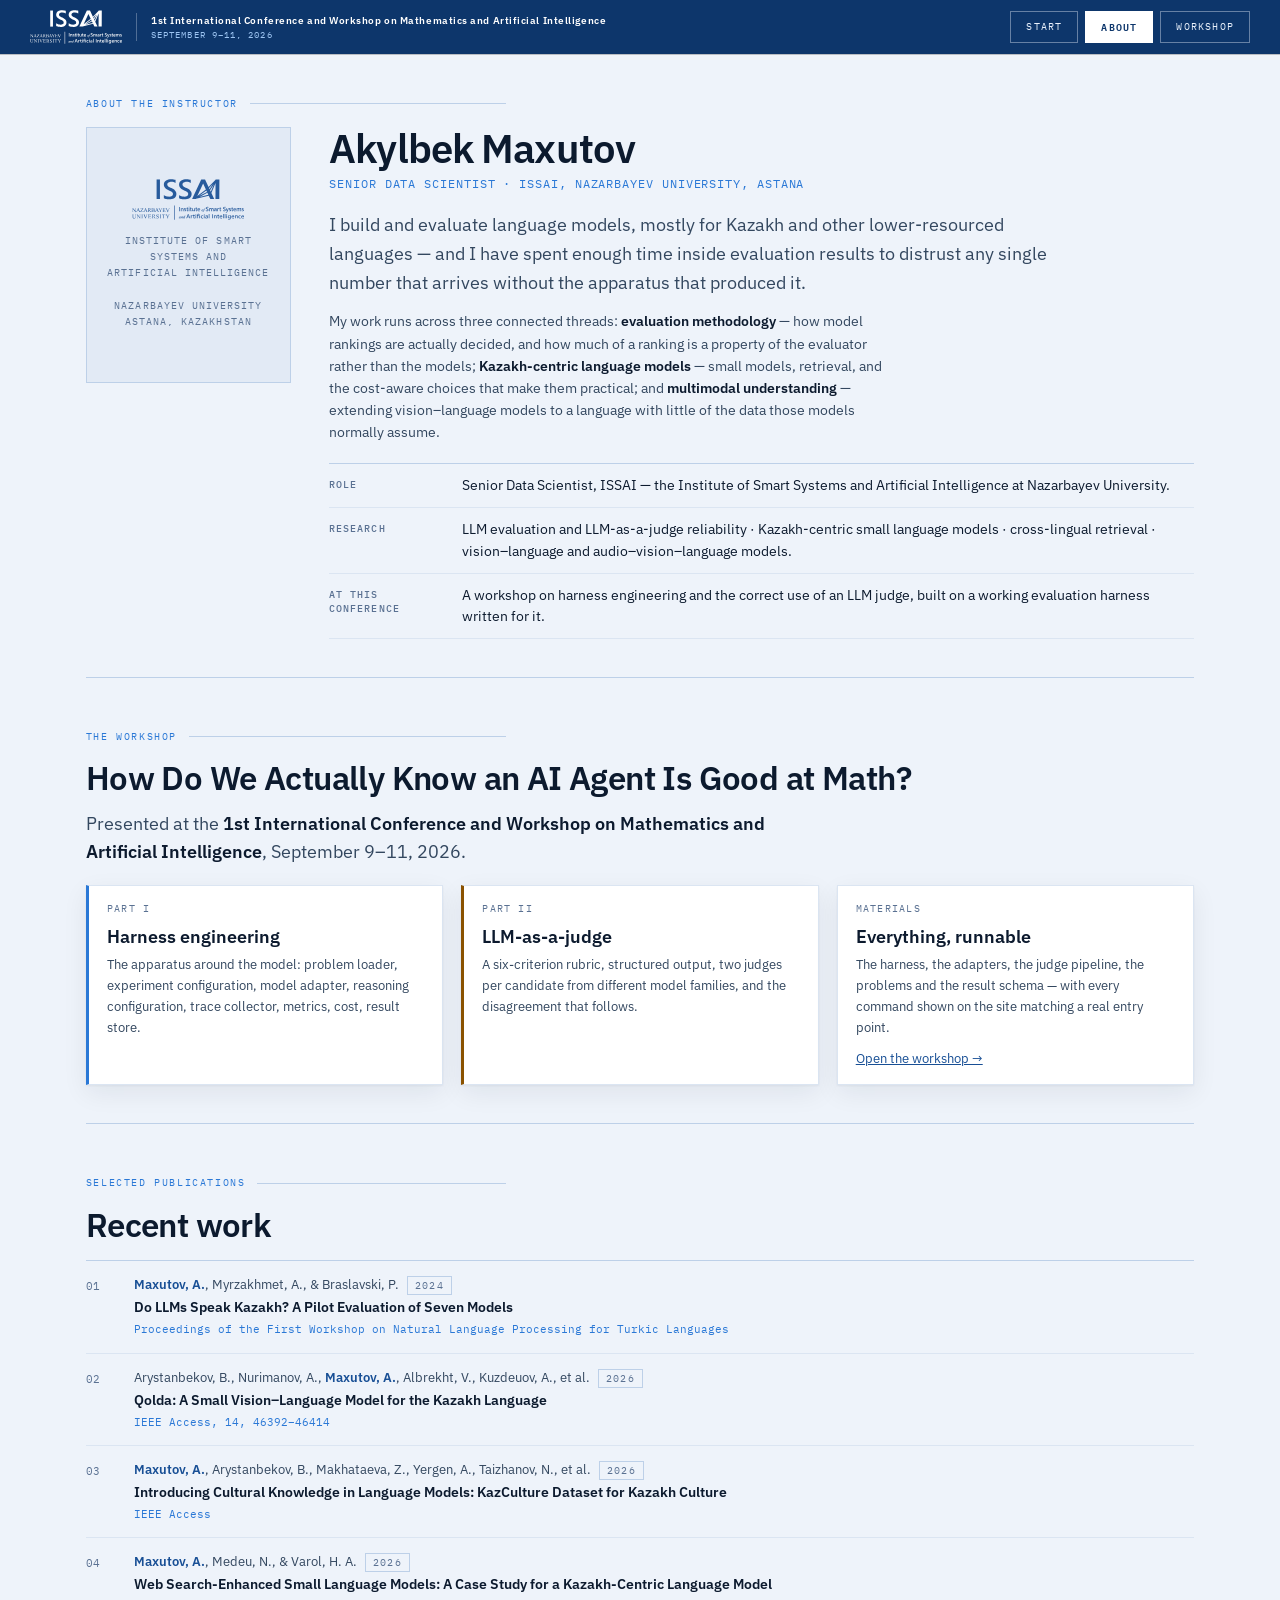
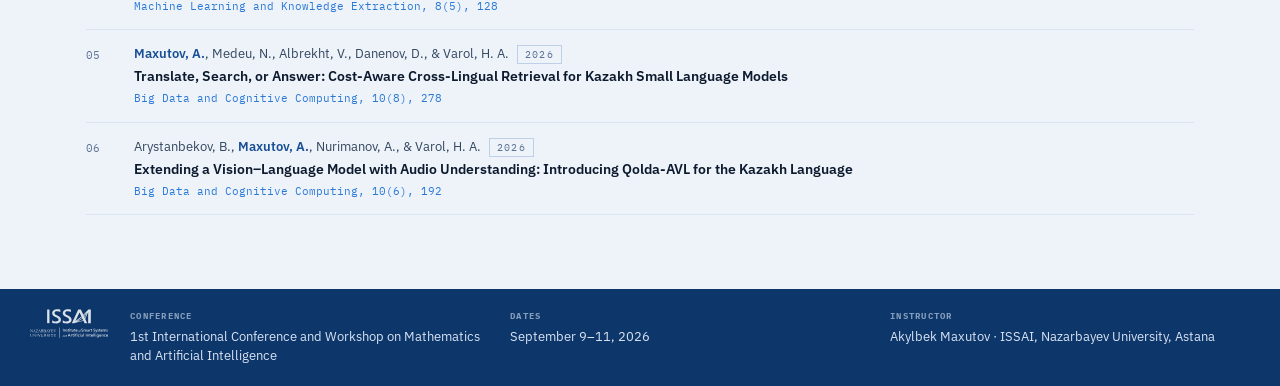
==== about.html @ dc195249 "fix: results and text" ====
<!doctype html>
<html lang="en">
<head>
<meta charset="utf-8">
<meta name="viewport" content="width=device-width, initial-scale=1">
<title>Akylbek Maxutov</title>
<meta name="description" content="Akylbek Maxutov — Senior Data Scientist, ISSAI, Nazarbayev University.">
<link rel="preconnect" href="https://fonts.googleapis.com">
<link rel="preconnect" href="https://fonts.gstatic.com" crossorigin>
<link rel="stylesheet" href="https://fonts.googleapis.com/css2?family=IBM+Plex+Sans:wght@400;500;600;700&family=IBM+Plex+Mono:wght@400;500;600&display=swap">
<style>/* ==========================================================================
   1st International Conference and Workshop on Mathematics and AI
   How Do We Actually Know an AI Agent Is Good at Math?

   Colour carries meaning, never decoration:
     blue        the apparatus — deterministic, measured, reproducible
     amber       judged — an opinion, not a measurement
     green/red   pass / fail against the answer key
     series 1-3  the three models, in fixed order, never cycled

   The three series hues and the reasoning-mode ramp were validated with the
   data-viz checks (lightness band, chroma floor, protan/deutan separation,
   normal-vision floor, contrast) against THESE surfaces in both modes.
   Light-mode series-3 sits at 2.82:1, so every chart that uses it also ships
   direct value labels and a table view. Do not re-step these without re-running
   the validator.
   ========================================================================== */

:root{
  color-scheme:light;

  /* --- blue-dominant surfaces --- */
  --paper:#EEF3FA;          /* page plane */
  --surface:#FFFFFF;        /* card + chart surface (validated against) */
  --sunk:#E2EAF5;
  --raised:#F7FAFD;

  /* --- ink --- */
  --ink:#0C1A2E; --ink-2:#33475F; --meta:#5A7192;

  /* --- the apparatus blue --- */
  --blue:#184F95; --blue-2:#2A78D6; --blue-soft:#D8E6F9; --blue-deep:#0D366B;

  /* --- judged / uncertain --- */
  --amber:#8A5200; --amber-soft:#FBEEDC;

  /* --- outcome --- */
  --pass:#1F6B3D; --pass-soft:#DDEEE4;
  --fail:#96262C; --fail-soft:#F8E3E3;

  /* --- status (fixed, never themed; always with an icon + label) --- */
  --st-good:#0CA30C; --st-warn:#FAB219; --st-serious:#EC835A; --st-crit:#D03B3B;

  /* --- series: the three models, fixed order --- */
  --series-1:#2A78D6;   /* GPT-5.6-Terra   */
  --series-2:#EB6834;   /* Gemini-3.8-Flash */
  --series-3:#1BAF7A;   /* Grok 4.6        */

  /* --- ordinal: reasoning effort, one hue, light -> dark --- */
  --eff-low:#86B6EF; --eff-med:#3987E5; --eff-high:#184F95;

  /* --- chrome --- */
  --rule:#BDD0E8; --rule-soft:#DBE5F2; --grid:#E3EBF6;
  --code-bg:#0B1729; --code-fg:#D6E3F3; --code-dim:#6D8CB0;
  --code-kw:#93BCF5; --code-str:#E5AC7E; --code-com:#65809F;
  --code-def:#7ED6B8; --code-num:#D9AEEA;
  --shadow:0 1px 2px rgba(12,26,46,.05), 0 8px 24px rgba(12,26,46,.07);
  --sans:"IBM Plex Sans",system-ui,-apple-system,"Segoe UI",Roboto,Helvetica,Arial,sans-serif;
  --mono:"IBM Plex Mono",ui-monospace,SFMono-Regular,Menlo,Consolas,monospace;
  --rail:264px;
}

@media (prefers-color-scheme:dark){
  :root:not([data-theme="light"]){
    color-scheme:dark;
    --paper:#0A1220; --surface:#131E30; --sunk:#0E1827; --raised:#182741;
    --ink:#E7EEF8; --ink-2:#B6C6DA; --meta:#8DA2BE;
    --blue:#8FB8EC; --blue-2:#3987E5; --blue-soft:#16294A; --blue-deep:#AFCCF3;
    --amber:#E8A24A; --amber-soft:#3A2A14;
    --pass:#6CBF90; --pass-soft:#14301F; --fail:#E08A8F; --fail-soft:#341C1E;
    --series-1:#3987E5; --series-2:#D95926; --series-3:#199E70;
    /* On a dark surface a sequential ramp runs dark -> light, so higher effort stays
     the more prominent mark. Same three steps, re-stepped for the dark band and
     validated against #131E30 (monotone L, gaps >= 0.06, light end 2.06:1). */
  --eff-low:#184F95; --eff-med:#2A78D6; --eff-high:#86B6EF;
    --rule:#2A3E5C; --rule-soft:#1E2E47; --grid:#1C2B42;
    --code-bg:#08111F; --code-fg:#D6E3F3;
    --shadow:0 1px 2px rgba(0,0,0,.45), 0 8px 24px rgba(0,0,0,.35);
  }
}
:root[data-theme="dark"]{
  color-scheme:dark;
  --paper:#0A1220; --surface:#131E30; --sunk:#0E1827; --raised:#182741;
  --ink:#E7EEF8; --ink-2:#B6C6DA; --meta:#8DA2BE;
  --blue:#8FB8EC; --blue-2:#3987E5; --blue-soft:#16294A; --blue-deep:#AFCCF3;
  --amber:#E8A24A; --amber-soft:#3A2A14;
  --pass:#6CBF90; --pass-soft:#14301F; --fail:#E08A8F; --fail-soft:#341C1E;
  --series-1:#3987E5; --series-2:#D95926; --series-3:#199E70;
  /* On a dark surface a sequential ramp runs dark -> light, so higher effort stays
     the more prominent mark. Same three steps, re-stepped for the dark band and
     validated against #131E30 (monotone L, gaps >= 0.06, light end 2.06:1). */
  --eff-low:#184F95; --eff-med:#2A78D6; --eff-high:#86B6EF;
  --rule:#2A3E5C; --rule-soft:#1E2E47; --grid:#1C2B42;
  --code-bg:#08111F; --code-fg:#D6E3F3;
  --shadow:0 1px 2px rgba(0,0,0,.45), 0 8px 24px rgba(0,0,0,.35);
}

*{box-sizing:border-box}
html{scroll-behavior:smooth}
@media (prefers-reduced-motion:reduce){html{scroll-behavior:auto}}
html,body{margin:0;padding:0}
body{
  background:var(--paper);color:var(--ink);
  font-family:var(--sans);font-size:16px;line-height:1.55;
  -webkit-font-smoothing:antialiased;
}
img,svg{max-width:100%}
[hidden]{display:none !important}
:focus-visible{outline:2px solid var(--blue-2);outline-offset:3px}
::selection{background:var(--blue-soft);color:var(--ink)}

/* ==========================================================================
   CONFERENCE CHROME — the identity band, top and bottom
   ========================================================================== */
.band{background:var(--blue-deep);color:#EAF2FD;width:100%}
:root[data-theme="dark"] .band,
:root:not([data-theme="light"]) .band{background:#0B1A31}
@media (prefers-color-scheme:light){:root:not([data-theme="dark"]) .band{background:#0D366B}}
.band--top{position:sticky;top:0;z-index:60;box-shadow:0 1px 0 rgba(0,0,0,.22)}
.band__in{
  max-width:1560px;margin:0 auto;padding:10px clamp(14px,2.6vw,30px);
  display:flex;align-items:center;gap:clamp(10px,1.8vw,22px);flex-wrap:wrap;
}
.band .logo{color:#FFFFFF}
.conf{display:flex;align-items:center;gap:14px;text-decoration:none;color:inherit;min-width:0}
.conf__txt{
  border-left:1px solid rgba(234,242,253,.3);padding-left:14px;min-width:0;
  font-family:var(--mono);font-size:9px;letter-spacing:.1em;text-transform:uppercase;
  color:rgba(234,242,253,.72);line-height:1.5;
}
.conf__txt b{
  display:block;color:#FFFFFF;font-weight:600;font-size:10px;letter-spacing:.055em;
  text-transform:none;font-family:var(--sans);
}
.conf__txt i{display:block;font-style:normal;color:#9CC4F2;letter-spacing:.12em}
.conf:hover .conf__txt b{color:#9CC4F2}

.navbtns{display:flex;gap:7px;margin-left:auto}
.navbtn{
  font-family:var(--mono);font-size:10px;letter-spacing:.12em;text-transform:uppercase;
  padding:7px 15px;border:1px solid rgba(234,242,253,.4);color:#EAF2FD;text-decoration:none;
  background:transparent;transition:background .15s,border-color .15s,color .15s;white-space:nowrap;
}
.navbtn:hover{background:rgba(234,242,253,.14);border-color:#FFF;color:#FFF}
.navbtn[aria-current="page"]{background:#FFF;border-color:#FFF;color:#0D366B;font-weight:600}

.band--bot{margin-top:clamp(34px,5vw,64px)}
.band--bot .band__in{padding-top:20px;padding-bottom:22px;align-items:flex-start}
.foot__cols{display:grid;grid-template-columns:repeat(auto-fit,minmax(180px,1fr));gap:20px;flex:1}
.fcol b{
  display:block;font-family:var(--mono);font-size:8.5px;letter-spacing:.15em;
  text-transform:uppercase;color:rgba(234,242,253,.55);margin-bottom:5px;
}
.fcol span{font-size:12.5px;line-height:1.5;color:rgba(234,242,253,.92);display:block}
.fcol a{color:#9CC4F2}

/* ==========================================================================
   SIDEBAR — collapsible, nested, one active section
   ========================================================================== */
.shell{display:flex;align-items:flex-start;max-width:1560px;margin:0 auto;position:relative}

.rail{
  flex:0 0 var(--rail);width:var(--rail);
  position:sticky;top:52px;align-self:flex-start;
  height:calc(100vh - 52px);overflow-y:auto;overscroll-behavior:contain;
  background:var(--surface);border-right:1px solid var(--rule);
  transition:margin-left .22s ease, opacity .18s ease;
  z-index:50;
}
@media (prefers-reduced-motion:reduce){.rail{transition:none}}
body[data-rail="closed"] .rail{margin-left:calc(-1 * var(--rail));opacity:0;pointer-events:none}
.rail__head{
  position:sticky;top:0;background:var(--surface);z-index:2;
  padding:13px 16px 10px;border-bottom:1px solid var(--rule-soft);
  display:flex;align-items:baseline;gap:9px;
}
.rail__title{font-family:var(--mono);font-size:9.5px;letter-spacing:.15em;text-transform:uppercase;color:var(--meta)}
.rail__count{margin-left:auto;font-family:var(--mono);font-size:9.5px;color:var(--meta);font-variant-numeric:tabular-nums}
.rail__foot{padding:14px 16px 26px;border-top:1px solid var(--rule-soft);margin-top:10px}
.rail__foot p{font-size:11px;color:var(--meta);line-height:1.5;margin:0}

.nav__list{list-style:none;margin:0;padding:8px 0 4px}
.nav__sub{list-style:none;margin:0;padding:0 0 5px}
.nav__item--group.is-collapsed .nav__sub{display:none}
.nav__row{display:flex;align-items:stretch}
.nav__row .nav__link--top{flex:1;min-width:0}
.nav__link{
  display:flex;align-items:baseline;gap:10px;text-decoration:none;color:var(--ink-2);
  padding:7px 16px;font-size:13.2px;line-height:1.35;border-left:3px solid transparent;
}
.nav__link:hover{background:var(--sunk);color:var(--ink)}
.nav__link--top{font-weight:500}
.nav__num{
  font-family:var(--mono);font-size:9.5px;color:var(--meta);
  font-variant-numeric:tabular-nums;flex:0 0 auto;padding-top:2px;
}
.nav__label{min-width:0}
.nav__link--sub{
  padding:5px 16px 5px 42px;font-size:12.4px;color:var(--meta);
}
.nav__link--sub:hover{color:var(--ink)}
.nav__link.is-active{
  background:var(--blue-soft);color:var(--blue);border-left-color:var(--blue-2);font-weight:600;
}
.nav__link.is-active .nav__num{color:var(--blue-2)}
.nav__link--sub.is-active{background:var(--blue-soft);color:var(--blue);border-left-color:var(--blue-2)}
.nav__toggle{
  flex:0 0 34px;border:0;background:transparent;cursor:pointer;color:var(--meta);
  display:flex;align-items:center;justify-content:center;
}
.nav__toggle::before{
  content:"";width:0;height:0;border-left:4px solid currentColor;
  border-top:4px solid transparent;border-bottom:4px solid transparent;
  transform:rotate(90deg);transition:transform .16s ease;
}
.nav__toggle[aria-expanded="false"]::before{transform:rotate(0deg)}
.nav__toggle:hover{color:var(--blue-2);background:var(--sunk)}

.railbtn{
  display:inline-flex;align-items:center;gap:8px;
  font-family:var(--mono);font-size:10px;letter-spacing:.12em;text-transform:uppercase;
  padding:7px 13px;border:1px solid rgba(234,242,253,.4);color:#EAF2FD;background:transparent;
  cursor:pointer;transition:background .15s,border-color .15s;
}
.railbtn:hover{background:rgba(234,242,253,.14);border-color:#FFF}
.railbtn__i{display:flex;flex-direction:column;gap:2.5px}
.railbtn__i i{display:block;width:13px;height:1.5px;background:currentColor}

.railveil{display:none}
@media(max-width:1080px){
  .rail{
    position:fixed;top:52px;left:0;box-shadow:var(--shadow);
    height:calc(100vh - 52px);
  }
  body[data-rail="open"] .railveil{
    display:block;position:fixed;inset:52px 0 0 0;background:rgba(8,17,31,.45);z-index:45;
  }
}

/* ==========================================================================
   DOCUMENT
   ========================================================================== */
.doc{flex:1;min-width:0;padding:0 clamp(14px,2.8vw,38px) 10px;max-width:1180px;margin:0 auto}
.doc--wide{max-width:none}
.part{padding:clamp(30px,4vw,54px) 0 0;scroll-margin-top:74px}
.part--rule{border-top:1px solid var(--rule);margin-top:clamp(22px,3vw,38px)}
.sub{padding-top:clamp(22px,3vw,36px);scroll-margin-top:74px}

.partno{
  display:flex;align-items:center;gap:13px;margin:0 0 13px;
  font-family:var(--mono);font-size:10px;letter-spacing:.16em;text-transform:uppercase;color:var(--blue-2);
}
.partno b{
  font-size:10.5px;color:#FFF;background:var(--blue);padding:3px 9px;font-weight:600;letter-spacing:.1em;
}
:root[data-theme="dark"] .partno b,:root:not([data-theme="light"]) .partno b{color:#0A1220}
.partno::after{content:"";flex:1;height:1px;background:var(--rule)}
.partno--judge{color:var(--amber)}
.partno--judge b{background:var(--amber)}

h1,h2,h3,h4{font-family:var(--sans);margin:0;color:var(--ink);text-wrap:balance;font-weight:600}
h1{font-size:clamp(29px,4vw,50px);line-height:1.08;letter-spacing:-.022em}
h2{font-size:clamp(22px,2.6vw,33px);line-height:1.16;letter-spacing:-.018em;margin-bottom:12px}
h3{font-size:clamp(15px,1.5vw,18px);line-height:1.32}
h4{font-size:13.5px}
p{margin:0 0 13px;max-width:70ch}
.lede{font-size:clamp(15px,1.4vw,18px);color:var(--ink-2);line-height:1.6;max-width:66ch}
strong{font-weight:600;color:var(--ink)}
a{color:var(--blue)}
em{font-style:italic}
.eyebrow{
  font-family:var(--mono);font-size:10px;letter-spacing:.16em;text-transform:uppercase;
  color:var(--blue-2);display:flex;align-items:center;gap:12px;margin:0 0 15px;
}
.eyebrow::after{content:"";flex:1;height:1px;background:var(--rule)}
.eyebrow--judge{color:var(--amber)}
.quote{
  border-left:3px solid var(--blue-2);padding:2px 0 2px 18px;margin:0 0 20px;
  font-size:clamp(16px,1.8vw,21px);line-height:1.42;max-width:58ch;color:var(--ink);
}
.note{
  font-size:12.5px;line-height:1.65;color:var(--meta);
  border-top:1px dashed var(--rule);padding-top:10px;margin-top:16px;max-width:84ch;
}
.mono{font-family:var(--mono);font-size:.94em}
.scroll{overflow-x:auto}
/* A long table that must stay clickable: capped in height and scrolled in place,
   so a detail panel rendered below it is still on screen after the click that
   asked for it. A 96-row table pushes its own detail off the bottom otherwise. */
.tallscroll{overflow:auto;max-height:min(58vh,520px);border:1px solid var(--rule-soft);background:var(--surface)}
.tallscroll table{margin:0}
.tallscroll thead th{position:sticky;top:0;background:var(--sunk);z-index:1;padding:9px 12px 9px 0}
.tallscroll thead th:first-child{padding-left:12px}
.tallscroll td:first-child{padding-left:12px}
.tallscroll tbody tr:hover{background:var(--blue-soft)}
.kbd{font-family:var(--mono);font-size:10.5px;border:1px solid var(--rule);
  border-bottom-width:2px;padding:1px 5px;color:var(--ink-2);background:var(--surface)}

/* ---------- layout helpers ---------- */
.grid{display:grid;gap:clamp(12px,1.5vw,18px)}
.g2{grid-template-columns:repeat(auto-fit,minmax(290px,1fr))}
.g3{grid-template-columns:repeat(auto-fit,minmax(215px,1fr))}
.g4{grid-template-columns:repeat(auto-fit,minmax(168px,1fr))}
/* an explicit two-up, for pairs nested inside an already-narrow column where
   auto-fit's minimum would force the row wider than its parent */
.gpair{grid-template-columns:repeat(2,minmax(0,1fr))}
@media(max-width:520px){.gpair{grid-template-columns:1fr}}
.pair{display:grid;grid-template-columns:minmax(0,.86fr) minmax(0,1.14fr);gap:clamp(16px,2.2vw,28px);align-items:start}
.pair--even{grid-template-columns:minmax(0,1fr) minmax(0,1fr)}
@media(max-width:900px){.pair,.pair--even{grid-template-columns:1fr}}

.card{background:var(--surface);border:1px solid var(--rule-soft);padding:16px 18px;box-shadow:var(--shadow)}
.card h3{margin-bottom:6px}
.card p{font-size:13.4px;color:var(--ink-2);margin:0;max-width:none}
.card p+p{margin-top:8px}
.card__k{font-family:var(--mono);font-size:9.5px;letter-spacing:.13em;text-transform:uppercase;color:var(--meta);display:block;margin-bottom:8px}
.card--blue{border-left:3px solid var(--blue-2)}
.card--judge{border-left:3px solid var(--amber)}

.tile{background:var(--surface);border:1px solid var(--rule-soft);padding:15px 17px;box-shadow:var(--shadow)}
.tile__n{font-size:clamp(24px,2.9vw,35px);font-weight:600;line-height:1;color:var(--blue);letter-spacing:-.02em}
.tile__l{font-family:var(--mono);font-size:9.5px;letter-spacing:.1em;text-transform:uppercase;color:var(--meta);margin-top:7px;line-height:1.55}
.tile--judge .tile__n{color:var(--amber)}

.why{border-left:3px solid var(--blue-2);padding:1px 0 1px 15px;margin:0 0 15px}
.why h3{font-size:14.5px;margin-bottom:5px}
.why p{font-size:13.4px;color:var(--ink-2);margin:0}
.bad{border-left:3px solid var(--fail);padding:1px 0 1px 15px;margin:0 0 14px}
.good{border-left:3px solid var(--pass);padding:1px 0 1px 15px;margin:0 0 14px}
.bad .lbl,.good .lbl{font-family:var(--mono);font-size:9.5px;letter-spacing:.13em;text-transform:uppercase;display:block;margin-bottom:4px}
.bad .lbl{color:var(--fail)} .good .lbl{color:var(--pass)}
.bad p,.good p{font-size:13.4px;margin:0;line-height:1.5;color:var(--ink-2)}

.tag{display:inline-block;font-family:var(--mono);font-size:9.5px;letter-spacing:.1em;text-transform:uppercase;padding:3px 8px;border:1px solid var(--rule);color:var(--meta)}
.tag--blue{color:var(--blue);border-color:var(--blue)}
.tag--judge{color:var(--amber);border-color:var(--amber)}
.tag--fail{color:var(--fail);border-color:var(--fail)}
.tag--pass{color:var(--pass);border-color:var(--pass)}

table{border-collapse:collapse;width:100%;font-size:13.2px}
th,td{text-align:left;padding:8px 12px 8px 0;border-bottom:1px solid var(--rule-soft);vertical-align:top}
th{font-family:var(--mono);font-size:9.5px;letter-spacing:.11em;text-transform:uppercase;color:var(--meta);font-weight:500;border-bottom-color:var(--rule)}
td.num,th.num{font-family:var(--mono);font-variant-numeric:tabular-nums;text-align:right;padding-right:14px}

/* ==========================================================================
   CODE, EXPLANATION, TERMINAL, COMMANDS
   ========================================================================== */
.code{background:var(--code-bg);border:1px solid var(--rule);box-shadow:var(--shadow);margin:0}
.code__bar{display:flex;align-items:center;gap:12px;padding:7px 13px;border-bottom:1px solid rgba(255,255,255,.09);background:rgba(255,255,255,.03)}
.code__file{font-family:var(--mono);font-size:11px;color:#A6C6EC;font-weight:500}
.code__what{font-family:var(--mono);font-size:9.5px;letter-spacing:.1em;text-transform:uppercase;color:var(--code-dim);margin-left:auto;text-align:right}
.code pre{margin:0;padding:12px 15px;overflow-x:auto;font-family:var(--mono);font-size:11.5px;line-height:1.62;color:var(--code-fg);tab-size:4}
.code pre code{font:inherit;color:inherit;white-space:pre-wrap;overflow-wrap:break-word}
.code .k{color:var(--code-kw)} .code .s{color:var(--code-str)}
.code .c{color:var(--code-com);font-style:italic}
.code .d{color:var(--code-def);font-weight:600}
.code .n{color:var(--code-num)}

.explain{border:1px solid var(--rule);border-top:0;background:var(--surface);padding:13px 15px 14px;margin:0 0 20px}
.explain__lead{font-size:13.4px;line-height:1.55;color:var(--ink);margin:0 0 11px;max-width:none}
.explain__lead b{color:var(--blue);font-weight:600}
.explain__pts{list-style:none;margin:0;padding:0;display:grid;gap:8px}
.explain__pts li{display:grid;grid-template-columns:minmax(88px,24%) 1fr;gap:12px;align-items:start;font-size:12.7px;line-height:1.5}
@media(max-width:560px){.explain__pts li{grid-template-columns:1fr;gap:2px}}
/* Column 1 is CAPPED. Left to size on its content, a long token like
   `{"effort": ..., "summary": "auto"}` takes most of the row and squeezes the
   explanation into a column so narrow it wraps one word per line. */
.explain__pts code{
  font-family:var(--mono);font-size:11px;color:var(--blue);background:var(--sunk);
  border:1px solid var(--rule-soft);padding:2px 6px;justify-self:start;
  white-space:normal;overflow-wrap:anywhere;min-width:0;
}
.explain__pts span{color:var(--ink-2)}
.explain__pts b{color:var(--ink);font-weight:600}
.explain--judge{border-color:var(--amber)}
.explain--judge .explain__lead b{color:var(--amber)}
.explain--judge .explain__pts code{color:var(--amber)}

.term{background:#08111F;border:1px solid var(--rule);box-shadow:var(--shadow);margin:0}
.term__bar{display:flex;gap:6px;align-items:center;padding:7px 13px;border-bottom:1px solid rgba(255,255,255,.09);flex-wrap:wrap}
.term__dot{width:8px;height:8px;border-radius:50%;background:#2C4160}
.term__cmd{font-family:var(--mono);font-size:11px;color:#A6C6EC;margin-left:8px;overflow-wrap:anywhere;min-width:0}
.term pre{margin:0;padding:12px 15px;overflow-x:auto;font-family:var(--mono);font-size:11.4px;line-height:1.6;color:#C2D3E8;white-space:pre;tab-size:4}
.term .g{color:#6CC79C} .term .y{color:#E5BC70} .term .dimtxt{color:#5A7391}

.copy{
  margin-left:auto;font-family:var(--mono);font-size:9px;letter-spacing:.13em;text-transform:uppercase;
  padding:4px 9px;border:1px solid rgba(166,198,236,.4);background:transparent;color:#A6C6EC;
  cursor:pointer;transition:background .14s,color .14s,border-color .14s;flex:0 0 auto;
}
.copy:hover{background:rgba(166,198,236,.16);color:#FFF;border-color:#A6C6EC}
.copy.is-done{color:#6CC79C;border-color:#6CC79C}

.cmd{margin:0 0 9px}
.cmd__bar{
  display:grid;grid-template-columns:auto minmax(0,1fr) auto;gap:6px 11px;align-items:baseline;
  background:var(--code-bg);border:1px solid var(--rule);padding:9px 13px;
}
.cmd__p{font-family:var(--mono);font-size:11.5px;color:#6CC79C}
.cmd__t{
  font-family:var(--mono);font-size:12px;color:#DCE8F7;
  white-space:pre-wrap;overflow-wrap:anywhere;   /* wrap, never scroll out of reach */
}
.cmd__what{
  grid-column:2;font-family:var(--mono);font-size:9.5px;letter-spacing:.1em;
  text-transform:uppercase;color:var(--code-dim);
}
.cmd__bar .copy{grid-column:3;grid-row:1;align-self:start;margin-left:0}
.cmdgroup{margin:0 0 20px}
.cmdgroup h4{font-family:var(--mono);font-size:9.5px;letter-spacing:.13em;text-transform:uppercase;color:var(--meta);margin:0 0 8px}

details.more{border:1px solid var(--rule);background:var(--surface);margin:0 0 18px}
details.more>summary{
  cursor:pointer;padding:10px 14px;font-family:var(--mono);font-size:11px;letter-spacing:.1em;
  text-transform:uppercase;color:var(--blue);display:flex;gap:11px;align-items:center;list-style:none;
}
details.more>summary::-webkit-details-marker{display:none}
details.more>summary::before{content:"▸";color:var(--meta);font-size:10px}
details.more[open]>summary::before{content:"▾"}
details.more>summary:hover{background:var(--sunk)}
details.more .inner{padding:0 14px 14px}
details.more .inner>.explain:last-child{margin-bottom:0}

/* ==========================================================================
   DIAGRAMS — HTML/CSS/SVG, responsive, one visual language
   ========================================================================== */
.fig{background:var(--surface);border:1px solid var(--rule);box-shadow:var(--shadow);padding:clamp(14px,2vw,22px);margin:0 0 18px}
.fig__cap{font-family:var(--mono);font-size:9.5px;letter-spacing:.13em;text-transform:uppercase;color:var(--meta);
  margin:0 0 14px;display:flex;gap:10px;align-items:baseline;flex-wrap:wrap}
.fig__cap b{color:var(--blue);font-weight:600}
.fig__cap--judge b{color:var(--amber)}
.fig__note{font-size:11.8px;color:var(--meta);line-height:1.5;margin:13px 0 0;padding-top:10px;border-top:1px dashed var(--rule)}

/* a node in any pipeline */
.nd{
  border:1px solid var(--rule);background:var(--raised);padding:9px 12px;text-align:center;
  display:flex;flex-direction:column;gap:3px;min-width:0;
}
.nd b{font-family:var(--mono);font-size:11px;color:var(--ink);font-weight:600;line-height:1.3}
.nd span{font-size:10.5px;color:var(--meta);line-height:1.35}
.nd--in{border-color:var(--rule);background:var(--sunk)}
.nd--core{border-color:var(--blue-2);background:var(--blue-soft)}
.nd--core b{color:var(--blue)}
.nd--model{border-color:var(--blue);background:var(--blue);color:#FFF}
.nd--model b,.nd--model span{color:#FFF}
:root[data-theme="dark"] .nd--model,:root:not([data-theme="light"]) .nd--model{background:var(--blue-2)}
.nd--judge{border-color:var(--amber);background:var(--amber-soft)}
.nd--judge b{color:var(--amber)}
.nd--out{border-color:var(--pass);background:var(--pass-soft)}
.nd--out b{color:var(--pass)}
.nd--off{border-style:dashed;opacity:.6}
.nd--s1{border-color:var(--series-1);border-left-width:3px}
.nd--s2{border-color:var(--series-2);border-left-width:3px}
.nd--s3{border-color:var(--series-3);border-left-width:3px}

/* vertical stack with arrows */
.stackfig{display:grid;justify-items:center;gap:0}
.stackfig .nd{width:min(100%,330px)}
.dn{width:1px;height:16px;background:var(--rule);position:relative}
.dn::after{content:"";position:absolute;bottom:0;left:50%;transform:translateX(-50%);
  border-left:4px solid transparent;border-right:4px solid transparent;border-top:5px solid var(--rule)}

/* horizontal row with arrows */
.rowfig{display:flex;align-items:stretch;gap:0;min-width:0;overflow-x:auto;padding-bottom:4px}
.rowfig .nd{flex:1 1 0;min-width:118px}
.rt{flex:0 0 22px;display:flex;align-items:center;justify-content:center;color:var(--rule);font-size:14px}

/* fan-out: one parent, N children */
.fan{display:grid;gap:0;justify-items:center}
.fan__top{width:min(100%,340px)}
.fan__bar{width:100%;height:22px;position:relative}
.fan__bar::before{content:"";position:absolute;top:0;left:50%;width:1px;height:11px;background:var(--rule)}
.fan__bar::after{content:"";position:absolute;top:11px;left:12.5%;right:12.5%;height:1px;background:var(--rule)}
.fan__legs{display:grid;grid-template-columns:repeat(3,1fr);gap:clamp(8px,1.4vw,16px);width:100%}
.fan__legs--2{grid-template-columns:repeat(2,1fr);max-width:640px}
.fan__leg{display:grid;justify-items:stretch;gap:0}
.fan__leg .dn{justify-self:center}
@media(max-width:640px){.fan__legs{grid-template-columns:1fr}.fan__bar{display:none}}

/* the big harness architecture diagram */
.arch{display:grid;gap:0;justify-items:center}
.arch__row{display:grid;gap:clamp(8px,1.2vw,14px);width:100%;justify-items:stretch}
.arch__row--3{grid-template-columns:repeat(3,1fr)}
.arch__row--1{max-width:380px}
.arch__split{width:100%;height:26px;position:relative}
.arch__split::before{content:"";position:absolute;top:0;left:50%;width:1px;height:12px;background:var(--rule)}
.arch__split::after{content:"";position:absolute;top:12px;left:16.6%;right:16.6%;height:1px;background:var(--rule)}
.arch__legs{display:grid;grid-template-columns:repeat(3,1fr);gap:clamp(8px,1.2vw,14px);width:100%}
.arch__legs .dn{justify-self:center}
.arch__merge{width:100%;height:26px;position:relative}
.arch__merge::before{content:"";position:absolute;top:0;left:16.6%;right:16.6%;height:1px;background:var(--rule)}
.arch__merge::after{content:"";position:absolute;top:0;left:50%;width:1px;height:26px;background:var(--rule)}
@media(max-width:700px){
  .arch__row--3,.arch__legs{grid-template-columns:1fr}
  .arch__split,.arch__merge{height:14px}
  .arch__split::after,.arch__merge::before{display:none}
}

/* the experiment matrix grid */
.mx{width:100%;border-collapse:separate;border-spacing:2px;min-width:520px}
.mx th{font-family:var(--mono);font-size:9.5px;letter-spacing:.1em;text-transform:uppercase;color:var(--meta);padding:6px 8px;border:0;text-align:center}
.mx th.rowh{text-align:right;padding-right:12px;white-space:nowrap;color:var(--ink);font-size:10.5px;letter-spacing:.04em;text-transform:none;font-weight:600}
.mx td{padding:0;border:0}
.cell{
  display:flex;flex-direction:column;align-items:center;justify-content:center;gap:2px;
  padding:11px 8px;min-height:60px;border:1px solid var(--rule-soft);background:var(--surface);
}
.cell b{font-family:var(--mono);font-size:10px;font-weight:600}
.cell span{font-family:var(--mono);font-size:9px;color:var(--meta)}
.cell--low{background:color-mix(in srgb,var(--eff-low) 22%,var(--surface));border-color:var(--eff-low)}
.cell--medium{background:color-mix(in srgb,var(--eff-med) 22%,var(--surface));border-color:var(--eff-med)}
.cell--high{background:color-mix(in srgb,var(--eff-high) 22%,var(--surface));border-color:var(--eff-high)}
.cell--low b,.cell--medium b,.cell--high b{color:var(--ink)}
.cell--none{
  background:repeating-linear-gradient(135deg,transparent,transparent 5px,var(--rule-soft) 5px,var(--rule-soft) 6px);
  border-style:dashed;border-color:var(--rule);
}
.cell--none b{color:var(--meta);font-weight:500}
.cell--none span{color:var(--meta)}

/* legend, shared by diagrams and charts */
.legend{display:flex;gap:16px;flex-wrap:wrap;padding:10px 2px 0;font-family:var(--mono);font-size:10.5px;color:var(--ink-2);align-items:center}
.legend i{display:inline-block;width:11px;height:11px;vertical-align:-1px;margin-right:6px;border-radius:2px}
.legend .l1{background:var(--series-1)} .legend .l2{background:var(--series-2)} .legend .l3{background:var(--series-3)}
.legend .e1{background:var(--eff-low)} .legend .e2{background:var(--eff-med)} .legend .e3{background:var(--eff-high)}
.legend .lx{background:repeating-linear-gradient(135deg,transparent,transparent 3px,var(--rule) 3px,var(--rule) 4px);border:1px dashed var(--rule)}

/* ==========================================================================
   CHARTS — one measure per chart, direct labels, table view alongside
   ========================================================================== */
.chart{background:var(--surface);border:1px solid var(--rule-soft);padding:15px 16px 10px;box-shadow:var(--shadow)}
.chart__h{display:flex;align-items:baseline;gap:11px;margin:0 0 4px;flex-wrap:wrap}
.chart__h h4{font-size:13.5px;font-weight:600}
.chart__h span{font-family:var(--mono);font-size:9.5px;letter-spacing:.1em;text-transform:uppercase;color:var(--meta);margin-left:auto}
.chart svg{display:block;width:100%;height:auto;overflow:visible}
.chart .ax{stroke:var(--rule);stroke-width:1}
.chart .gr{stroke:var(--grid);stroke-width:1}
.chart .tk{fill:var(--meta);font-family:var(--mono);font-size:9px}
.chart .vl{fill:var(--ink);font-family:var(--mono);font-size:9.5px;font-weight:600}
.chart .cat{fill:var(--ink-2);font-family:var(--mono);font-size:9.5px}
.chart__tbl{margin-top:10px;border-top:1px dashed var(--rule);padding-top:8px}
.chart__tbl summary{
  cursor:pointer;font-family:var(--mono);font-size:9.5px;letter-spacing:.12em;
  text-transform:uppercase;color:var(--meta);list-style:none;
}
.chart__tbl summary::-webkit-details-marker{display:none}
.chart__tbl summary::before{content:"▸ ";color:var(--meta)}
.chart__tbl[open] summary::before{content:"▾ "}
.chart__tbl table{margin-top:9px;font-size:12px}

/* ==========================================================================
   RESULTS INTERFACE
   ========================================================================== */
.simbanner{
  display:flex;gap:13px;align-items:flex-start;border:1px solid var(--st-warn);
  background:var(--amber-soft);padding:13px 16px;margin:0 0 20px;
}
.simbanner__i{
  flex:0 0 auto;width:19px;height:19px;border-radius:50%;background:var(--st-warn);color:#1A1300;
  display:flex;align-items:center;justify-content:center;font-weight:700;font-size:13px;
}
.simbanner b{display:block;font-size:12.5px;color:var(--ink);margin-bottom:3px}
.simbanner p{margin:0;font-size:12.4px;color:var(--ink-2);line-height:1.5;max-width:none}

.picker{
  display:grid;grid-template-columns:repeat(auto-fit,minmax(190px,1fr));gap:12px;
  background:var(--surface);border:1px solid var(--rule);padding:14px 16px;margin:0 0 16px;
}
.picker label{display:block;font-family:var(--mono);font-size:9px;letter-spacing:.13em;text-transform:uppercase;color:var(--meta);margin-bottom:6px}
.picker select{
  width:100%;font-family:var(--mono);font-size:12.5px;padding:8px 10px;
  border:1px solid var(--rule);background:var(--raised);color:var(--ink);
}
.picker select:disabled{opacity:.45;cursor:not-allowed}
.picker__hint{grid-column:1/-1;font-size:11.5px;color:var(--meta);margin:0}

.panel{background:var(--surface);border:1px solid var(--rule);box-shadow:var(--shadow);margin:0 0 16px}
.panel__h{
  display:flex;align-items:center;gap:12px;flex-wrap:wrap;padding:11px 16px;
  background:var(--sunk);border-bottom:1px solid var(--rule);
}
.panel__h h3{font-size:14px}
.panel__h .tag{margin-left:auto}
.panel__b{padding:15px 16px}
.panel__b>:last-child{margin-bottom:0}

.kv{display:grid;grid-template-columns:repeat(auto-fit,minmax(128px,1fr));gap:0;border:1px solid var(--rule-soft)}
.kv>div{padding:10px 12px;border-right:1px solid var(--rule-soft);border-bottom:1px solid var(--rule-soft)}
.kv b{display:block;font-family:var(--mono);font-size:8.5px;letter-spacing:.13em;text-transform:uppercase;color:var(--meta);margin-bottom:4px}
.kv span{font-family:var(--mono);font-size:13.5px;color:var(--ink);font-variant-numeric:tabular-nums;
  display:block;overflow-wrap:anywhere;line-height:1.4}
.kv span.na{color:var(--meta);font-size:11.5px}
.kv .ok{color:var(--pass);font-weight:600}
.kv .no{color:var(--fail);font-weight:600}

.sol{
  background:var(--code-bg);color:var(--code-fg);font-family:var(--mono);font-size:11.5px;
  line-height:1.6;padding:13px 15px;white-space:pre-wrap;overflow-wrap:break-word;
  max-height:340px;overflow-y:auto;border:1px solid var(--rule);
}
.sol--sum{background:var(--amber-soft);color:var(--ink);border-color:var(--amber)}
.exposure{display:flex;gap:9px;align-items:center;font-size:12px;color:var(--ink-2);margin:0 0 9px}
.exposure b{font-family:var(--mono);font-size:9px;letter-spacing:.12em;text-transform:uppercase;padding:3px 8px;border:1px solid currentColor}
.exposure b.summary{color:var(--amber)} .exposure b.token_count_only{color:var(--blue)} .exposure b.none{color:var(--meta)}

/* rubric bars */
.rub{display:grid;gap:7px}
.rubrow{display:grid;grid-template-columns:minmax(88px,auto) 1fr auto;gap:11px;align-items:center;font-size:12px}
.rubrow__l{font-family:var(--mono);font-size:10.5px;color:var(--meta);white-space:nowrap}
.rubrow__t{height:15px;background:var(--sunk);border:1px solid var(--rule-soft);position:relative;display:flex}
.rubrow__f{background:var(--blue-2);height:100%}
.rubrow__f--b{background:var(--amber)}
.rubrow__v{font-family:var(--mono);font-size:11px;font-variant-numeric:tabular-nums;color:var(--ink);white-space:nowrap}
.rubrow__v i{font-style:normal;color:var(--meta)}

/* judge side-by-side */
.judges2{display:grid;grid-template-columns:1fr 1fr;gap:0;border:1px solid var(--rule)}
@media(max-width:820px){.judges2{grid-template-columns:1fr}}
.jcol{background:var(--surface);padding:14px 16px}
.jcol+.jcol{border-left:1px solid var(--rule)}
@media(max-width:820px){.jcol+.jcol{border-left:0;border-top:1px solid var(--rule)}}
.jcol__h{display:flex;align-items:baseline;gap:9px;margin:0 0 11px;flex-wrap:wrap}
.jcol__h b{font-size:13.5px;color:var(--ink)}
.jcol__h span{font-family:var(--mono);font-size:9.5px;letter-spacing:.1em;text-transform:uppercase;color:var(--meta)}
.jcol__x{font-size:12.3px;color:var(--ink-2);line-height:1.55;margin:11px 0 0;border-top:1px dashed var(--rule);padding-top:9px}

/* agreement indicators — status colour ALWAYS with an icon and a word */
.agree{display:grid;gap:0;border:1px solid var(--rule)}
.agrow{display:grid;grid-template-columns:minmax(90px,1fr) minmax(64px,.85fr) minmax(64px,.85fr) minmax(112px,.95fr);
  gap:0;align-items:center;border-bottom:1px solid var(--rule-soft);background:var(--surface)}
.agrow:last-child{border-bottom:0}
.agrow--h{background:var(--sunk)}
.agrow>div{padding:9px 12px;font-size:12.3px}
.agrow--h>div{font-family:var(--mono);font-size:8.5px;letter-spacing:.13em;text-transform:uppercase;color:var(--meta)}
.agrow .n{font-family:var(--mono);font-variant-numeric:tabular-nums;text-align:center;font-size:12.5px;
  overflow-wrap:anywhere;line-height:1.35}
.badge{display:inline-flex;align-items:center;gap:6px;font-family:var(--mono);font-size:10px;letter-spacing:.08em;text-transform:uppercase;font-weight:600}
.badge__i{width:14px;height:14px;flex:0 0 auto;display:flex;align-items:center;justify-content:center;border-radius:50%;font-size:9px;color:#0B0B0B;font-weight:700}
.badge--exact .badge__i{background:var(--st-good);color:#fff} .badge--exact{color:var(--pass)}
.badge--close .badge__i{background:var(--st-good);color:#fff} .badge--close{color:var(--pass)}
.badge--moderate .badge__i{background:var(--st-warn)} .badge--moderate{color:var(--amber)}
.badge--low .badge__i{background:var(--st-crit);color:#fff} .badge--low{color:var(--fail)}
.badge--na .badge__i{background:var(--meta);color:#fff} .badge--na{color:var(--meta)}

.verdictpill{font-family:var(--mono);font-size:10px;letter-spacing:.1em;text-transform:uppercase;padding:3px 9px;border:1px solid currentColor;font-weight:600}
.verdictpill--pass{color:var(--pass)} .verdictpill--fail{color:var(--fail)}

/* ==========================================================================
   ADVANTAGES / LIMITATIONS
   ========================================================================== */
.twocol{display:grid;grid-template-columns:1fr 1fr;gap:0;border:1px solid var(--rule)}
@media(max-width:760px){.twocol{grid-template-columns:1fr}}
.twocol__c{background:var(--surface);padding:16px 18px}
.twocol__c+.twocol__c{border-left:1px solid var(--rule)}
@media(max-width:760px){.twocol__c+.twocol__c{border-left:0;border-top:1px solid var(--rule)}}
.twocol__h{font-family:var(--mono);font-size:10px;letter-spacing:.13em;text-transform:uppercase;margin:0 0 13px;color:var(--pass)}
.twocol__c--bad .twocol__h{color:var(--fail)}
.twocol ul{list-style:none;margin:0;padding:0;display:grid;gap:9px}
.twocol li{font-size:12.8px;line-height:1.5;padding-left:19px;position:relative;color:var(--ink-2)}
.twocol li b{color:var(--ink);font-weight:600;display:block}
.twocol li::before{position:absolute;left:0;content:"+";color:var(--pass);font-weight:700;font-family:var(--mono)}
.twocol__c--bad li::before{content:"−";color:var(--fail)}

.cl{display:grid;counter-reset:cl;margin:0;padding:0}
/* The number is positioned, NOT a grid column. A grid row here splits an item
   like `<b>Lead.</b> body text` into separate grid items — the bold becomes one,
   the text becomes another, and the text lands back in the 26px counter column
   and wraps one word per line. Absolute positioning keeps the item's content a
   single normal flow, so any mix of inline markup wraps correctly. */
.cl li{
  list-style:none;counter-increment:cl;position:relative;
  padding:9px 0 9px 38px;border-bottom:1px solid var(--rule-soft);
  font-size:13.2px;line-height:1.62;max-width:74ch;
}
.cl li::before{
  content:counter(cl,decimal-leading-zero);position:absolute;left:0;top:11px;
  font-family:var(--mono);font-size:10px;color:var(--meta);font-variant-numeric:tabular-nums;
}
.cl li b{color:var(--ink)}
.cl--judge li::before{color:var(--amber)}
.cl b{color:var(--ink)}

/* the quality-dimension tree */
.dims{display:grid;justify-items:center;gap:0}
.dims__legs{display:grid;grid-template-columns:repeat(3,1fr);gap:clamp(8px,1.4vw,16px);width:100%}
@media(max-width:640px){.dims__legs{grid-template-columns:1fr}}
.dims__sub{display:grid;grid-template-columns:repeat(3,1fr);gap:6px;width:100%;margin-top:0}
.dims__sub .nd{padding:7px 8px}
.dims__sub .nd b{font-size:10px}

/* ==========================================================================
   APPENDIX — every component, every line, each one explained
   ========================================================================== */
.filehead{display:flex;align-items:baseline;gap:14px;flex-wrap:wrap;border-bottom:2px solid var(--blue);padding-bottom:9px;margin-bottom:18px}
.filehead__p{font-family:var(--mono);font-size:clamp(15px,1.8vw,20px);font-weight:600;color:var(--blue)}
.filehead__m{font-family:var(--mono);font-size:10px;letter-spacing:.1em;text-transform:uppercase;color:var(--meta);margin-left:auto}
.fullfile{display:grid;gap:18px}
.comp{display:grid;grid-template-columns:minmax(0,1.25fr) minmax(0,1fr);gap:0;border:1px solid var(--rule);background:var(--surface)}
@media(max-width:900px){.comp{grid-template-columns:1fr}}
.comp__h{grid-column:1/-1;display:flex;align-items:center;gap:11px;flex-wrap:wrap;padding:7px 13px;background:var(--sunk);border-bottom:1px solid var(--rule)}
.comp__kind{font-family:var(--mono);font-size:9px;letter-spacing:.13em;text-transform:uppercase;color:#FFF;background:var(--blue);padding:2px 7px}
:root[data-theme="dark"] .comp__kind,:root:not([data-theme="light"]) .comp__kind{color:#0A1220}
.comp--class .comp__kind{background:var(--amber)}
.comp--const .comp__kind,.comp--imports .comp__kind,.comp--docstring .comp__kind,
.comp--bootstrap .comp__kind,.comp--main .comp__kind,.comp--file .comp__kind{background:var(--meta)}
.comp__name{font-family:var(--mono);font-size:12.5px;font-weight:600;color:var(--ink)}
.comp__lines{font-family:var(--mono);font-size:10px;color:var(--meta);margin-left:auto;font-variant-numeric:tabular-nums}
.code--comp{border:0;box-shadow:none;border-right:1px solid var(--rule)}
@media(max-width:900px){.code--comp{border-right:0;border-bottom:1px solid var(--rule)}}
.code--comp pre{padding:12px 14px;font-size:11px;line-height:1.6}
.comp__x{padding:13px 16px;background:var(--surface)}
.comp__x p{font-size:12.9px;line-height:1.6;color:var(--ink-2);margin:0;max-width:none}
.comp__x code{font-family:var(--mono);font-size:11px;color:var(--blue);background:var(--sunk);border:1px solid var(--rule-soft);padding:1px 4px}
.cite{margin-top:11px !important;padding-top:9px;border-top:1px dashed var(--rule);font-family:var(--mono);font-size:10.5px;line-height:1.55;color:var(--amber) !important;display:flex;gap:9px;align-items:baseline}
.cite span{font-size:8.5px;letter-spacing:.14em;text-transform:uppercase;color:var(--meta);flex:0 0 auto;border:1px solid var(--rule);padding:1px 5px}
details.file{border:1px solid var(--rule);background:var(--surface);margin-bottom:8px}
details.file>summary{cursor:pointer;padding:10px 14px;font-family:var(--mono);font-size:12px;color:var(--blue);display:flex;gap:12px;align-items:center;list-style:none}
details.file>summary::-webkit-details-marker{display:none}
details.file>summary::before{content:"▸";color:var(--meta);font-size:10px}
details.file[open]>summary::before{content:"▾"}
details.file>summary b{margin-left:auto;font-family:var(--mono);font-size:9.5px;color:var(--meta);font-weight:400;letter-spacing:.08em}
details.file>summary:hover{background:var(--sunk)}
details.file .fullfile{padding:0 14px 16px}
details.file .filehead{display:none}
.pkgh{display:flex;align-items:baseline;gap:12px;margin:22px 0 10px}
.pkgh h3{font-family:var(--mono);font-size:13px;color:var(--blue)}
.pkgh span{font-size:11.5px;color:var(--meta)}

/* ==========================================================================
   INDEX + ABOUT
   ========================================================================== */
.hero{padding:clamp(26px,4vw,54px) 0 0}
.hero h1{font-size:clamp(32px,5vw,62px);max-width:18ch;margin-bottom:20px}
.confmark{
  display:grid;gap:5px;border-left:3px solid var(--blue-2);padding:3px 0 3px 16px;margin:0 0 26px;
}
.confmark b{font-size:clamp(14px,1.5vw,17px);color:var(--ink);font-weight:600;line-height:1.35;max-width:44ch}
.confmark span{font-family:var(--mono);font-size:11px;letter-spacing:.14em;text-transform:uppercase;color:var(--blue-2)}
.parts2{display:grid;grid-template-columns:repeat(auto-fit,minmax(310px,1fr));gap:0;border:1px solid var(--rule);margin-top:clamp(22px,3vw,34px)}
.p2{background:var(--surface);padding:clamp(17px,2.2vw,25px);border-right:1px solid var(--rule)}
.p2:last-child{border-right:0}
@media(max-width:680px){.p2{border-right:0;border-bottom:1px solid var(--rule)}.p2:last-child{border-bottom:0}}
.p2__n{font-family:var(--mono);font-size:9.5px;letter-spacing:.15em;text-transform:uppercase;color:var(--blue-2)}
.p2--judge .p2__n{color:var(--amber)}
.p2 h2{font-size:clamp(19px,2.1vw,25px);margin:8px 0}
.p2>p{font-size:13.6px;color:var(--ink-2);line-height:1.55;margin:0 0 13px;max-width:46ch}
.p2 ul{list-style:none;margin:0;padding:12px 0 0;display:grid;gap:6px;border-top:1px solid var(--rule-soft)}
.p2 li{font-size:12.6px;color:var(--ink-2);line-height:1.5;padding-left:15px;position:relative}
.p2 li::before{content:"";position:absolute;left:0;top:8px;width:6px;height:1px;background:var(--blue-2)}
.p2--judge li::before{background:var(--amber)}
.facts{display:grid;grid-template-columns:repeat(auto-fit,minmax(200px,1fr));gap:0;border:1px solid var(--rule);margin-top:clamp(20px,2.6vw,30px)}
.fact{background:var(--surface);padding:14px 16px;border-right:1px solid var(--rule-soft)}
.fact:last-child{border-right:0}
.fact b{font-family:var(--mono);font-size:9px;letter-spacing:.13em;text-transform:uppercase;color:var(--meta);display:block;margin-bottom:6px}
.fact span{font-size:13.2px;color:var(--ink);line-height:1.5;display:block}

.bio{display:grid;grid-template-columns:minmax(0,205px) minmax(0,1fr);gap:clamp(18px,3vw,40px);align-items:start}
@media(max-width:760px){.bio{grid-template-columns:1fr}}
.portrait{border:1px solid var(--rule);background:var(--sunk);aspect-ratio:4/5;display:flex;flex-direction:column;align-items:center;justify-content:center;gap:13px;padding:18px;text-align:center}
.portrait .logo{width:112px;height:41px;opacity:.92;color:var(--blue)}
.portrait span{font-family:var(--mono);font-size:9.5px;letter-spacing:.11em;text-transform:uppercase;color:var(--meta);line-height:1.7}
.bio__name{font-size:clamp(26px,3.6vw,40px);font-weight:600;line-height:1.06;letter-spacing:-.022em;margin:0 0 5px}
.bio__role{font-family:var(--mono);font-size:11.5px;letter-spacing:.08em;text-transform:uppercase;color:var(--blue-2);margin:0 0 18px;line-height:1.7}
.creds{list-style:none;margin:20px 0 0;padding:0;display:grid;border-top:1px solid var(--rule)}
.creds li{display:grid;grid-template-columns:118px 1fr;gap:15px;padding:11px 0;border-bottom:1px solid var(--rule-soft);font-size:13.6px;line-height:1.55}
@media(max-width:560px){.creds li{grid-template-columns:1fr;gap:3px}}
.creds b{font-family:var(--mono);font-size:9.5px;letter-spacing:.11em;text-transform:uppercase;color:var(--meta);font-weight:500;padding-top:3px}
.pubs{display:grid;margin:0;padding:0;list-style:none;counter-reset:pb;border-top:1px solid var(--rule)}
.pubs li{counter-increment:pb;display:grid;grid-template-columns:34px 1fr;gap:14px;padding:14px 0;border-bottom:1px solid var(--rule-soft)}
.pubs li::before{content:counter(pb,decimal-leading-zero);font-family:var(--mono);font-size:11px;color:var(--meta);padding-top:3px;font-variant-numeric:tabular-nums}
.pubs .au{font-size:12.8px;color:var(--ink-2);line-height:1.5;display:block}
.pubs .ti{font-size:14.3px;font-weight:600;color:var(--ink);line-height:1.4;display:block;margin:3px 0 4px}
.pubs .vn{font-family:var(--mono);font-size:11px;color:var(--blue-2);display:block}
.pubs .me{color:var(--blue);font-weight:600}
.yr{font-family:var(--mono);font-size:9.5px;letter-spacing:.13em;text-transform:uppercase;color:var(--meta);border:1px solid var(--rule);padding:2px 7px;margin-left:8px}

/* ==========================================================================
   PRINT
   ========================================================================== */
@media print{
  .band--top,.rail,.railveil,.copy{display:none !important}
  .shell{display:block}
  .doc{max-width:none}
  details{open:true}
  .part{break-inside:avoid-page}
}
</style>
</head>
<body>

<svg width="0" height="0" style="position:absolute" aria-hidden="true" focusable="false"><defs>
<symbol id="issai" viewBox="0 0 187 68">
<path d="M46.6591 0.548096H41.0737V33.2159H46.6591V0.548096Z" fill="currentColor"/>
<path d="M71.6496 18.841C70.8464 18.0187 69.9523 17.2905 68.9844 16.6703C67.9676 16.0192 66.8928 15.3969 65.7602 14.8036C64.6493 14.3152 63.6722 13.863 62.8291 13.447C62.0678 13.0851 61.341 12.6546 60.6579 12.1609C60.1203 11.7693 59.6679 11.2727 59.328 10.7011C59.0125 10.1227 58.8552 9.47133 58.8721 8.81271C58.8508 8.10433 59.0583 7.40793 59.4637 6.8266C59.8706 6.27199 60.3952 5.81426 60.9998 5.48624C61.6775 5.11786 62.4109 4.86306 63.171 4.73195C63.9636 4.58059 64.7687 4.50428 65.5756 4.50404C68.4887 4.50404 70.8734 5.17331 72.7297 6.51186V1.16129C71.1484 0.387099 68.6479 5.55437e-06 65.2283 5.55437e-06C63.7334 -0.0011599 62.244 0.181087 60.7936 0.54266C59.4224 0.862668 58.1156 1.41315 56.9288 2.17062C55.8275 2.89097 54.9003 3.84749 54.2148 4.97072C53.5084 6.18464 53.155 7.57163 53.1944 8.97551C53.1681 10.0913 53.3751 11.2003 53.8023 12.2314C54.2024 13.156 54.7649 14.0014 55.4633 14.7276C56.2101 15.4998 57.0486 16.1777 57.9602 16.7463C58.9155 17.3541 59.9486 17.9528 61.0595 18.5425C62.0909 19.0128 63.0589 19.465 63.9635 19.8991C64.7859 20.287 65.5755 20.7406 66.3247 21.2558C66.9225 21.6705 67.4394 22.1909 67.85 22.7915C68.2271 23.3957 68.416 24.0984 68.3928 24.8102C68.4326 25.4581 68.3035 26.1053 68.018 26.6884C67.7326 27.2715 67.3006 27.7705 66.7644 28.1366C65.6498 28.8963 63.9527 29.2762 61.6729 29.2762C60.9446 29.2706 60.2181 29.2016 59.5017 29.07C58.715 28.9297 57.9388 28.7357 57.1785 28.4894C56.4296 28.2449 55.7031 27.9363 55.0073 27.5668C54.3527 27.2356 53.7434 26.8216 53.1944 26.335V31.9189C53.7568 32.2537 54.3609 32.5127 54.991 32.6895C55.7703 32.9268 56.5622 33.1207 57.3631 33.2701C58.199 33.4329 58.9915 33.5523 59.8111 33.6391C60.6307 33.726 61.2821 33.764 61.8303 33.764C63.3988 33.7697 64.9636 33.6096 66.4984 33.2864C67.8827 33.0043 69.2059 32.4788 70.4066 31.7344C71.5251 31.0444 72.457 30.0903 73.1206 28.956C73.8246 27.673 74.1696 26.2239 74.1193 24.7613C74.1388 23.6296 73.911 22.5074 73.4517 21.4728C73.003 20.5007 72.3937 19.6109 71.6496 18.841Z" fill="currentColor"/>
<path d="M97.0308 18.841C96.2276 18.0187 95.3335 17.2905 94.3656 16.6703C93.3488 16.0192 92.2722 15.3969 91.1359 14.8036C90.0286 14.3152 89.0534 13.863 88.2103 13.447C87.4583 13.0836 86.7407 12.6532 86.0662 12.1609C85.5286 11.7693 85.0762 11.2727 84.7363 10.7011C84.4208 10.1227 84.2635 9.47132 84.2804 8.81271C84.2591 8.10432 84.4666 7.40792 84.872 6.82659C85.2789 6.27198 85.8035 5.81425 86.4082 5.48623C87.0774 5.12063 87.8015 4.86589 88.5522 4.73195C89.3448 4.58059 90.1499 4.50428 90.9568 4.50403C93.8735 4.50403 96.2582 5.1733 98.1109 6.51185V1.16128C96.5477 0.387093 94.0598 0 90.6474 0C89.158 0.000164121 87.6742 0.182401 86.229 0.542654C84.8579 0.862662 83.5511 1.41314 82.3643 2.17062C81.2629 2.89097 80.3358 3.84749 79.6503 4.97071C78.9391 6.18139 78.5801 7.56647 78.6136 8.97008C78.5872 10.0859 78.7943 11.1948 79.2215 12.226C79.6216 13.1506 80.1841 13.996 80.8825 14.7222C81.6293 15.4944 82.4678 16.1723 83.3793 16.7409C84.3347 17.3487 85.3678 17.9474 86.4787 18.5371C87.5101 19.0074 88.478 19.4596 89.3827 19.8937C90.204 20.2803 90.9919 20.734 91.7385 21.2503C92.3395 21.6652 92.8584 22.1877 93.2692 22.7915C93.6462 23.3957 93.8352 24.0983 93.812 24.8102C93.8427 25.4591 93.7043 26.1048 93.4102 26.6842C93.1162 27.2635 92.6767 27.7565 92.1347 28.1149C91.0346 28.9072 89.3429 29.3033 87.0595 29.3033C86.3402 29.2961 85.6229 29.2271 84.9155 29.0971C84.1287 28.9568 83.3525 28.7628 82.5923 28.5165C81.8433 28.272 81.1169 27.9634 80.4211 27.594C79.7751 27.2595 79.1733 26.8456 78.6298 26.3621V31.9189C79.1947 32.2525 79.8005 32.5115 80.4319 32.6895C81.2112 32.9268 82.0031 33.1207 82.804 33.2701C83.6399 33.4329 84.4324 33.5523 85.252 33.6391C86.0716 33.726 86.723 33.764 87.2712 33.764C88.8397 33.7697 90.4045 33.6096 91.9393 33.2864C93.3236 33.0043 94.6468 32.4788 95.8475 31.7344C96.966 31.0444 97.8979 30.0903 98.5615 28.956C99.2655 27.673 99.6105 26.2239 99.5602 24.7613C99.5797 23.6296 99.3518 22.5074 98.8926 21.4728C98.4258 20.4963 97.7962 19.6063 97.0308 18.841Z" fill="currentColor"/>
<path d="M139.532 0.580627V1.12328L127.84 13.2028L121.967 0.662026L122 0.580627H115.529L115.567 0.662026L100.336 33.1779H106.731L106.91 32.798L128.198 27.6265L130.815 33.1779H137.214L132.546 23.2202L139.499 6.43587L139.369 33.1779H145.763L145.926 0.580627H139.532ZM134.978 8.23748L129.501 16.7572L128.6 14.8307L134.978 8.23748ZM118.764 7.48862L123.367 17.3161L109.043 28.2451L118.764 7.48862ZM124.095 18.8844L125.224 21.2937L111.724 28.3482L124.095 18.8844ZM112.826 29.6343L125.929 22.7915L127.46 26.0474L112.826 29.6343ZM131.569 21.1635L130.342 18.5533L136.856 8.41656L131.569 21.1635Z" fill="currentColor"/>
<path d="M80.1771 53.446H78.9775V46.4295H80.1771V53.446Z" fill="currentColor"/>
<path d="M86.0336 53.446H84.8991V50.6242C84.8991 49.6854 84.568 49.2187 83.9058 49.2187C83.7436 49.2161 83.5828 49.2498 83.4354 49.3174C83.2879 49.385 83.1574 49.4848 83.0536 49.6094C82.8209 49.8805 82.6989 50.2292 82.7117 50.5862V53.446H81.5718V48.4373H82.7117V49.2676C82.868 48.9736 83.1031 48.729 83.3908 48.5613C83.6784 48.3935 84.0072 48.3092 84.3401 48.3179C84.5761 48.3047 84.8119 48.3469 85.0287 48.4411C85.2455 48.5353 85.4372 48.679 85.5885 48.8606C85.904 49.3079 86.0555 49.8503 86.0173 50.3963L86.0336 53.446Z" fill="currentColor"/>
<path d="M86.9077 53.2886V52.2359C87.3061 52.5513 87.8 52.7216 88.3081 52.7189C88.9975 52.7189 89.3395 52.5181 89.3395 52.1165C89.3414 52.0114 89.309 51.9085 89.2472 51.8235C89.1855 51.737 89.1059 51.6648 89.0138 51.6118C88.9027 51.543 88.7844 51.4865 88.661 51.4436L88.2104 51.2808C88.0253 51.2031 87.8441 51.1161 87.6676 51.0203C87.5153 50.9364 87.3763 50.8303 87.2551 50.7056C87.1477 50.5935 87.0645 50.4605 87.0108 50.3149C86.9504 50.1406 86.9228 49.9566 86.9294 49.7722C86.9244 49.549 86.9828 49.3289 87.0977 49.1373C87.2139 48.9487 87.3717 48.789 87.5591 48.6707C87.7615 48.5422 87.9833 48.4469 88.2159 48.3885C88.462 48.323 88.7157 48.2901 88.9704 48.2908C89.3943 48.2834 89.8158 48.3552 90.2134 48.5024V49.4955C89.8577 49.251 89.4345 49.1239 89.0029 49.1319C88.8714 49.1311 88.7402 49.1457 88.6121 49.1753C88.5086 49.2016 88.4097 49.2437 88.319 49.3001C88.2412 49.349 88.1746 49.4137 88.1236 49.4901C88.08 49.562 88.0574 49.6447 88.0584 49.7288C88.0552 49.8252 88.0777 49.9208 88.1236 50.0056C88.1756 50.0863 88.2464 50.1534 88.3298 50.2009C88.4305 50.265 88.5379 50.3177 88.6501 50.3583L89.0843 50.5103C89.3015 50.6025 89.4914 50.6893 89.6651 50.7816C89.8235 50.8668 89.9711 50.9707 90.1048 51.0909C90.2223 51.2055 90.3163 51.3419 90.3816 51.4925C90.4507 51.6648 90.484 51.8495 90.4793 52.0351C90.484 52.2676 90.4238 52.4969 90.3056 52.6971C90.1855 52.8878 90.0241 53.0491 89.8334 53.1693C89.6246 53.2993 89.3951 53.3929 89.1549 53.446C88.8895 53.5058 88.6182 53.535 88.3461 53.5328C87.8546 53.5572 87.3637 53.4739 86.9077 53.2886Z" fill="currentColor"/>
<path d="M93.9805 53.3918C93.705 53.5106 93.4064 53.5662 93.1066 53.5545C92.135 53.5545 91.6465 53.0933 91.6465 52.1599V49.3273H90.8105V48.4373H91.6465V47.276L92.7809 46.9559V48.4373H93.9805V49.3273H92.7809V51.8289C92.76 52.053 92.8175 52.2774 92.9437 52.4638C93.0136 52.5352 93.0987 52.5899 93.1928 52.6237C93.2868 52.6575 93.3872 52.6697 93.4865 52.6592C93.6673 52.6617 93.8435 52.6023 93.9859 52.4909L93.9805 53.3918Z" fill="currentColor"/>
<path d="M95.3319 47.3846C95.1556 47.3882 94.9847 47.3241 94.8542 47.2055C94.79 47.1472 94.7389 47.0759 94.7043 46.9964C94.6697 46.9169 94.6523 46.831 94.6534 46.7443C94.6526 46.6568 94.67 46.5701 94.7046 46.4898C94.7392 46.4094 94.7901 46.3371 94.8542 46.2776C94.9838 46.157 95.1549 46.091 95.3319 46.0931C95.5121 46.0909 95.6866 46.1568 95.8204 46.2776C95.8856 46.3363 95.9373 46.4084 95.9719 46.4889C96.0066 46.5695 96.0234 46.6566 96.0212 46.7443C96.0221 46.8294 96.0046 46.9136 95.97 46.9914C95.9353 47.0691 95.8843 47.1384 95.8204 47.1947C95.7558 47.2574 95.6793 47.3065 95.5954 47.3391C95.5115 47.3717 95.4219 47.3872 95.3319 47.3846ZM95.8747 53.446H94.7348V48.4373H95.8747V53.446Z" fill="currentColor"/>
<path d="M99.8155 53.3918C99.5403 53.5117 99.2414 53.5674 98.9415 53.5545C97.9699 53.5545 97.4814 53.0933 97.4814 52.1599V49.3273H96.6455V48.4373H97.4814V47.276L98.6213 46.9559V48.4373H99.8155V49.3273H98.6213V51.8289C98.5988 52.0524 98.6544 52.2767 98.7787 52.4638C98.8486 52.5352 98.9337 52.5899 99.0277 52.6237C99.1217 52.6575 99.2222 52.6697 99.3215 52.6592C99.5024 52.6626 99.6789 52.6031 99.8209 52.4909L99.8155 53.3918Z" fill="currentColor"/>
<path d="M104.967 53.446H103.827V52.6375C103.687 52.9215 103.467 53.1586 103.194 53.3195C102.921 53.4805 102.607 53.5584 102.291 53.5437C101.107 53.5437 100.516 52.8328 100.516 51.4111V48.4373H101.65V51.3134C101.65 52.2142 101.997 52.6646 102.692 52.6646C102.85 52.6683 103.006 52.6366 103.15 52.5718C103.294 52.507 103.421 52.4108 103.523 52.2902C103.747 52.0176 103.861 51.6712 103.843 51.3188V48.4373H104.983L104.967 53.446Z" fill="currentColor"/>
<path d="M108.886 53.3918C108.609 53.511 108.308 53.5667 108.006 53.5545C107.035 53.5545 106.552 53.0933 106.552 52.1599V49.3273H105.71V48.4373H106.552V47.276L107.686 46.9559V48.4373H108.886V49.3273H107.686V51.8289C107.666 52.0522 107.722 52.2757 107.844 52.4638C107.914 52.5349 107.999 52.5893 108.093 52.6231C108.187 52.6569 108.287 52.6693 108.386 52.6592C108.567 52.6608 108.743 52.6016 108.886 52.4909V53.3918Z" fill="currentColor"/>
<path d="M113.842 51.2483H110.427C110.421 51.4488 110.456 51.6485 110.53 51.8351C110.604 52.0217 110.715 52.1913 110.856 52.3336C111.169 52.5979 111.571 52.7319 111.98 52.708C112.508 52.7089 113.023 52.5416 113.451 52.2305V53.1421C112.901 53.4526 112.274 53.6012 111.643 53.5708C111.322 53.5887 111.001 53.5373 110.701 53.4203C110.401 53.3033 110.13 53.1233 109.906 52.8925C109.459 52.3564 109.235 51.6683 109.282 50.9715C109.251 50.2706 109.499 49.5859 109.971 49.0668C110.186 48.822 110.45 48.6264 110.747 48.4934C111.044 48.3604 111.367 48.2931 111.692 48.2962C111.99 48.2798 112.288 48.3308 112.563 48.4454C112.838 48.56 113.084 48.7353 113.282 48.9583C113.677 49.4849 113.87 50.1358 113.825 50.7924L113.842 51.2483ZM112.756 50.4451C112.771 50.1042 112.668 49.7685 112.463 49.4955C112.368 49.3815 112.248 49.2913 112.113 49.2319C111.977 49.1725 111.829 49.1457 111.681 49.1536C111.525 49.1501 111.37 49.1803 111.227 49.2421C111.084 49.3039 110.955 49.3959 110.851 49.5118C110.617 49.7716 110.471 50.098 110.433 50.4451H112.756Z" fill="currentColor"/>
<path d="M118.103 50.4235C118.273 50.4217 118.441 50.4627 118.591 50.5428C118.737 50.6147 118.857 50.7304 118.933 50.8739C119.01 51.0174 119.049 51.1779 119.047 51.3405C119.046 51.7218 118.945 52.0961 118.754 52.4259C118.569 52.7649 118.3 53.0508 117.972 53.2561C117.686 53.4517 117.348 53.5592 117.001 53.5654C116.874 53.5719 116.748 53.5515 116.63 53.5057C116.512 53.4599 116.406 53.3896 116.317 53.2995C116.155 53.124 116.067 52.8925 116.072 52.6538C116.071 52.3602 116.132 52.0697 116.252 51.8018C116.369 51.5498 116.525 51.3174 116.713 51.1126C116.897 50.9173 117.114 50.7556 117.353 50.6351C117.582 50.505 117.839 50.4324 118.103 50.4235ZM117.972 50.5971C117.868 50.5935 117.765 50.6282 117.685 50.6948C117.449 50.9768 117.274 51.3035 117.169 51.6553C116.993 52.0886 116.895 52.5498 116.881 53.0173C116.878 53.1094 116.911 53.199 116.974 53.267C117 53.2981 117.034 53.3229 117.071 53.3398C117.109 53.3567 117.15 53.3652 117.191 53.3646C117.272 53.3649 117.351 53.336 117.413 53.2832C117.565 53.1267 117.684 52.9425 117.766 52.7406C117.913 52.4539 118.028 52.1518 118.108 51.8398C118.192 51.5447 118.237 51.2402 118.244 50.9336C118.25 50.8396 118.221 50.7466 118.162 50.6731C118.138 50.6471 118.109 50.6269 118.076 50.6137C118.043 50.6006 118.008 50.5949 117.972 50.5971Z" fill="currentColor"/>
<path d="M120.865 50.8956L120.501 52.3987C120.382 52.9339 120.2 53.453 119.959 53.9453C119.822 54.2268 119.619 54.4707 119.367 54.6562C119.135 54.8091 118.863 54.8885 118.585 54.8841C118.442 54.8964 118.298 54.8601 118.178 54.781C118.139 54.752 118.107 54.7145 118.084 54.6712C118.062 54.628 118.049 54.5801 118.048 54.5313C118.047 54.4873 118.056 54.4436 118.074 54.4033C118.092 54.363 118.118 54.3271 118.151 54.298C118.231 54.2305 118.334 54.1957 118.439 54.2003C118.479 54.1976 118.519 54.2029 118.558 54.2159C118.596 54.229 118.631 54.2495 118.661 54.2763C118.688 54.3001 118.709 54.3294 118.723 54.3622C118.737 54.395 118.744 54.4305 118.743 54.4662C118.745 54.4935 118.742 54.521 118.734 54.5471C118.725 54.5732 118.712 54.5974 118.694 54.6182C118.661 54.6562 118.645 54.6779 118.645 54.6887C118.659 54.6942 118.674 54.6942 118.688 54.6887C118.751 54.6893 118.811 54.666 118.857 54.6236C118.972 54.5246 119.06 54.3975 119.112 54.2546C119.15 54.1569 119.226 53.891 119.34 53.4623L120.002 50.8576H119.551L119.655 50.4777C119.778 50.4858 119.901 50.4634 120.013 50.4126C120.115 50.337 120.195 50.2359 120.246 50.1196C120.426 49.7509 120.686 49.4266 121.006 49.1699C121.262 48.9812 121.573 48.8804 121.891 48.8823C122.053 48.8703 122.214 48.9144 122.347 49.0071C122.428 49.0792 122.478 49.1797 122.487 49.2877C122.496 49.3957 122.464 49.5031 122.396 49.5878C122.365 49.6197 122.328 49.6449 122.287 49.6617C122.245 49.6785 122.201 49.6866 122.157 49.6854C122.118 49.6869 122.079 49.6805 122.043 49.6665C122.006 49.6525 121.973 49.6313 121.945 49.6041C121.917 49.5799 121.895 49.5499 121.88 49.5161C121.865 49.4823 121.857 49.4457 121.858 49.4087C121.86 49.3469 121.879 49.2868 121.913 49.235C121.94 49.1983 121.959 49.1555 121.967 49.1102C121.971 49.1017 121.973 49.0925 121.973 49.0831C121.973 49.0737 121.971 49.0645 121.967 49.056C121.948 49.0489 121.926 49.0489 121.907 49.056C121.828 49.0641 121.751 49.0898 121.682 49.131C121.614 49.1723 121.555 49.2282 121.511 49.2947C121.239 49.6508 121.053 50.065 120.968 50.5049H121.446L121.326 50.8847L120.865 50.8956Z" fill="currentColor"/>
<path d="M123.286 53.1801V51.9863C123.402 52.0903 123.532 52.1779 123.672 52.2468C123.822 52.3289 123.98 52.3962 124.144 52.4475C124.308 52.5 124.474 52.5416 124.643 52.5723C124.794 52.599 124.946 52.6135 125.099 52.6158C125.477 52.64 125.854 52.5553 126.185 52.3716C126.301 52.294 126.395 52.1878 126.458 52.0633C126.52 51.9387 126.55 51.8 126.543 51.6607C126.548 51.5073 126.506 51.356 126.424 51.2266C126.334 51.0954 126.22 50.983 126.087 50.8956C125.928 50.7822 125.759 50.6841 125.582 50.6025L124.958 50.3095C124.719 50.1847 124.497 50.0544 124.29 49.9242C124.092 49.8025 123.91 49.6567 123.748 49.4901C123.597 49.332 123.476 49.1482 123.389 48.9474C123.299 48.7254 123.254 48.4872 123.259 48.2474C123.253 47.9465 123.33 47.6497 123.482 47.39C123.628 47.1464 123.828 46.9402 124.068 46.7877C124.323 46.6246 124.604 46.5054 124.898 46.4349C125.209 46.3587 125.528 46.3204 125.848 46.321C126.403 46.2831 126.959 46.3683 127.477 46.5706V47.7156C127.023 47.4143 126.485 47.2643 125.941 47.2869C125.768 47.2873 125.595 47.3036 125.425 47.3357C125.265 47.3652 125.111 47.4202 124.969 47.4985C124.838 47.5673 124.724 47.6658 124.638 47.7861C124.549 47.9111 124.503 48.0616 124.508 48.2148C124.504 48.3549 124.538 48.4935 124.605 48.6164C124.678 48.74 124.776 48.8472 124.893 48.9311C125.039 49.0353 125.194 49.1278 125.354 49.2079L125.984 49.5009C126.228 49.6257 126.456 49.7614 126.673 49.8971C126.881 50.0321 127.074 50.1885 127.249 50.3637C127.407 50.5227 127.539 50.7059 127.64 50.9064C127.736 51.129 127.784 51.3694 127.781 51.6119C127.791 51.9321 127.714 52.249 127.558 52.5289C127.415 52.7718 127.216 52.9766 126.977 53.1259C126.719 53.2859 126.434 53.3981 126.136 53.4569C125.808 53.5277 125.473 53.5623 125.137 53.56C124.993 53.5693 124.848 53.5693 124.703 53.56C124.529 53.56 124.356 53.5166 124.16 53.484C123.988 53.452 123.818 53.4103 123.65 53.3592C123.521 53.3161 123.399 53.2558 123.286 53.1801Z" fill="currentColor"/>
<path d="M136.243 53.446H135.108V50.7328C135.136 50.3399 135.06 49.9467 134.886 49.5932C134.802 49.4732 134.689 49.3774 134.556 49.3154C134.424 49.2535 134.277 49.2276 134.131 49.2405C133.978 49.2444 133.828 49.2873 133.696 49.3651C133.564 49.443 133.454 49.5532 133.377 49.6854C133.161 50.0052 133.053 50.3853 133.067 50.7707V53.484H131.9V50.6622C131.9 49.7289 131.569 49.2622 130.913 49.2622C130.762 49.2622 130.613 49.3006 130.481 49.3736C130.349 49.4467 130.238 49.5522 130.158 49.68C129.948 50.0017 129.843 50.3813 129.86 50.7653V53.4786H128.725V48.4373H129.86V49.2296C130.011 48.9362 130.243 48.6923 130.529 48.5268C130.815 48.3614 131.142 48.2814 131.472 48.2962C131.797 48.2907 132.115 48.3917 132.378 48.5839C132.637 48.7666 132.828 49.03 132.921 49.3327C133.066 49.0187 133.299 48.7536 133.592 48.5696C133.885 48.3856 134.225 48.2907 134.571 48.2962C135.657 48.2962 136.209 48.9764 136.227 50.3366L136.243 53.446Z" fill="currentColor"/>
<path d="M141.253 53.446H140.167V52.6646C140.024 52.9415 139.805 53.1723 139.536 53.3307C139.267 53.489 138.959 53.5685 138.648 53.56C138.225 53.583 137.811 53.4409 137.491 53.1638C137.348 53.0234 137.236 52.8539 137.164 52.6666C137.092 52.4794 137.061 52.2788 137.073 52.0785C137.073 51.1343 137.616 50.5826 138.702 50.4234L140.189 50.2118C140.189 49.5009 139.847 49.1265 139.169 49.1265C138.568 49.122 137.987 49.3427 137.54 49.7451V48.79C138.095 48.4676 138.728 48.3042 139.369 48.3179C140.636 48.3179 141.267 48.942 141.264 50.1901L141.253 53.446ZM140.167 50.9824L139.114 51.1289C138.853 51.1516 138.601 51.2333 138.376 51.3677C138.289 51.4411 138.22 51.5349 138.178 51.641C138.135 51.747 138.119 51.8619 138.132 51.9754C138.126 52.0773 138.143 52.1792 138.183 52.2732C138.222 52.3673 138.283 52.4511 138.36 52.5181C138.529 52.661 138.746 52.7346 138.968 52.7243C139.128 52.7271 139.287 52.6962 139.435 52.6336C139.583 52.571 139.716 52.478 139.825 52.3607C140.055 52.1117 140.178 51.7823 140.167 51.4436V50.9824Z" fill="currentColor"/>
<path d="M145.345 49.5172C145.172 49.3982 144.964 49.3409 144.754 49.3544C144.587 49.3549 144.422 49.3968 144.276 49.4763C144.129 49.5559 144.004 49.6706 143.912 49.8102C143.669 50.1751 143.551 50.6094 143.576 51.0475V53.446H142.441V48.4373H143.576V49.4683C143.666 49.1514 143.843 48.8657 144.086 48.6435C144.299 48.4557 144.573 48.3516 144.857 48.3505C145.02 48.3394 145.182 48.3712 145.329 48.4427L145.345 49.5172Z" fill="currentColor"/>
<path d="M148.879 53.3918C148.602 53.511 148.301 53.5667 148 53.5545C147.028 53.5545 146.545 53.0933 146.545 52.1599V49.3273H145.709V48.4373H146.556V47.276L147.69 46.9559V48.4373H148.89V49.3273H147.69V51.8289C147.669 52.053 147.727 52.2774 147.853 52.4638C147.923 52.5355 148.008 52.5904 148.102 52.6243C148.196 52.6581 148.296 52.6701 148.396 52.6592C148.576 52.6608 148.752 52.6016 148.895 52.4909L148.879 53.3918Z" fill="currentColor"/>
<path d="M152.017 53.1801V51.9863C152.131 52.0902 152.259 52.1779 152.397 52.2468C152.548 52.327 152.706 52.3942 152.869 52.4476C153.033 52.4987 153.2 52.5404 153.368 52.5724C153.521 52.599 153.675 52.6135 153.83 52.6158C154.208 52.6413 154.585 52.5564 154.915 52.3716C155.032 52.2943 155.127 52.1883 155.19 52.0638C155.254 51.9393 155.284 51.8004 155.279 51.6607C155.282 51.5068 155.238 51.3556 155.154 51.2266C155.067 51.0956 154.954 50.9831 154.823 50.8956C154.662 50.7834 154.491 50.6854 154.313 50.6025L153.694 50.3095C153.455 50.1847 153.233 50.0544 153.026 49.9242C152.827 49.8034 152.645 49.6575 152.483 49.4901C152.332 49.3332 152.213 49.1491 152.131 48.9474C152.04 48.7255 151.995 48.4872 152 48.2474C151.99 47.9461 152.068 47.6484 152.223 47.39C152.369 47.1465 152.57 46.9402 152.809 46.7877C153.064 46.6238 153.345 46.5045 153.64 46.4349C153.949 46.359 154.266 46.3208 154.584 46.321C155.139 46.2841 155.695 46.3693 156.213 46.5706V47.7156C155.758 47.415 155.221 47.265 154.676 47.2869C154.503 47.2867 154.331 47.3031 154.161 47.3358C153.999 47.3644 153.843 47.4194 153.699 47.4985C153.569 47.5687 153.456 47.6669 153.368 47.7862C153.283 47.9127 153.24 48.0625 153.243 48.2148C153.24 48.355 153.274 48.4935 153.341 48.6164C153.414 48.74 153.512 48.8472 153.629 48.9312C153.773 49.0353 153.926 49.1279 154.085 49.2079L154.714 49.5009C154.959 49.6258 155.192 49.7614 155.409 49.8971C155.607 50.0322 155.789 50.1887 155.952 50.3638C156.114 50.5199 156.246 50.7037 156.343 50.9064C156.444 51.1277 156.494 51.3687 156.489 51.6119C156.501 51.9263 156.426 52.2379 156.272 52.5127C156.131 52.7567 155.932 52.9619 155.691 53.1096C155.435 53.2696 155.152 53.3817 154.856 53.4406C154.526 53.5117 154.189 53.5463 153.851 53.5437C153.707 53.5529 153.562 53.5529 153.417 53.5437C153.249 53.5437 153.075 53.5003 152.874 53.4677C152.704 53.4364 152.535 53.3947 152.369 53.3429C152.245 53.3049 152.126 53.2502 152.017 53.1801Z" fill="currentColor"/>
<path d="M161.565 48.4373L159.307 54.2654C158.834 55.3019 158.178 55.8174 157.325 55.8174C157.124 55.8212 156.924 55.7993 156.728 55.7523V54.8081C156.887 54.8642 157.054 54.8953 157.222 54.9003C157.425 54.9029 157.623 54.8441 157.792 54.7318C157.961 54.6195 158.091 54.4588 158.167 54.2708L158.509 53.4514L156.517 48.4536H157.77L158.965 52.0894C158.965 52.1382 159.008 52.2576 159.057 52.453C159.057 52.377 159.1 52.263 159.144 52.1002L160.398 48.4536L161.565 48.4373Z" fill="currentColor"/>
<path d="M161.803 53.2886V52.2359C162.203 52.552 162.699 52.7224 163.209 52.7189C163.893 52.7189 164.235 52.5181 164.235 52.1165C164.239 52.012 164.208 51.9092 164.148 51.8235C164.083 51.7381 164.002 51.6662 163.909 51.6118C163.799 51.5418 163.68 51.4853 163.556 51.4436L163.106 51.2808C162.92 51.2043 162.739 51.1173 162.563 51.0203C162.409 50.9391 162.27 50.8328 162.151 50.7056C162.043 50.5923 161.959 50.4598 161.901 50.3149C161.84 50.1406 161.813 49.9566 161.82 49.7722C161.816 49.5484 161.876 49.3283 161.993 49.1373C162.109 48.9501 162.265 48.7907 162.449 48.6707C162.652 48.5431 162.874 48.4479 163.106 48.3885C163.354 48.323 163.609 48.2902 163.866 48.2908C164.29 48.2844 164.711 48.3562 165.109 48.5024V49.4955C164.751 49.2509 164.326 49.1238 163.893 49.1319C163.763 49.1314 163.634 49.146 163.508 49.1753C163.402 49.2006 163.301 49.2427 163.209 49.3001C163.132 49.3476 163.067 49.4126 163.019 49.4901C162.972 49.5605 162.947 49.6439 162.949 49.7288C162.945 49.826 162.969 49.9222 163.019 50.0056C163.069 50.0861 163.138 50.1532 163.22 50.2009C163.323 50.2641 163.432 50.3168 163.546 50.3583L163.974 50.5102C164.192 50.6025 164.387 50.6893 164.555 50.7816C164.715 50.8641 164.863 50.9682 164.995 51.0909C165.112 51.2055 165.206 51.3419 165.272 51.4925C165.341 51.6648 165.374 51.8495 165.369 52.0351C165.377 52.2679 165.316 52.4979 165.196 52.6971C165.076 52.8878 164.914 53.0491 164.723 53.1693C164.516 53.2987 164.289 53.3923 164.05 53.446C163.783 53.5058 163.51 53.535 163.236 53.5328C162.746 53.5564 162.257 53.4731 161.803 53.2886Z" fill="currentColor"/>
<path d="M168.876 53.3918C168.601 53.5117 168.302 53.5674 168.002 53.5545C167.03 53.5545 166.542 53.0933 166.542 52.1599V49.3273H165.706V48.4373H166.542V47.276L167.682 46.9559V48.4373H168.876V49.3273H167.682V51.8289C167.659 52.0524 167.715 52.2767 167.839 52.4638C167.909 52.5352 167.994 52.5899 168.088 52.6237C168.182 52.6575 168.283 52.6697 168.382 52.6592C168.563 52.6626 168.739 52.6031 168.881 52.4909L168.876 53.3918Z" fill="currentColor"/>
<path d="M173.837 51.2483H170.439C170.433 51.4488 170.468 51.6485 170.542 51.8351C170.615 52.0217 170.727 52.1913 170.868 52.3336C171.181 52.5979 171.583 52.7319 171.992 52.708C172.52 52.7089 173.035 52.5416 173.463 52.2305V53.1421C172.913 53.4526 172.286 53.6012 171.655 53.5708C171.334 53.5894 171.012 53.5384 170.713 53.4213C170.413 53.3042 170.142 53.1239 169.918 52.8925C169.469 52.3572 169.243 51.669 169.288 50.9715C169.26 50.2699 169.51 49.5854 169.983 49.0668C170.196 48.8241 170.458 48.6297 170.752 48.4968C171.046 48.3639 171.365 48.2955 171.688 48.2962C171.985 48.2798 172.283 48.3308 172.559 48.4454C172.834 48.56 173.08 48.7353 173.278 48.9583C173.673 49.4849 173.866 50.1358 173.821 50.7924L173.837 51.2483ZM172.752 50.4451C172.771 50.1045 172.669 49.7679 172.464 49.4955C172.369 49.3822 172.249 49.2924 172.113 49.2331C171.977 49.1738 171.83 49.1466 171.682 49.1536C171.526 49.1501 171.371 49.1803 171.228 49.2421C171.085 49.3039 170.956 49.3959 170.852 49.5118C170.616 49.7782 170.472 50.1127 170.439 50.4669L172.752 50.4451Z" fill="currentColor"/>
<path d="M182.207 53.446H181.072V50.7327C181.103 50.3397 181.026 49.9458 180.85 49.5932C180.768 49.4728 180.655 49.3765 180.524 49.3145C180.392 49.2525 180.246 49.2269 180.101 49.2404C179.947 49.2438 179.798 49.2865 179.665 49.3644C179.533 49.4423 179.423 49.5529 179.346 49.6854C179.131 50.0052 179.022 50.3853 179.037 50.7707V53.484H177.897V50.6622C177.897 49.7288 177.566 49.2622 176.904 49.2622C176.753 49.2632 176.605 49.302 176.473 49.375C176.341 49.448 176.23 49.5528 176.149 49.68C175.943 50.0033 175.841 50.3821 175.856 50.7653V53.4786H174.722V48.4373H175.867V49.2296C176.017 48.9413 176.246 48.7009 176.526 48.5359C176.806 48.3709 177.127 48.2879 177.452 48.2962C177.779 48.2907 178.099 48.3917 178.364 48.5838C178.623 48.766 178.814 49.0296 178.907 49.3327C179.053 49.0196 179.286 48.7552 179.579 48.5714C179.872 48.3875 180.211 48.292 180.557 48.2962C181.642 48.2962 182.185 48.9764 182.185 50.3366L182.207 53.446Z" fill="currentColor"/>
<path d="M183.081 53.2886V52.2359C183.481 52.552 183.977 52.7224 184.487 52.7189C185.171 52.7189 185.513 52.5181 185.513 52.1165C185.513 52.0125 185.482 51.9108 185.426 51.8235C185.361 51.7381 185.28 51.6662 185.187 51.6118C185.077 51.5418 184.958 51.4853 184.834 51.4436L184.384 51.2808C184.199 51.2031 184.017 51.1161 183.841 51.0203C183.689 50.9377 183.552 50.8314 183.434 50.7056C183.325 50.5938 183.24 50.4608 183.184 50.3149C183.124 50.1406 183.096 49.9566 183.103 49.7722C183.098 49.549 183.156 49.3288 183.271 49.1373C183.389 48.9499 183.546 48.7906 183.732 48.6707C183.935 48.5431 184.157 48.4479 184.389 48.3885C184.637 48.323 184.893 48.2902 185.149 48.2908C185.573 48.2844 185.994 48.3562 186.392 48.5024V49.4955C186.035 49.2509 185.609 49.1238 185.176 49.1319C185.045 49.1317 184.914 49.1463 184.785 49.1753C184.682 49.2016 184.583 49.2437 184.492 49.3001C184.415 49.3476 184.35 49.4126 184.302 49.4901C184.255 49.5605 184.23 49.6439 184.232 49.7288C184.228 49.826 184.252 49.9222 184.302 50.0056C184.352 50.0861 184.421 50.1532 184.503 50.2009C184.606 50.2651 184.715 50.3179 184.829 50.3583L185.258 50.5103C185.475 50.6025 185.67 50.6893 185.838 50.7816C185.998 50.8641 186.146 50.9682 186.278 51.0909C186.396 51.2055 186.49 51.3419 186.555 51.4925C186.624 51.6648 186.657 51.8495 186.653 52.0351C186.657 52.2676 186.597 52.4968 186.479 52.6971C186.359 52.8878 186.197 53.0491 186.007 53.1693C185.798 53.3001 185.569 53.3938 185.328 53.446C185.063 53.5061 184.792 53.5353 184.519 53.5328C184.028 53.5572 183.537 53.4739 183.081 53.2886Z" fill="currentColor"/>
<path d="M81.3167 62.4867L80.6816 64.6573L80.6165 64.9178C80.6149 64.9431 80.6149 64.9684 80.6165 64.9937C80.6171 65.0181 80.6268 65.0413 80.6436 65.0588C80.6506 65.0683 80.6596 65.076 80.6699 65.0817C80.6802 65.0873 80.6916 65.0906 80.7033 65.0914C80.7752 65.0759 80.8411 65.0401 80.8933 64.9883C80.9767 64.8914 81.0546 64.79 81.1267 64.6844L81.2407 64.7441C81.1202 64.982 80.9521 65.1926 80.7467 65.3627C80.5911 65.4838 80.401 65.5523 80.2039 65.5581C80.1519 65.5618 80.0996 65.5551 80.0502 65.5383C80.0008 65.5216 79.9552 65.4951 79.9162 65.4604C79.8841 65.4285 79.8589 65.3904 79.8421 65.3484C79.8253 65.3064 79.8173 65.2614 79.8185 65.2162C79.8354 65.055 79.8719 64.8965 79.9271 64.7441L80.0031 64.4782C79.8193 64.8277 79.5728 65.1404 79.2757 65.4007C79.1544 65.4996 79.0034 65.555 78.8469 65.5581C78.758 65.5641 78.6692 65.5436 78.5919 65.4992C78.5146 65.4547 78.4522 65.3884 78.4127 65.3085C78.3208 65.1425 78.274 64.9554 78.277 64.7658C78.2881 64.3874 78.3846 64.0164 78.5592 63.6805C78.7278 63.3092 78.9806 62.9822 79.2974 62.7254C79.49 62.549 79.737 62.4437 79.9977 62.427C80.0509 62.4235 80.1044 62.4309 80.1547 62.4486C80.2051 62.4663 80.2514 62.494 80.2908 62.5301C80.3833 62.6393 80.4418 62.7733 80.459 62.9154L80.573 62.5192L81.3167 62.4867ZM80.2691 63.1053C80.2795 62.9734 80.2512 62.8414 80.1876 62.7254C80.1703 62.6997 80.1469 62.6788 80.1193 62.6646C80.0918 62.6504 80.0612 62.6433 80.0302 62.644C79.95 62.6494 79.8746 62.6842 79.8185 62.7417C79.6127 62.984 79.4527 63.2616 79.3463 63.5611C79.1939 63.9034 79.1091 64.272 79.0966 64.6464C79.0886 64.7332 79.1075 64.8204 79.1509 64.896C79.1652 64.918 79.1844 64.9363 79.207 64.9494C79.2297 64.9626 79.255 64.9704 79.2812 64.972C79.3394 64.9673 79.3959 64.9498 79.4466 64.9207C79.4972 64.8916 79.5409 64.8517 79.5743 64.8038C79.9767 64.3298 80.2197 63.7413 80.2691 63.1216V63.1053Z" fill="currentColor"/>
<path d="M83.3305 62.4432L82.9289 63.8433C83.1132 63.5501 83.3163 63.2692 83.5368 63.0022C83.6848 62.8303 83.8566 62.6805 84.047 62.5572C84.1716 62.4871 84.3112 62.448 84.4541 62.4432C84.5082 62.4424 84.5618 62.453 84.6115 62.4746C84.6611 62.4961 84.7055 62.528 84.7418 62.568C84.7832 62.6113 84.8156 62.6624 84.837 62.7183C84.8585 62.7742 84.8685 62.8338 84.8667 62.8936C84.8618 63.0452 84.8344 63.1952 84.7852 63.3386L84.3673 64.7332C84.3435 64.8093 84.3272 64.8874 84.3184 64.9666C84.3109 64.9857 84.3109 65.0071 84.3184 65.0263C84.3268 65.0305 84.3361 65.0328 84.3456 65.0328C84.355 65.0328 84.3643 65.0305 84.3727 65.0263C84.3936 65.0347 84.417 65.0347 84.4378 65.0263C84.5273 64.9486 84.6059 64.8591 84.6713 64.7604C84.6989 64.7131 84.7298 64.6678 84.7635 64.6247L84.8884 64.7007C84.5681 65.2433 84.2316 65.5038 83.8788 65.5038C83.7645 65.5106 83.652 65.4738 83.5639 65.4007C83.5274 65.368 83.4982 65.3278 83.4786 65.2829C83.4589 65.2379 83.4491 65.1893 83.45 65.1402C83.4587 65.0015 83.4861 64.8646 83.5314 64.7332L83.9385 63.3386C83.9601 63.2737 83.9728 63.2061 83.9765 63.1378C83.9781 63.1255 83.9764 63.1131 83.9716 63.1016C83.9669 63.0902 83.9592 63.0802 83.9493 63.0727C83.9264 63.0652 83.9017 63.0652 83.8788 63.0727C83.762 63.0904 83.6558 63.1503 83.5802 63.2409C83.2203 63.6156 82.9266 64.0486 82.7117 64.5216L82.4403 65.4929H81.6099L82.2232 63.3983C82.2676 63.2552 82.2967 63.1079 82.3101 62.9587C82.3112 62.9242 82.3005 62.8904 82.2797 62.8628C82.259 62.8352 82.2295 62.8154 82.1961 62.8068C82.1242 62.7947 82.0508 62.7947 81.979 62.8068L82.0115 62.682L83.0971 62.4921L83.3305 62.4432Z" fill="currentColor"/>
<path d="M89.019 60.9401L87.9334 64.5759C87.8883 64.7104 87.8538 64.8483 87.8303 64.9883C87.8301 64.9996 87.8324 65.0109 87.8371 65.0212C87.8418 65.0316 87.8487 65.0407 87.8574 65.048C87.8659 65.0519 87.8752 65.0539 87.8846 65.0539C87.8939 65.0539 87.9032 65.0519 87.9117 65.048C87.96 65.0449 88.0058 65.0258 88.042 64.9937C88.1582 64.895 88.2573 64.7776 88.3351 64.6464L88.4545 64.7115C88.1451 65.2542 87.8086 65.5147 87.4395 65.5147C87.3304 65.5201 87.2234 65.4832 87.1409 65.4116C87.1055 65.3771 87.0775 65.3357 87.0588 65.29C87.0401 65.2442 87.0311 65.1951 87.0324 65.1457C87.0403 64.9975 87.0695 64.8513 87.1192 64.7115L87.2169 64.3751C87.0385 64.7334 86.7999 65.0583 86.5113 65.3356C86.3866 65.4425 86.2302 65.5054 86.0662 65.5147C85.9869 65.5134 85.9089 65.4947 85.8377 65.46C85.7664 65.4253 85.7036 65.3754 85.6537 65.3139C85.5294 65.147 85.4696 64.9408 85.4854 64.7333C85.4867 64.4017 85.5589 64.0742 85.6971 63.7728C85.8237 63.4872 85.992 63.2221 86.1965 62.9859C86.3492 62.8048 86.533 62.6523 86.7393 62.5355C86.894 62.4499 87.0673 62.4033 87.2441 62.3998C87.3228 62.3981 87.4009 62.4148 87.472 62.4487C87.5567 62.5029 87.6334 62.5687 87.7 62.644L87.9334 61.8626C87.9813 61.7223 88.0105 61.5764 88.0203 61.4285C88.0205 61.4042 88.0158 61.3802 88.0065 61.3578C87.9972 61.3354 87.9834 61.3152 87.966 61.2983C87.9225 61.2605 87.8661 61.241 87.8086 61.244H87.6946L87.7272 61.1192L88.8128 60.9184L89.019 60.9401ZM87.586 63.0076C87.5936 62.9059 87.5668 62.8047 87.51 62.72C87.4879 62.6921 87.4599 62.6694 87.428 62.6534C87.3961 62.6375 87.3611 62.6287 87.3255 62.6278C87.239 62.6356 87.1581 62.6741 87.0975 62.7363C86.8811 62.981 86.7168 63.2672 86.6144 63.5774C86.4626 63.9199 86.3778 64.2883 86.3647 64.6627C86.3579 64.7443 86.3769 64.8259 86.419 64.896C86.4321 64.9179 86.4503 64.9362 86.4721 64.9494C86.4938 64.9626 86.5185 64.9704 86.5439 64.972C86.6309 64.9662 86.7125 64.9274 86.7718 64.8635C87.0094 64.6198 87.1942 64.3298 87.3146 64.0115C87.465 63.6972 87.55 63.3557 87.5643 63.0076H87.586Z" fill="currentColor"/>
<path d="M97.1611 65.4658H95.8855L95.2504 63.6805H92.493L91.885 65.4658H90.6475L93.2746 58.4493H94.5828L97.1611 65.4658ZM94.9464 62.7525L93.9694 59.9524C93.9289 59.8081 93.8981 59.6613 93.8771 59.5129C93.8593 59.6623 93.8266 59.8095 93.7794 59.9524L92.8187 62.7308L94.9464 62.7525Z" fill="currentColor"/>
<path d="M101.064 61.537C100.891 61.4172 100.682 61.3598 100.472 61.3742C100.306 61.3751 100.141 61.4172 99.9947 61.4967C99.848 61.5763 99.7231 61.6907 99.6311 61.83C99.3896 62.1959 99.2717 62.6295 99.2946 63.0673V65.4658H98.1602V60.4571H99.2946V61.4881C99.3844 61.1697 99.5633 60.8835 99.8103 60.6633C100.022 60.4738 100.297 60.3694 100.581 60.3703C100.742 60.3592 100.903 60.391 101.048 60.4625L101.064 61.537Z" fill="currentColor"/>
<path d="M104.939 65.4115C104.662 65.5308 104.362 65.5864 104.06 65.5743C103.089 65.5743 102.605 65.1131 102.605 64.1797V61.347H101.77V60.4571H102.589V59.2958L103.724 58.9756V60.4571H104.923V61.347H103.724V63.8487C103.704 64.0744 103.761 64.3002 103.886 64.489C103.957 64.5594 104.042 64.6131 104.136 64.646C104.23 64.6788 104.33 64.6901 104.429 64.6789C104.61 64.6806 104.786 64.6213 104.929 64.5107L104.939 65.4115Z" fill="currentColor"/>
<path d="M106.627 59.4044C106.451 59.4074 106.28 59.3434 106.15 59.2253C106.086 59.1669 106.036 59.0955 106.002 59.0159C105.968 58.9363 105.952 58.8504 105.954 58.764C105.953 58.6769 105.969 58.5904 106.003 58.51C106.036 58.4296 106.086 58.3572 106.15 58.2973C106.282 58.178 106.454 58.1119 106.633 58.1119C106.811 58.1119 106.983 58.178 107.116 58.2973C107.181 58.356 107.233 58.4281 107.267 58.5087C107.302 58.5893 107.319 58.6764 107.317 58.764C107.318 58.8491 107.3 58.9334 107.266 59.0112C107.231 59.0889 107.18 59.1582 107.116 59.2144C107.052 59.2779 106.975 59.3276 106.891 59.3602C106.807 59.3929 106.718 59.4079 106.627 59.4044ZM107.17 65.4658H106.036V60.4571H107.17V65.4658Z" fill="currentColor"/>
<path d="M111.648 58.9756C111.482 58.8838 111.295 58.837 111.106 58.84C110.563 58.84 110.281 59.1547 110.281 59.7788V60.4571H111.442V61.347H110.286V65.4658H109.152V61.347H108.294V60.4571H109.152V59.6431C109.141 59.41 109.181 59.1773 109.27 58.9616C109.359 58.7459 109.495 58.5525 109.667 58.395C110.028 58.0864 110.49 57.9238 110.965 57.9392C111.191 57.9291 111.417 57.9603 111.632 58.0314L111.648 58.9756Z" fill="currentColor"/>
<path d="M112.978 59.4043C112.804 59.4082 112.634 59.344 112.506 59.2253C112.441 59.1679 112.389 59.0968 112.354 59.0171C112.32 58.9373 112.303 58.8509 112.305 58.764C112.303 58.6763 112.32 58.5892 112.355 58.5087C112.389 58.4281 112.441 58.356 112.506 58.2973C112.634 58.1771 112.803 58.111 112.978 58.1128C113.161 58.1099 113.337 58.1758 113.472 58.2973C113.536 58.3572 113.586 58.4296 113.62 58.51C113.653 58.5904 113.67 58.6769 113.668 58.764C113.669 58.8486 113.652 58.9324 113.618 59.01C113.584 59.0876 113.535 59.1573 113.472 59.2144C113.407 59.2775 113.33 59.3269 113.245 59.3595C113.16 59.3921 113.069 59.4074 112.978 59.4043ZM113.521 65.4658H112.387V60.4571H113.521V65.4658Z" fill="currentColor"/>
<path d="M118.754 65.2325C118.317 65.4734 117.825 65.5933 117.326 65.5798C116.995 65.5947 116.664 65.5407 116.355 65.4211C116.046 65.3016 115.765 65.119 115.53 64.8852C115.299 64.6455 115.12 64.362 115.001 64.0516C114.883 63.7412 114.828 63.4101 114.84 63.0781C114.824 62.7145 114.881 62.3513 115.007 62.0101C115.134 61.6688 115.328 61.3566 115.578 61.092C115.837 60.8367 116.145 60.6378 116.484 60.508C116.824 60.3781 117.186 60.3202 117.549 60.3377C117.965 60.3307 118.377 60.4121 118.759 60.5765V61.6618C118.44 61.4123 118.047 61.275 117.641 61.2711C117.421 61.2638 117.202 61.3036 116.999 61.3878C116.796 61.4721 116.613 61.5988 116.463 61.7595C116.306 61.9303 116.185 62.1304 116.106 62.3483C116.026 62.5662 115.991 62.7977 116.002 63.0293C115.978 63.4811 116.134 63.9239 116.436 64.2611C116.587 64.4131 116.769 64.5318 116.969 64.6093C117.169 64.6869 117.383 64.7217 117.598 64.7115C118.023 64.705 118.432 64.5495 118.754 64.272V65.2325Z" fill="currentColor"/>
<path d="M120.588 59.4044C120.412 59.4074 120.241 59.3434 120.111 59.2253C120.047 59.1669 119.996 59.0955 119.963 59.0159C119.929 58.9363 119.913 58.8504 119.915 58.764C119.913 58.6769 119.93 58.5904 119.964 58.51C119.997 58.4296 120.047 58.3572 120.111 58.2973C120.243 58.178 120.415 58.1119 120.594 58.1119C120.772 58.1119 120.944 58.178 121.077 58.2973C121.142 58.356 121.194 58.4281 121.228 58.5087C121.263 58.5893 121.28 58.6764 121.278 58.764C121.279 58.8491 121.261 58.9334 121.226 59.0112C121.192 59.0889 121.141 59.1582 121.077 59.2144C121.013 59.2779 120.936 59.3276 120.852 59.3602C120.768 59.3929 120.678 59.4079 120.588 59.4044ZM121.131 65.4658H119.997V60.4571H121.131V65.4658Z" fill="currentColor"/>
<path d="M126.619 65.4658H125.533V64.6844C125.389 64.9612 125.171 65.1921 124.902 65.3504C124.633 65.5088 124.325 65.5883 124.013 65.5797C123.589 65.6042 123.172 65.4621 122.852 65.1836C122.709 65.0424 122.599 64.8727 122.527 64.6856C122.455 64.4986 122.423 64.2984 122.434 64.0983C122.434 63.1541 122.977 62.6006 124.062 62.4703L125.549 62.2641C125.549 61.5478 125.213 61.1788 124.534 61.1788C123.934 61.1764 123.353 61.3968 122.906 61.7974V60.8044C123.463 60.4825 124.097 60.3192 124.741 60.3323C126.007 60.3323 126.639 60.9563 126.635 62.2044L126.619 65.4658ZM125.533 63.0021L124.485 63.1486C124.224 63.1697 123.971 63.2514 123.747 63.3874C123.659 63.4606 123.59 63.5542 123.547 63.6602C123.503 63.7662 123.486 63.8812 123.498 63.9952C123.492 64.097 123.509 64.1989 123.549 64.293C123.588 64.3871 123.649 64.4708 123.726 64.5378C123.897 64.6811 124.116 64.7547 124.339 64.744C124.499 64.7469 124.659 64.716 124.806 64.6534C124.954 64.5907 125.087 64.4978 125.197 64.3805C125.423 64.1297 125.544 63.8011 125.533 63.4634V63.0021Z" fill="currentColor"/>
<path d="M129.284 65.4658H128.144V58.064H129.284V65.4658Z" fill="currentColor"/>
<path d="M135.119 65.4658H133.919V58.4493H135.119V65.4658Z" fill="currentColor"/>
<path d="M141.318 65.4658H140.183V62.644C140.183 61.7052 139.852 61.2385 139.19 61.2385C139.027 61.2351 138.865 61.2684 138.717 61.336C138.568 61.4037 138.437 61.5039 138.332 61.6293C138.104 61.9027 137.985 62.2502 137.996 62.606V65.4658H136.856V60.4571H137.996V61.2874C138.152 60.9934 138.387 60.7488 138.675 60.5811C138.963 60.4133 139.291 60.3291 139.624 60.3377C139.86 60.3249 140.096 60.3673 140.313 60.4615C140.529 60.5557 140.721 60.6991 140.873 60.8804C141.188 61.3277 141.34 61.8701 141.301 62.4161L141.318 65.4658Z" fill="currentColor"/>
<path d="M145.47 65.4115C145.195 65.5304 144.896 65.586 144.596 65.5743C143.625 65.5743 143.136 65.1131 143.136 64.1797V61.347H142.3V60.4571H143.136V59.2958L144.271 58.9756V60.4571H145.47V61.347H144.271V63.8487C144.251 64.0744 144.308 64.3002 144.433 64.489C144.505 64.5585 144.59 64.6115 144.684 64.6443C144.778 64.6771 144.877 64.689 144.976 64.6789C145.157 64.6806 145.333 64.6213 145.476 64.5107L145.47 65.4115Z" fill="currentColor"/>
<path d="M150.79 63.2681H147.376C147.368 63.4684 147.401 63.6682 147.474 63.855C147.547 64.0417 147.658 64.2114 147.799 64.3534C148.113 64.6148 148.514 64.7484 148.923 64.7278C149.453 64.728 149.97 64.5608 150.399 64.2503V65.1619C149.847 65.4717 149.219 65.6203 148.586 65.5906C148.266 65.6091 147.945 65.5581 147.646 65.441C147.347 65.3239 147.077 65.1435 146.855 64.9123C146.405 64.377 146.18 63.6888 146.225 62.9913C146.194 62.2904 146.442 61.6057 146.914 61.0866C147.132 60.8477 147.398 60.6582 147.695 60.5309C147.991 60.4036 148.312 60.3414 148.635 60.3486C148.933 60.3321 149.231 60.3831 149.506 60.4978C149.781 60.6124 150.027 60.7877 150.225 61.0106C150.62 61.5372 150.813 62.1881 150.768 62.8448L150.79 63.2681ZM149.704 62.465C149.719 62.1249 149.618 61.79 149.417 61.5153C149.321 61.4016 149.2 61.3115 149.063 61.2522C148.927 61.1929 148.778 61.166 148.63 61.1734C148.474 61.1707 148.321 61.2013 148.178 61.2631C148.036 61.3249 147.908 61.4164 147.805 61.5316C147.569 61.7898 147.422 62.117 147.387 62.465H149.704Z" fill="currentColor"/>
<path d="M153.151 65.4658H152.011V58.064H153.151V65.4658Z" fill="currentColor"/>
<path d="M155.908 65.4658H154.769V58.064H155.908V65.4658Z" fill="currentColor"/>
<path d="M158.096 59.4044C157.92 59.4074 157.749 59.3434 157.618 59.2253C157.554 59.1669 157.504 59.0955 157.47 59.0159C157.436 58.9363 157.42 58.8504 157.423 58.764C157.421 58.6769 157.437 58.5904 157.471 58.51C157.505 58.4296 157.555 58.3572 157.618 58.2973C157.751 58.178 157.923 58.1119 158.101 58.1119C158.28 58.1119 158.452 58.178 158.584 58.2973C158.649 58.356 158.701 58.4281 158.736 58.5087C158.77 58.5893 158.787 58.6764 158.785 58.764C158.786 58.8491 158.768 58.9334 158.734 59.0112C158.699 59.0889 158.648 59.1582 158.584 59.2144C158.52 59.2779 158.444 59.3276 158.36 59.3602C158.276 59.3929 158.186 59.4079 158.096 59.4044ZM158.638 65.4658H157.504V60.4571H158.638V65.4658Z" fill="currentColor"/>
<path d="M164.843 65.0643C164.843 66.9039 163.915 67.8209 162.069 67.8209C161.483 67.8336 160.9 67.7226 160.359 67.4953V66.4589C160.831 66.747 161.37 66.9078 161.923 66.9256C163.113 66.9256 163.708 66.3413 163.708 65.1728V64.6301C163.548 64.8952 163.328 65.1188 163.065 65.283C162.802 65.4472 162.505 65.5474 162.196 65.5754C161.888 65.6034 161.577 65.5584 161.289 65.4442C161.001 65.3299 160.744 65.1496 160.539 64.9177C160.151 64.404 159.959 63.7694 159.996 63.127C159.957 62.4014 160.17 61.6847 160.598 61.0975C160.795 60.85 161.048 60.6526 161.335 60.5215C161.623 60.3904 161.938 60.3293 162.254 60.3432C162.551 60.3279 162.846 60.3961 163.106 60.5399C163.366 60.6838 163.58 60.8976 163.725 61.1571V60.4625H164.859L164.843 65.0643ZM163.714 63.1704V62.5192C163.722 62.1848 163.597 61.8609 163.367 61.6184C163.256 61.4973 163.121 61.4013 162.97 61.3367C162.819 61.2722 162.657 61.2405 162.493 61.244C162.298 61.2357 162.105 61.2749 161.929 61.3581C161.753 61.4413 161.6 61.566 161.483 61.7215C161.218 62.112 161.09 62.5798 161.119 63.051C161.096 63.4734 161.219 63.891 161.467 64.234C161.574 64.3771 161.715 64.4922 161.877 64.5696C162.038 64.6471 162.216 64.6846 162.395 64.679C162.576 64.6846 162.755 64.6495 162.921 64.5762C163.086 64.503 163.233 64.3934 163.35 64.2557C163.599 63.9499 163.728 63.5642 163.714 63.1704Z" fill="currentColor"/>
<path d="M170.7 63.2681H167.285C167.278 63.4688 167.312 63.6688 167.386 63.8556C167.46 64.0424 167.572 64.2119 167.714 64.3534C168.027 64.6177 168.429 64.7517 168.838 64.7278C169.366 64.7279 169.881 64.5607 170.309 64.2503V65.1619C169.759 65.4724 169.132 65.621 168.501 65.5906C168.18 65.6092 167.858 65.5582 167.559 65.4411C167.259 65.324 166.988 65.1437 166.764 64.9123C166.315 64.377 166.089 63.6888 166.135 62.9913C166.106 62.2897 166.356 61.6052 166.829 61.0866C167.047 60.8474 167.313 60.6577 167.609 60.5304C167.906 60.4031 168.227 60.3411 168.55 60.3486C168.848 60.3325 169.146 60.3837 169.421 60.4983C169.696 60.6129 169.942 60.788 170.141 61.0106C170.535 61.5372 170.728 62.1881 170.683 62.8448L170.7 63.2681ZM169.614 62.4649C169.634 62.1243 169.532 61.7877 169.326 61.5153C169.231 61.402 169.111 61.3122 168.976 61.2529C168.84 61.1936 168.693 61.1664 168.545 61.1734C168.389 61.1699 168.234 61.2001 168.09 61.2619C167.947 61.3237 167.819 61.4157 167.714 61.5316C167.478 61.7897 167.332 62.117 167.296 62.4649H169.614Z" fill="currentColor"/>
<path d="M176.41 65.4658H175.276V62.644C175.276 61.7052 174.944 61.2385 174.282 61.2385C174.119 61.2351 173.957 61.2684 173.809 61.336C173.66 61.4037 173.529 61.5039 173.425 61.6293C173.197 61.9027 173.077 62.2502 173.088 62.606V65.4658H171.948V60.4571H173.088V61.2874C173.244 60.9934 173.48 60.7488 173.767 60.5811C174.055 60.4133 174.384 60.3291 174.717 60.3377C174.952 60.3249 175.188 60.3673 175.405 60.4615C175.622 60.5557 175.813 60.6991 175.965 60.8804C176.284 61.3226 176.441 61.861 176.41 62.4053V65.4658Z" fill="currentColor"/>
<path d="M181.496 65.2325C181.06 65.4734 180.567 65.5933 180.069 65.5798C179.737 65.5947 179.407 65.5407 179.097 65.4211C178.788 65.3016 178.507 65.1191 178.272 64.8852C178.043 64.6451 177.864 64.3614 177.747 64.051C177.629 63.7406 177.575 63.4098 177.588 63.0781C177.571 62.7149 177.627 62.3519 177.753 62.0107C177.879 61.6695 178.072 61.3571 178.321 61.092C178.579 60.837 178.888 60.6383 179.227 60.5085C179.566 60.3786 179.928 60.3205 180.291 60.3377C180.707 60.3307 181.12 60.4121 181.502 60.5765V61.6618C181.182 61.4123 180.789 61.275 180.383 61.2711C180.164 61.2638 179.945 61.3036 179.742 61.3878C179.538 61.4721 179.356 61.5988 179.206 61.7595C179.049 61.9303 178.927 62.1304 178.848 62.3483C178.769 62.5663 178.734 62.7977 178.744 63.0293C178.721 63.4811 178.877 63.9239 179.178 64.2611C179.33 64.4132 179.511 64.5318 179.711 64.6094C179.912 64.6869 180.126 64.7217 180.34 64.7115C180.765 64.705 181.174 64.5495 181.496 64.272V65.2325Z" fill="currentColor"/>
<path d="M187 63.2681H183.586C183.58 63.4686 183.615 63.6683 183.688 63.8549C183.762 64.0415 183.873 64.2111 184.014 64.3534C184.327 64.6177 184.729 64.7517 185.138 64.7278C185.667 64.7279 186.181 64.5608 186.609 64.2503V65.1619C186.059 65.4724 185.432 65.621 184.802 65.5906C184.48 65.6092 184.159 65.5582 183.859 65.4411C183.559 65.324 183.288 65.1437 183.065 64.9123C182.615 64.377 182.389 63.6888 182.435 62.9913C182.406 62.2897 182.656 61.6052 183.13 61.0866C183.347 60.8477 183.613 60.6582 183.91 60.5309C184.207 60.4036 184.527 60.3414 184.85 60.3486C185.148 60.3321 185.446 60.3831 185.721 60.4978C185.997 60.6124 186.243 60.7877 186.441 61.0106C186.836 61.5372 187.028 62.1881 186.984 62.8448L187 63.2681ZM185.914 62.465C185.934 62.1243 185.832 61.7877 185.627 61.5153C185.531 61.402 185.411 61.3122 185.276 61.2529C185.14 61.1936 184.993 61.1664 184.845 61.1734C184.689 61.1699 184.534 61.2001 184.391 61.2619C184.247 61.3237 184.119 61.4157 184.014 61.5316C183.779 61.7898 183.632 62.117 183.597 62.465H185.914Z" fill="currentColor"/>
<path d="M71.4486 43.8193H70.3901V67.9946H71.4486V43.8193Z" fill="currentColor"/>
<path d="M0 48.5024H1.75867L5.72654 53.3863V49.6257C5.75924 49.3699 5.71183 49.1101 5.59084 48.8823C5.5197 48.8124 5.43454 48.7583 5.34098 48.7237C5.24741 48.6891 5.14757 48.6747 5.04804 48.6815H4.80921V48.5024H7.0564V48.6815H6.82299C6.71295 48.6704 6.60189 48.6875 6.50027 48.7312C6.39866 48.7748 6.30984 48.8437 6.2422 48.9311C6.14774 49.1497 6.11038 49.3887 6.13364 49.6257V55.0957H5.9708L1.69896 49.8699V53.8639C1.66836 54.1191 1.71367 54.3777 1.82924 54.6073C1.8999 54.6782 1.98485 54.7333 2.07844 54.7688C2.17202 54.8044 2.27211 54.8196 2.37204 54.8135H2.60001V54.9872H0.358248V54.8081H0.586224C0.697006 54.8186 0.808663 54.8013 0.911044 54.7577C1.01343 54.7141 1.10328 54.6456 1.17245 54.5585C1.26351 54.3371 1.29892 54.0967 1.27558 53.8584V49.3815C1.14985 49.2208 1.00596 49.0751 0.846768 48.9474C0.716283 48.8614 0.573545 48.7955 0.423384 48.7521C0.286659 48.7072 0.143893 48.6834 0 48.6815L0 48.5024Z" fill="currentColor"/>
<path d="M11.2957 52.8165H8.78256L8.34289 53.8421C8.2573 54.0121 8.20218 54.1958 8.18005 54.3848C8.18213 54.4361 8.19593 54.4862 8.22039 54.5314C8.24486 54.5765 8.27933 54.6155 8.32118 54.6453C8.50944 54.7413 8.71775 54.7915 8.92911 54.7918V54.9654H6.88818V54.808C7.08259 54.7931 7.26971 54.7277 7.43098 54.6181C7.66818 54.3433 7.85224 54.0268 7.97378 53.6848L10.2535 48.3505H10.4218L12.6799 53.7444C12.7846 54.0559 12.9528 54.3423 13.1738 54.5856C13.349 54.7274 13.5671 54.8058 13.7926 54.808V54.9817H11.2197V54.808C11.4093 54.8159 11.5972 54.7708 11.7625 54.6778C11.8048 54.6464 11.8391 54.6054 11.8627 54.5583C11.8863 54.5112 11.8984 54.4592 11.8982 54.4065C11.8724 54.1767 11.8082 53.953 11.7082 53.7444L11.2957 52.8165ZM11.16 52.4638L10.0744 49.8428L8.9454 52.4638H11.16Z" fill="currentColor"/>
<path d="M19.1281 48.5024L14.8671 54.5964H17.5268C17.8609 54.6168 18.192 54.523 18.4659 54.3305C18.7538 54.0277 18.9545 53.6527 19.0467 53.2452L19.2041 53.2778L18.9001 54.9926H13.6187V54.8081L17.7819 48.8931H15.703C15.4485 48.8772 15.1934 48.9142 14.9539 49.0017C14.8065 49.0726 14.6836 49.186 14.6011 49.3273C14.4856 49.5799 14.4105 49.8491 14.3786 50.125H14.1994L14.3297 48.497L19.1281 48.5024Z" fill="currentColor"/>
<path d="M23.5682 52.8165H21.055L20.6262 53.8421C20.5406 54.0121 20.4855 54.1958 20.4634 54.3848C20.4654 54.4361 20.4792 54.4862 20.5037 54.5314C20.5282 54.5765 20.5626 54.6155 20.6045 54.6453C20.7947 54.7412 21.0048 54.7914 21.2179 54.7918V54.9654H19.1606V54.808C19.3554 54.7947 19.5429 54.7291 19.7034 54.6181C19.9426 54.3447 20.1268 54.0278 20.2462 53.6848L22.526 48.3505H22.6943L24.9523 53.7444C25.0593 54.0549 25.2272 54.3409 25.4463 54.5856C25.6194 54.7237 25.8328 54.8018 26.0542 54.808V54.9817H23.4922V54.808C23.6817 54.8156 23.8696 54.7705 24.035 54.6778C24.0767 54.6458 24.1105 54.6047 24.134 54.5577C24.1575 54.5107 24.1701 54.459 24.1707 54.4065C24.1449 54.1761 24.0788 53.952 23.9753 53.7444L23.5682 52.8165ZM23.4325 52.4638L22.3469 49.8428L21.2179 52.4638H23.4325Z" fill="currentColor"/>
<path d="M32.3889 54.9872H30.6574L28.4862 51.9537C28.3234 51.9537 28.1877 51.9537 28.09 51.9537H27.9543H27.8023V53.8422C27.772 54.1032 27.8192 54.3674 27.938 54.6019C28.0071 54.6752 28.0916 54.7323 28.1855 54.7689C28.2794 54.8055 28.3803 54.8207 28.4808 54.8135H28.7305V54.9872H25.9351V54.8081H26.1793C26.293 54.8182 26.4074 54.7984 26.5111 54.7508C26.6149 54.7033 26.7044 54.6295 26.771 54.5368C26.8577 54.3142 26.8912 54.0745 26.8687 53.8367V49.6529C26.9006 49.3923 26.8553 49.1282 26.7384 48.8931C26.668 48.8216 26.5832 48.7657 26.4897 48.7292C26.3961 48.6927 26.2959 48.6765 26.1956 48.6815H25.9513V48.5024H28.3179C28.8292 48.4816 29.3408 48.5328 29.8378 48.6544C30.1644 48.7477 30.4556 48.9367 30.6737 49.197C30.9016 49.4666 31.0232 49.8101 31.0157 50.163C31.021 50.5454 30.8814 50.9157 30.6248 51.1994C30.298 51.5299 29.8737 51.7467 29.4144 51.8181L30.7551 53.6794C30.966 54.0086 31.2344 54.2972 31.5476 54.5313C31.8095 54.6849 32.1026 54.7776 32.4052 54.8027L32.3889 54.9872ZM27.7806 51.6553H28.052C28.5516 51.6908 29.0476 51.5485 29.4524 51.2537C29.603 51.1294 29.7233 50.9724 29.8041 50.7947C29.885 50.617 29.9244 50.4232 29.9192 50.2281C29.9288 50.0446 29.8994 49.8611 29.833 49.6898C29.7666 49.5185 29.6647 49.3631 29.534 49.234C29.4032 49.1048 29.2466 49.0048 29.0745 48.9404C28.9023 48.8761 28.7185 48.8489 28.5351 48.8606C28.2814 48.8696 28.029 48.9005 27.7806 48.9528V51.6553Z" fill="currentColor"/>
<path d="M36.4383 51.6769C36.8104 51.7366 37.1593 51.896 37.4479 52.1382C37.598 52.2756 37.7169 52.4435 37.7965 52.6308C37.8761 52.818 37.9146 53.0201 37.9093 53.2235C37.9054 53.5566 37.7993 53.8805 37.6053 54.1515C37.3994 54.4519 37.1055 54.6813 36.764 54.8081C36.2365 54.9669 35.6859 55.0348 35.1356 55.0088H32.0742V54.8081H32.3185C32.4303 54.8179 32.5427 54.7991 32.6452 54.7535C32.7478 54.708 32.8371 54.6371 32.9047 54.5476C32.9969 54.3226 33.0341 54.0789 33.0133 53.8367V49.6528C33.0442 49.3912 32.995 49.1263 32.8721 48.8931C32.8022 48.821 32.7175 48.7647 32.6238 48.7282C32.5301 48.6917 32.4297 48.6757 32.3293 48.6815H32.0851V48.5024H34.8859C35.3087 48.4924 35.7312 48.5306 36.1452 48.6164C36.563 48.7005 36.9432 48.9152 37.2308 49.2296C37.4776 49.5055 37.6131 49.8633 37.6108 50.2335C37.6125 50.55 37.5073 50.8579 37.3122 51.1072C37.0862 51.3821 36.7812 51.581 36.4383 51.6769ZM33.9306 51.4219C34.0635 51.4455 34.1976 51.4618 34.3323 51.4707C34.4843 51.4707 34.6525 51.4707 34.8371 51.4707C35.1929 51.4893 35.5488 51.4377 35.8847 51.3188C36.1111 51.2283 36.3017 51.0663 36.4275 50.8575C36.5524 50.6534 36.6182 50.4186 36.6175 50.1792C36.6172 49.9927 36.5751 49.8087 36.4943 49.6406C36.4135 49.4725 36.2961 49.3246 36.1506 49.2079C35.7572 48.9263 35.2756 48.7953 34.7936 48.8389C34.5024 48.8363 34.2121 48.8728 33.9306 48.9474V51.4219ZM33.9306 54.5205C34.2863 54.6054 34.6505 54.6491 35.0162 54.6507C35.4988 54.6927 35.9799 54.5556 36.3678 54.2654C36.512 54.1495 36.628 54.0023 36.707 53.8349C36.786 53.6676 36.8259 53.4845 36.8237 53.2995C36.821 53.043 36.7498 52.792 36.6175 52.5723C36.4568 52.3242 36.2209 52.1341 35.9444 52.0297C35.5805 51.8848 35.1906 51.8164 34.7991 51.8289C34.6037 51.8289 34.43 51.8289 34.2943 51.8289C34.1797 51.8317 34.0654 51.8426 33.9523 51.8614L33.9306 54.5205Z" fill="currentColor"/>
<path d="M42.5339 52.8165H40.0262L39.5865 53.8421C39.501 54.0121 39.4458 54.1958 39.4237 54.3848C39.4245 54.4364 39.4377 54.487 39.4623 54.5323C39.4869 54.5777 39.5221 54.6164 39.5648 54.6453C39.7497 54.7469 39.9564 54.8028 40.1673 54.808V54.9817H38.1318V54.808C38.3262 54.7931 38.5134 54.7277 38.6746 54.6181C38.9135 54.3445 39.0978 54.0277 39.2174 53.6848L41.5026 48.3505H41.6709L43.9235 53.7444C44.0295 54.0565 44.1996 54.343 44.4229 54.5856C44.5981 54.7274 44.8162 54.8058 45.0417 54.808V54.9817H42.458V54.808C42.6474 54.8156 42.8353 54.7705 43.0008 54.6778C43.043 54.6464 43.0774 54.6054 43.1009 54.5583C43.1245 54.5112 43.1367 54.4592 43.1365 54.4065C43.1106 54.1767 43.0464 53.953 42.9465 53.7444L42.5339 52.8165ZM42.4037 52.4638L41.3181 49.8428L40.1673 52.4638H42.4037Z" fill="currentColor"/>
<path d="M48.5045 48.5024H50.768V48.6815H50.6431C50.5163 48.6954 50.3931 48.7322 50.2795 48.7901C50.1159 48.8662 49.9685 48.9731 49.8452 49.1048C49.6626 49.3128 49.5008 49.5381 49.3621 49.7777L47.7989 52.2359V53.8639C47.7662 54.1197 47.8136 54.3795 47.9346 54.6073C48.0058 54.6774 48.0909 54.7319 48.1843 54.7674C48.2778 54.8029 48.3775 54.8186 48.4774 54.8135H48.6891V54.9872H45.9588V54.8081H46.1922C46.3021 54.8182 46.4129 54.8006 46.5143 54.757C46.6157 54.7134 46.7047 54.6452 46.773 54.5585C46.8668 54.3378 46.9041 54.0972 46.8815 53.8584V52.3282L45.1012 49.6149C44.9707 49.4055 44.8275 49.2044 44.6723 49.0125C44.5331 48.8938 44.3754 48.7985 44.2055 48.7304C44.1181 48.6934 44.0235 48.6767 43.9287 48.6815V48.5024H46.6807V48.6815H46.5396C46.3937 48.6796 46.2498 48.7151 46.1216 48.7846C46.0638 48.8138 46.0157 48.859 45.983 48.9148C45.9502 48.9706 45.9343 49.0347 45.9371 49.0994C45.9851 49.3263 46.0834 49.5395 46.2248 49.7234L47.5818 51.8126L48.8519 49.8157C49.001 49.618 49.0997 49.3871 49.1396 49.1428C49.1412 49.0578 49.1166 48.9744 49.069 48.904C49.0224 48.8308 48.9541 48.7739 48.8736 48.7412C48.7492 48.6932 48.6159 48.6728 48.4828 48.6815L48.5045 48.5024Z" fill="currentColor"/>
<path d="M52.5648 48.8389V51.4056H53.9923C54.252 51.4327 54.5133 51.3736 54.736 51.2374C54.9267 51.0252 55.0261 50.7464 55.0128 50.4614H55.1865V52.7189H55.0128C54.9931 52.5114 54.9475 52.3072 54.8771 52.1111C54.8156 51.9945 54.716 51.9026 54.5948 51.8506C54.4035 51.7745 54.1979 51.7412 53.9923 51.7529H52.5648V53.891C52.5514 54.073 52.566 54.2561 52.6082 54.4337C52.6307 54.499 52.6773 54.5534 52.7385 54.5856C52.8538 54.6317 52.9783 54.6503 53.1021 54.6399H54.1877C54.4559 54.6492 54.7241 54.6236 54.9856 54.5639C55.167 54.5025 55.3309 54.3983 55.4633 54.26C55.7103 53.9962 55.9153 53.696 56.0712 53.3701H56.2612L55.7184 54.998H50.7192V54.8081H50.9526C51.1048 54.8083 51.2544 54.769 51.3869 54.6941C51.4351 54.6723 51.4782 54.6408 51.5137 54.6016C51.5492 54.5624 51.5762 54.5163 51.5931 54.4662C51.6413 54.2619 51.6596 54.0517 51.6474 53.8422V49.6312C51.6801 49.3712 51.6367 49.1073 51.5226 48.8714C51.4492 48.8053 51.3635 48.7545 51.2703 48.7219C51.1771 48.6893 51.0783 48.6756 50.9798 48.6815H50.7464V48.5024H55.7456L55.8161 49.9242H55.6316C55.5972 49.6783 55.522 49.4399 55.409 49.2187C55.3219 49.0885 55.1968 48.9881 55.0508 48.9311C54.8302 48.8695 54.6011 48.8438 54.3723 48.8552L52.5648 48.8389Z" fill="currentColor"/>
<path d="M63.0679 48.5024V48.6815C62.8701 48.7012 62.6819 48.7764 62.5251 48.8986C62.3257 49.1026 62.1721 49.3468 62.0746 49.6149L59.8111 55.1337H59.6374L57.2056 49.5443C57.1365 49.3545 57.0474 49.1726 56.9397 49.0017C56.8622 48.9028 56.7615 48.8245 56.6466 48.7738C56.4977 48.7074 56.3373 48.6705 56.1743 48.6652V48.4861H58.8286V48.6652C58.6232 48.6634 58.421 48.7158 58.2424 48.8172C58.2002 48.8509 58.1665 48.8939 58.1439 48.9429C58.1213 48.9919 58.1104 49.0454 58.1121 49.0993C58.1385 49.3583 58.2121 49.6103 58.3292 49.8428L59.9576 53.6414L61.5318 49.9242C61.6484 49.6815 61.7236 49.4211 61.7543 49.1536C61.7518 49.1022 61.7384 49.0519 61.715 49.0061C61.6916 48.9603 61.6588 48.9199 61.6186 48.8877C61.4813 48.7883 61.3204 48.7266 61.1518 48.7086H61.0704V48.5296L63.0679 48.5024Z" fill="currentColor"/>
<path d="M4.73329 59.247V59.0734H6.99134V59.247H6.75251C6.63642 59.2429 6.52135 59.27 6.41923 59.3253C6.31711 59.3806 6.23165 59.4623 6.17171 59.5618C6.08596 59.777 6.05248 60.0094 6.07401 60.2401V62.8285C6.09201 63.333 6.02785 63.837 5.88403 64.3208C5.73715 64.6949 5.47474 65.0124 5.13496 65.2271C4.67798 65.5034 4.14839 65.6357 3.61512 65.6069C3.06335 65.6423 2.51307 65.5179 2.03015 65.2488C1.67495 65.0144 1.40469 64.6719 1.25937 64.272C1.13335 63.7575 1.08216 63.2274 1.10739 62.6983V60.2021C1.13851 59.9344 1.08133 59.6638 0.944547 59.4315C0.874382 59.3611 0.788895 59.3078 0.694744 59.2758C0.600594 59.2438 0.500324 59.2339 0.401747 59.247H0.179199V59.0734H2.94205V59.247H2.71408C2.60994 59.2399 2.50569 59.2591 2.41086 59.3027C2.31604 59.3463 2.23366 59.413 2.17128 59.4966C2.06904 59.7169 2.0278 59.9605 2.05186 60.2021V62.9859C2.0539 63.2713 2.07749 63.5561 2.12242 63.8379C2.13694 64.0959 2.20731 64.3477 2.32869 64.5759C2.46872 64.768 2.65557 64.9212 2.87149 65.0209C3.1289 65.1431 3.41166 65.2027 3.69654 65.1945C4.08871 65.2009 4.47583 65.1055 4.82014 64.9177C5.11844 64.7697 5.35765 64.5248 5.49864 64.2232C5.64376 63.7565 5.70441 63.2677 5.67776 62.7797V60.1912C5.70722 59.9343 5.66199 59.6743 5.54749 59.4424C5.47662 59.3718 5.39164 59.3169 5.2981 59.2813C5.20457 59.2458 5.10459 59.2304 5.00469 59.2362L4.73329 59.247Z" fill="currentColor"/>
<path d="M7.54492 59.0734H9.28188L13.1846 63.8596V60.1804C13.2148 59.9269 13.1695 59.6702 13.0543 59.4424C12.9827 59.3734 12.8974 59.3204 12.8038 59.2867C12.7103 59.253 12.6107 59.2395 12.5115 59.247H12.289V59.0734H14.5145V59.247H14.2756C14.1677 59.2361 14.0588 59.2529 13.9591 59.2956C13.8595 59.3383 13.7723 59.4056 13.7057 59.4912C13.6122 59.7082 13.5748 59.9452 13.5971 60.1804V65.5635H13.4289L9.2276 60.4191V64.3534C9.19722 64.6051 9.24257 64.8602 9.35787 65.086C9.42967 65.1546 9.51507 65.2075 9.60857 65.2412C9.70206 65.2748 9.80157 65.2885 9.90067 65.2813H10.1286V65.4604H7.90317V65.2813H8.142C8.25153 65.2926 8.36211 65.2761 8.4636 65.2334C8.56509 65.1907 8.65422 65.1232 8.7228 65.0371C8.8145 64.8216 8.84998 64.5864 8.82593 64.3534V59.9091C8.7005 59.7532 8.56056 59.6097 8.40797 59.4804C8.27589 59.3986 8.13351 59.3347 7.98459 59.2904C7.84789 59.257 7.70728 59.2424 7.56663 59.247L7.54492 59.0734Z" fill="currentColor"/>
<path d="M18.1945 65.2813V65.4604H15.4805V65.2813H15.7084C15.8155 65.2908 15.9233 65.2751 16.0231 65.2355C16.123 65.196 16.2123 65.1336 16.2838 65.0534C16.379 64.8236 16.4163 64.5739 16.3924 64.3263V60.2021C16.4062 59.9868 16.386 59.7707 16.3327 59.5618C16.294 59.4752 16.227 59.4044 16.1427 59.361C16.0097 59.2874 15.8604 59.2482 15.7084 59.247H15.4805V59.0734H18.1945V59.247H17.9665C17.8597 59.2373 17.7522 59.2534 17.653 59.2941C17.5538 59.3347 17.4658 59.3986 17.3966 59.4804C17.2903 59.7051 17.2489 59.9551 17.2771 60.2021V64.3263C17.2658 64.5415 17.286 64.7572 17.3368 64.9666C17.378 65.0564 17.449 65.1293 17.5377 65.1728C17.6686 65.2461 17.8165 65.2835 17.9665 65.2813H18.1945Z" fill="currentColor"/>
<path d="M25.8592 59.0733V59.247C25.6618 59.2684 25.4741 59.3434 25.3164 59.464C25.1208 59.6648 24.9708 59.9055 24.8768 60.1695L22.6458 65.596H22.4721L20.0838 60.099C20.0182 59.9096 19.9327 59.7277 19.8287 59.5563C19.7488 59.4598 19.6488 59.382 19.5356 59.3284C19.3903 59.2626 19.2336 59.2257 19.0742 59.2199V59.0462H21.7122V59.2199C21.5106 59.2204 21.3125 59.2728 21.1369 59.3718C21.0941 59.4041 21.0596 59.446 21.036 59.494C21.0125 59.5421 21.0005 59.595 21.0012 59.6486C21.0296 59.9037 21.1031 60.1517 21.2183 60.3811L22.8467 64.1254L24.3502 60.43C24.4664 60.191 24.5416 59.9342 24.5728 59.6703C24.5695 59.6198 24.5558 59.5706 24.5324 59.5257C24.509 59.4809 24.4766 59.4414 24.4371 59.4098C24.3024 59.3101 24.1427 59.25 23.9757 59.2361H23.8943V59.0625L25.8592 59.0733Z" fill="currentColor"/>
<path d="M28.5728 59.4206V61.944H29.9732C30.2287 61.9715 30.4862 61.9143 30.706 61.7812C30.892 61.5708 30.9893 61.2966 30.9774 61.016H31.1511V63.2409H30.9774C30.9591 63.0373 30.9153 62.8367 30.8471 62.644C30.7848 62.5301 30.6878 62.4388 30.5703 62.3835C30.3802 62.31 30.1766 62.2786 29.9732 62.2913H28.5728V64.3913C28.5586 64.5731 28.5714 64.756 28.6108 64.934C28.6215 64.9659 28.6385 64.9954 28.6609 65.0206C28.6833 65.0458 28.7106 65.0661 28.741 65.0805C28.8543 65.1272 28.9772 65.1458 29.0993 65.1348H30.1849C30.4495 65.1474 30.7146 65.1218 30.972 65.0588C31.1506 65.0004 31.3125 64.8999 31.4442 64.7658C31.6862 64.5044 31.8875 64.208 32.0413 63.8867H32.2312L31.6884 65.4875H26.7544V65.3084H26.9769C27.1269 65.3106 27.2749 65.2732 27.4058 65.1999C27.4531 65.1782 27.4956 65.1473 27.531 65.1092C27.5664 65.071 27.5939 65.0262 27.612 64.9774C27.6597 64.7749 27.678 64.5665 27.6663 64.3588V60.2129C27.6968 59.9565 27.6535 59.6967 27.5415 59.464C27.4688 59.3969 27.3832 59.3454 27.2898 59.3127C27.1964 59.28 27.0973 59.2669 26.9987 59.2741H26.7761V59.1005H31.6939L31.7644 60.5005H31.5853C31.5488 60.2586 31.4737 60.024 31.3628 59.8059C31.2779 59.6758 31.1546 59.5753 31.0099 59.5183C30.7927 59.459 30.5672 59.4352 30.3423 59.4478L28.5728 59.4206Z" fill="currentColor"/>
<path d="M39.543 65.4604H37.8386L35.6674 62.4703C35.5045 62.4703 35.3743 62.4703 35.2766 62.4703H35.1463H34.9997V64.3262C34.9687 64.5832 35.014 64.8437 35.13 65.0751C35.1989 65.1484 35.2835 65.2051 35.3776 65.2408C35.4716 65.2766 35.5726 65.2904 35.6728 65.2813H35.9225V65.4604H33.2085V65.2813H33.4473C33.5583 65.2912 33.67 65.2724 33.7717 65.2268C33.8734 65.1812 33.9617 65.1103 34.0281 65.0208C34.1144 64.8001 34.1479 64.5622 34.1258 64.3262V60.2021C34.1569 59.9451 34.1116 59.6846 33.9956 59.4532C33.9247 59.3826 33.8397 59.3277 33.7462 59.2922C33.6526 59.2566 33.5527 59.2412 33.4528 59.247H33.2139V59.0733H35.5371C36.0426 59.0546 36.5483 59.1039 37.0407 59.2198C37.3606 59.3178 37.6453 59.5062 37.8603 59.7625C38.0838 60.0279 38.2034 60.3653 38.1968 60.7121C38.2017 61.0886 38.064 61.4531 37.8114 61.7323C37.4896 62.0567 37.0736 62.2713 36.6227 62.3455L37.9417 64.1743C38.1487 64.4983 38.4115 64.783 38.7179 65.0154C38.9761 65.1668 39.266 65.256 39.5647 65.2759L39.543 65.4604ZM35.0106 62.2044H35.282C35.7738 62.2382 36.2619 62.098 36.6607 61.8083C36.8097 61.6862 36.9291 61.532 37.01 61.3572C37.0908 61.1824 37.131 60.9915 37.1275 60.799C37.1343 60.6201 37.1046 60.4418 37.0402 60.2748C36.9758 60.1078 36.8781 59.9556 36.753 59.8276C36.6216 59.7009 36.4658 59.6023 36.295 59.5379C36.1242 59.4735 35.942 59.4447 35.7597 59.4532C35.5114 59.4595 35.2643 59.4885 35.0214 59.54L35.0106 62.2044Z" fill="currentColor"/>
<path d="M44.4607 58.9268V61.1354H44.287C44.2501 60.7811 44.147 60.4369 43.983 60.1207C43.8347 59.8674 43.6185 59.6606 43.3588 59.5237C43.1017 59.3796 42.8122 59.3031 42.5174 59.3013C42.2184 59.2925 41.9279 59.4017 41.7087 59.6051C41.6099 59.6888 41.5303 59.7926 41.4751 59.9096C41.4198 60.0266 41.3903 60.1541 41.3884 60.2835C41.3876 60.4836 41.4611 60.677 41.5947 60.8261C42.0028 61.2126 42.4701 61.5313 42.9788 61.7703C43.4038 61.9866 43.8136 62.2314 44.2056 62.5029C44.4154 62.6656 44.586 62.8733 44.7049 63.1107C44.8225 63.3351 44.884 63.5846 44.8841 63.8378C44.8898 64.0736 44.8442 64.3078 44.7505 64.5243C44.6568 64.7407 44.5172 64.9342 44.3413 65.0914C43.9495 65.4541 43.4312 65.6489 42.8974 65.634C42.7157 65.6368 42.5341 65.6241 42.3546 65.596C42.1508 65.5491 41.9496 65.4911 41.7521 65.4224C41.5643 65.3529 41.3696 65.3037 41.1713 65.2759C41.1365 65.2737 41.1016 65.2789 41.0688 65.291C41.0361 65.3032 41.0063 65.322 40.9813 65.3464C40.922 65.431 40.8881 65.5308 40.8836 65.634H40.7099V63.4634H40.8836C40.9328 63.8231 41.043 64.1718 41.2093 64.4945C41.3702 64.7275 41.5891 64.9145 41.8444 65.0371C42.1317 65.1898 42.4526 65.2682 42.778 65.265C43.1183 65.2852 43.453 65.1723 43.7116 64.9503C43.8187 64.8606 43.9049 64.7485 43.9639 64.6219C44.023 64.4954 44.0536 64.3574 44.0536 64.2177C44.0507 64.0501 44.0059 63.886 43.9233 63.7402C43.8203 63.5666 43.6837 63.4154 43.5216 63.2952C43.3968 63.2029 43.0602 63.0022 42.5174 62.6928C42.1107 62.4781 41.7206 62.2332 41.3504 61.9603C41.1279 61.8013 40.9427 61.5957 40.8076 61.3579C40.6875 61.1365 40.6259 60.8881 40.6285 60.6362C40.6297 60.4118 40.6787 60.1902 40.7723 59.9862C40.8659 59.7822 41.0019 59.6005 41.1713 59.4532C41.5371 59.1166 42.0206 58.9373 42.5174 58.954C42.8929 58.9595 43.2629 59.0445 43.603 59.2036C43.7207 59.2631 43.8472 59.3034 43.9776 59.323C44.0518 59.3245 44.1238 59.2973 44.1784 59.247C44.2449 59.1619 44.2879 59.0609 44.3033 58.954L44.4607 58.9268Z" fill="currentColor"/>
<path d="M48.9606 65.2813V65.4604H46.2466V65.2813H46.4746C46.5816 65.2912 46.6895 65.2758 46.7895 65.2362C46.8895 65.1966 46.9787 65.1339 47.0499 65.0534C47.1506 64.8251 47.1899 64.5744 47.1639 64.3263V60.2021C47.1769 59.9865 47.1549 59.7703 47.0988 59.5618C47.0616 59.4742 46.9942 59.4029 46.9088 59.361C46.7761 59.2867 46.6266 59.2475 46.4746 59.247H46.2466V59.0734H48.9606V59.247H48.7272C48.6249 59.2417 48.5227 59.2599 48.4286 59.3004C48.3344 59.3409 48.2509 59.4024 48.1844 59.4804C48.0808 59.7059 48.0396 59.9552 48.065 60.2021V64.3263C48.0516 64.5418 48.0736 64.7581 48.1301 64.9666C48.1675 65.0571 48.2371 65.1306 48.3255 65.1728C48.4564 65.2461 48.6043 65.2835 48.7543 65.2813H48.9606Z" fill="currentColor"/>
<path d="M55.3657 59.0734L55.4362 60.5711H55.2571C55.2372 60.3842 55.1897 60.2013 55.116 60.0284C55.0317 59.8565 54.8948 59.7158 54.7251 59.6269C54.5272 59.5324 54.3092 59.4877 54.0901 59.4966H53.1945V64.3805C53.1662 64.6316 53.2095 64.8856 53.3193 65.1131C53.3913 65.1815 53.4767 65.2342 53.5702 65.2678C53.6636 65.3014 53.763 65.3153 53.8621 65.3085H54.0846V65.4875H51.3706V65.3085H51.5932C51.7019 65.3193 51.8115 65.3025 51.9121 65.2599C52.0126 65.2172 52.1008 65.1499 52.1686 65.0643C52.2603 64.8488 52.2958 64.6135 52.2717 64.3805V59.4966H51.5063C51.2926 59.4869 51.0786 59.5089 50.8713 59.5618C50.6983 59.6294 50.5504 59.7488 50.4479 59.9036C50.321 60.1118 50.2499 60.3492 50.2416 60.5928H50.0625L50.1385 59.0951L55.3657 59.0734Z" fill="currentColor"/>
<path d="M60.8371 59.0734H63.068V59.247H62.9648C62.8397 59.2603 62.7181 59.2971 62.6066 59.3555C62.4457 59.4312 62.3003 59.5361 62.1778 59.6649C62.002 59.8718 61.844 60.0933 61.7055 60.3269L60.164 62.7526V64.3805C60.1336 64.6322 60.179 64.8873 60.2943 65.1131C60.3668 65.1807 60.4523 65.2329 60.5456 65.2664C60.6389 65.3 60.7381 65.3143 60.8371 65.3085H61.0488V65.4875H58.3348V65.3085H58.5627C58.6662 65.3147 58.7697 65.2958 58.8642 65.2532C58.9588 65.2107 59.0416 65.1459 59.1055 65.0643C59.1972 64.8488 59.2327 64.6135 59.2087 64.3805V62.8394L57.4608 60.1641C57.335 59.9582 57.1934 59.7622 57.0375 59.578C56.9009 59.4584 56.7448 59.363 56.5761 59.2959C56.4907 59.2584 56.3977 59.2417 56.3047 59.247V59.0734H59.0187V59.247H58.8776C58.7351 59.2449 58.5947 59.2805 58.4705 59.3501C58.4135 59.3789 58.366 59.4232 58.3333 59.478C58.3006 59.5328 58.2842 59.5957 58.2859 59.6594C58.3337 59.8831 58.4321 60.0929 58.5736 60.2726L59.9034 62.3293L61.1573 60.3649C61.3056 60.1714 61.4027 59.9437 61.4396 59.7028C61.4405 59.6205 61.4179 59.5395 61.3744 59.4695C61.3252 59.3986 61.2577 59.3423 61.179 59.3067C61.0558 59.2613 60.9248 59.241 60.7936 59.247L60.8371 59.0734Z" fill="currentColor"/>
</symbol>
</defs></svg>

<header class="band band--top">
  <div class="band__in">
    <a class="conf" href="index.html">
      <svg class="logo" style="width:92px;height:34px" role="img" aria-label="ISSAI — Institute of Smart Systems and Artificial Intelligence"><use href="#issai"></use></svg>
      <span class="conf__txt">
        <b>1st International Conference and Workshop on Mathematics and Artificial Intelligence</b>
        <i>September 9–11, 2026</i>
      </span>
    </a>
    <nav class="navbtns" aria-label="Pages">
      <a class="navbtn" href="index.html">Start</a>
      <a class="navbtn" href="about.html" aria-current="page">About</a>
      <a class="navbtn" href="workshop.html">Workshop</a>
    </nav>
  </div>
</header>

<div class="shell">
<div class="doc">
  <section class="part" style="padding-top:clamp(24px,3.4vw,42px)">
    <p class="eyebrow">About the instructor</p>
    <div class="bio">
      <figure class="portrait" style="margin:0">
        <svg class="logo" role="img" aria-label="ISSAI"><use href="#issai"></use></svg>
        <span>Institute of Smart<br>Systems and<br>Artificial Intelligence<br><br>Nazarbayev University<br>Astana, Kazakhstan</span>
      </figure>
      <div>
        <h1 class="bio__name">Akylbek Maxutov</h1>
        <p class="bio__role">Senior Data Scientist · ISSAI, Nazarbayev University, Astana</p>
        <p class="lede">I build and evaluate language models, mostly for Kazakh and other lower-resourced languages &mdash; and I have spent enough time inside evaluation results to distrust any single number that arrives without the apparatus that produced it.</p>
        <p style="font-size:14.3px;color:var(--ink-2)">My work runs across three connected threads: <strong>evaluation methodology</strong> &mdash; how model rankings are actually decided, and how much of a ranking is a property of the evaluator rather than the models; <strong>Kazakh-centric language models</strong> &mdash; small models, retrieval, and the cost-aware choices that make them practical; and <strong>multimodal understanding</strong> &mdash; extending vision&ndash;language models to a language with little of the data those models normally assume.</p>
        <ul class="creds">
          <li><b>Role</b><span>Senior Data Scientist, ISSAI &mdash; the Institute of Smart Systems and Artificial Intelligence at Nazarbayev University.</span></li>
          <li><b>Research</b><span>LLM evaluation and LLM-as-a-judge reliability · Kazakh-centric small language models · cross-lingual retrieval · vision&ndash;language and audio&ndash;vision&ndash;language models.</span></li>
          <li><b>At this conference</b><span>A workshop on harness engineering and the correct use of an LLM judge, built on a working evaluation harness written for it.</span></li>
        </ul>
      </div>
    </div>
  </section>

  <section class="part part--rule">
    <p class="eyebrow">The workshop</p>
    <h2>How Do We Actually Know an AI Agent Is Good at Math?</h2>
    <p class="lede" style="margin-bottom:18px">Presented at the <strong>1st International Conference and Workshop on Mathematics and Artificial Intelligence</strong>, September 9&ndash;11, 2026.</p>
    <div class="grid g3">
      <div class="card card--blue"><span class="card__k">Part I</span><h3>Harness engineering</h3><p>The apparatus around the model: problem loader, experiment configuration, model adapter, reasoning configuration, trace collector, metrics, cost, result store.</p></div>
      <div class="card card--judge"><span class="card__k">Part II</span><h3>LLM-as-a-judge</h3><p>A six-criterion rubric, structured output, two judges per candidate from different model families, and the disagreement that follows.</p></div>
      <div class="card"><span class="card__k">Materials</span><h3>Everything, runnable</h3><p>The harness, the adapters, the judge pipeline, the problems and the result schema &mdash; with every command shown on the site matching a real entry point.</p><p style="margin-top:10px"><a href="workshop.html">Open the workshop &rarr;</a></p></div>
    </div>
  </section>

  <section class="part part--rule">
    <p class="eyebrow">Selected publications</p>
    <h2 style="margin-bottom:16px">Recent work</h2>
    <ol class="pubs">
      <li><span>
        <span class="au"><span class="me">Maxutov, A.</span>, Myrzakhmet, A., &amp; Braslavski, P.<span class="yr">2024</span></span>
        <span class="ti">Do LLMs Speak Kazakh? A Pilot Evaluation of Seven Models</span>
        <span class="vn">Proceedings of the First Workshop on Natural Language Processing for Turkic Languages</span>
      </span></li>
      <li><span>
        <span class="au">Arystanbekov, B., Nurimanov, A., <span class="me">Maxutov, A.</span>, Albrekht, V., Kuzdeuov, A., et al.<span class="yr">2026</span></span>
        <span class="ti">Qolda: A Small Vision&ndash;Language Model for the Kazakh Language</span>
        <span class="vn">IEEE Access, 14, 46392&ndash;46414</span>
      </span></li>
      <li><span>
        <span class="au"><span class="me">Maxutov, A.</span>, Arystanbekov, B., Makhataeva, Z., Yergen, A., Taizhanov, N., et al.<span class="yr">2026</span></span>
        <span class="ti">Introducing Cultural Knowledge in Language Models: KazCulture Dataset for Kazakh Culture</span>
        <span class="vn">IEEE Access</span>
      </span></li>
      <li><span>
        <span class="au"><span class="me">Maxutov, A.</span>, Medeu, N., &amp; Varol, H. A.<span class="yr">2026</span></span>
        <span class="ti">Web Search-Enhanced Small Language Models: A Case Study for a Kazakh-Centric Language Model</span>
        <span class="vn">Machine Learning and Knowledge Extraction, 8(5), 128</span>
      </span></li>
      <li><span>
        <span class="au"><span class="me">Maxutov, A.</span>, Medeu, N., Albrekht, V., Danenov, D., &amp; Varol, H. A.<span class="yr">2026</span></span>
        <span class="ti">Translate, Search, or Answer: Cost-Aware Cross-Lingual Retrieval for Kazakh Small Language Models</span>
        <span class="vn">Big Data and Cognitive Computing, 10(8), 278</span>
      </span></li>
      <li><span>
        <span class="au">Arystanbekov, B., <span class="me">Maxutov, A.</span>, Nurimanov, A., &amp; Varol, H. A.<span class="yr">2026</span></span>
        <span class="ti">Extending a Vision&ndash;Language Model with Audio Understanding: Introducing Qolda-AVL for the Kazakh Language</span>
        <span class="vn">Big Data and Cognitive Computing, 10(6), 192</span>
      </span></li>
    </ol>
  </section>
</div>
</div>

<footer class="band band--bot">
  <div class="band__in">
    <svg class="logo" style="width:78px;height:29px;opacity:.85" role="img" aria-label="ISSAI"><use href="#issai"></use></svg>
    <div class="foot__cols">
      <div class="fcol"><b>Conference</b><span>1st International Conference and Workshop on Mathematics and Artificial Intelligence</span></div>
      <div class="fcol"><b>Dates</b><span>September 9–11, 2026</span></div>
      <div class="fcol"><b>Instructor</b><span>Akylbek Maxutov · ISSAI, Nazarbayev University, Astana</span></div>
    </div>
  </div>
</footer>
</body>
</html>
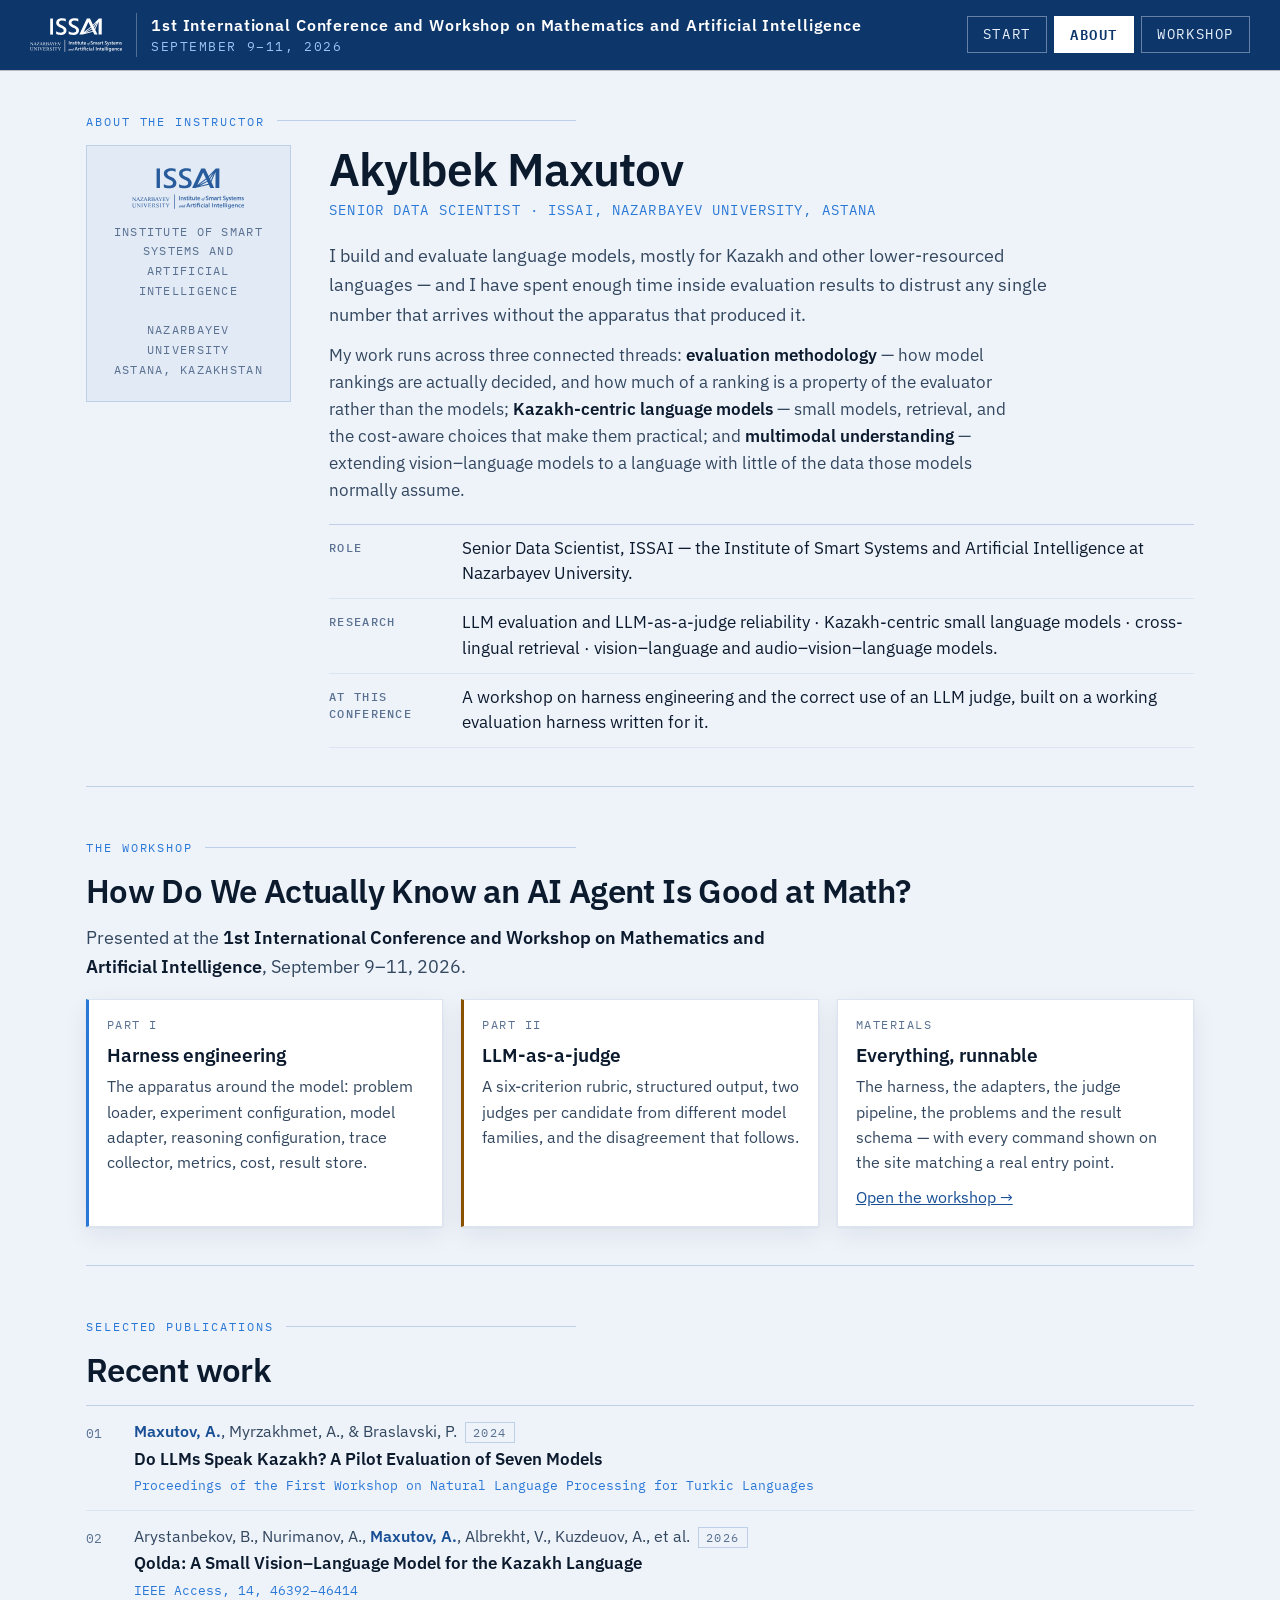
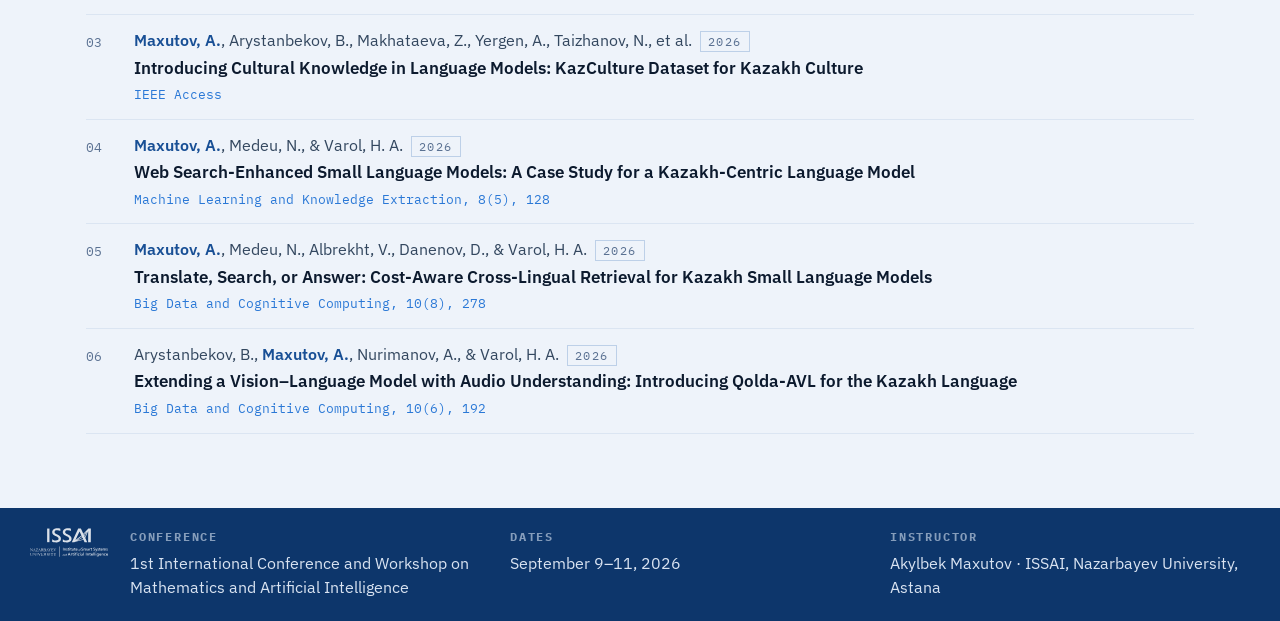
==== commit ee513db0: "update: new files" ====
--- a/about.html
+++ b/about.html
@@ -67,7 +67,7 @@
   --shadow:0 1px 2px rgba(12,26,46,.05), 0 8px 24px rgba(12,26,46,.07);
   --sans:"IBM Plex Sans",system-ui,-apple-system,"Segoe UI",Roboto,Helvetica,Arial,sans-serif;
   --mono:"IBM Plex Mono",ui-monospace,SFMono-Regular,Menlo,Consolas,monospace;
-  --rail:264px;
+  --rail:318px;
 }
 
 @media (prefers-color-scheme:dark){
@@ -111,7 +111,7 @@
 html,body{margin:0;padding:0}
 body{
   background:var(--paper);color:var(--ink);
-  font-family:var(--sans);font-size:16px;line-height:1.55;
+  font-family:var(--sans);font-size:19.5px;line-height:1.55;
   -webkit-font-smoothing:antialiased;
 }
 img,svg{max-width:100%}
@@ -128,18 +128,18 @@
 @media (prefers-color-scheme:light){:root:not([data-theme="dark"]) .band{background:#0D366B}}
 .band--top{position:sticky;top:0;z-index:60;box-shadow:0 1px 0 rgba(0,0,0,.22)}
 .band__in{
-  max-width:1560px;margin:0 auto;padding:10px clamp(14px,2.6vw,30px);
+  max-width:1560px;margin:0 auto;padding:13px clamp(14px,2.6vw,30px);
   display:flex;align-items:center;gap:clamp(10px,1.8vw,22px);flex-wrap:wrap;
 }
 .band .logo{color:#FFFFFF}
 .conf{display:flex;align-items:center;gap:14px;text-decoration:none;color:inherit;min-width:0}
 .conf__txt{
   border-left:1px solid rgba(234,242,253,.3);padding-left:14px;min-width:0;
-  font-family:var(--mono);font-size:9px;letter-spacing:.1em;text-transform:uppercase;
+  font-family:var(--mono);font-size:13px;letter-spacing:.1em;text-transform:uppercase;
   color:rgba(234,242,253,.72);line-height:1.5;
 }
 .conf__txt b{
-  display:block;color:#FFFFFF;font-weight:600;font-size:10px;letter-spacing:.055em;
+  display:block;color:#FFFFFF;font-weight:600;font-size:16px;letter-spacing:.055em;
   text-transform:none;font-family:var(--sans);
 }
 .conf__txt i{display:block;font-style:normal;color:#9CC4F2;letter-spacing:.12em}
@@ -147,7 +147,7 @@
 
 .navbtns{display:flex;gap:7px;margin-left:auto}
 .navbtn{
-  font-family:var(--mono);font-size:10px;letter-spacing:.12em;text-transform:uppercase;
+  font-family:var(--mono);font-size:13.5px;letter-spacing:.12em;text-transform:uppercase;
   padding:7px 15px;border:1px solid rgba(234,242,253,.4);color:#EAF2FD;text-decoration:none;
   background:transparent;transition:background .15s,border-color .15s,color .15s;white-space:nowrap;
 }
@@ -158,10 +158,10 @@
 .band--bot .band__in{padding-top:20px;padding-bottom:22px;align-items:flex-start}
 .foot__cols{display:grid;grid-template-columns:repeat(auto-fit,minmax(180px,1fr));gap:20px;flex:1}
 .fcol b{
-  display:block;font-family:var(--mono);font-size:8.5px;letter-spacing:.15em;
+  display:block;font-family:var(--mono);font-size:12px;letter-spacing:.15em;
   text-transform:uppercase;color:rgba(234,242,253,.55);margin-bottom:5px;
 }
-.fcol span{font-size:12.5px;line-height:1.5;color:rgba(234,242,253,.92);display:block}
+.fcol span{font-size:16px;line-height:1.5;color:rgba(234,242,253,.92);display:block}
 .fcol a{color:#9CC4F2}
 
 /* ==========================================================================
@@ -184,10 +184,10 @@
   padding:13px 16px 10px;border-bottom:1px solid var(--rule-soft);
   display:flex;align-items:baseline;gap:9px;
 }
-.rail__title{font-family:var(--mono);font-size:9.5px;letter-spacing:.15em;text-transform:uppercase;color:var(--meta)}
-.rail__count{margin-left:auto;font-family:var(--mono);font-size:9.5px;color:var(--meta);font-variant-numeric:tabular-nums}
+.rail__title{font-family:var(--mono);font-size:13px;letter-spacing:.15em;text-transform:uppercase;color:var(--meta)}
+.rail__count{margin-left:auto;font-family:var(--mono);font-size:13px;color:var(--meta);font-variant-numeric:tabular-nums}
 .rail__foot{padding:14px 16px 26px;border-top:1px solid var(--rule-soft);margin-top:10px}
-.rail__foot p{font-size:11px;color:var(--meta);line-height:1.5;margin:0}
+.rail__foot p{font-size:13.4px;color:var(--meta);line-height:1.5;margin:0}
 
 .nav__list{list-style:none;margin:0;padding:8px 0 4px}
 .nav__sub{list-style:none;margin:0;padding:0 0 5px}
@@ -196,17 +196,17 @@
 .nav__row .nav__link--top{flex:1;min-width:0}
 .nav__link{
   display:flex;align-items:baseline;gap:10px;text-decoration:none;color:var(--ink-2);
-  padding:7px 16px;font-size:13.2px;line-height:1.35;border-left:3px solid transparent;
+  padding:7px 16px;font-size:16.1px;line-height:1.35;border-left:3px solid transparent;
 }
 .nav__link:hover{background:var(--sunk);color:var(--ink)}
 .nav__link--top{font-weight:500}
 .nav__num{
-  font-family:var(--mono);font-size:9.5px;color:var(--meta);
+  font-family:var(--mono);font-size:11.6px;color:var(--meta);
   font-variant-numeric:tabular-nums;flex:0 0 auto;padding-top:2px;
 }
 .nav__label{min-width:0}
 .nav__link--sub{
-  padding:5px 16px 5px 42px;font-size:12.4px;color:var(--meta);
+  padding:6px 18px 6px 48px;font-size:15.1px;color:var(--meta);
 }
 .nav__link--sub:hover{color:var(--ink)}
 .nav__link.is-active{
@@ -228,7 +228,7 @@
 
 .railbtn{
   display:inline-flex;align-items:center;gap:8px;
-  font-family:var(--mono);font-size:10px;letter-spacing:.12em;text-transform:uppercase;
+  font-family:var(--mono);font-size:13.5px;letter-spacing:.12em;text-transform:uppercase;
   padding:7px 13px;border:1px solid rgba(234,242,253,.4);color:#EAF2FD;background:transparent;
   cursor:pointer;transition:background .15s,border-color .15s;
 }
@@ -258,10 +258,10 @@
 
 .partno{
   display:flex;align-items:center;gap:13px;margin:0 0 13px;
-  font-family:var(--mono);font-size:10px;letter-spacing:.16em;text-transform:uppercase;color:var(--blue-2);
+  font-family:var(--mono);font-size:12.2px;letter-spacing:.16em;text-transform:uppercase;color:var(--blue-2);
 }
 .partno b{
-  font-size:10.5px;color:#FFF;background:var(--blue);padding:3px 9px;font-weight:600;letter-spacing:.1em;
+  font-size:12.8px;color:#FFF;background:var(--blue);padding:3px 9px;font-weight:600;letter-spacing:.1em;
 }
 :root[data-theme="dark"] .partno b,:root:not([data-theme="light"]) .partno b{color:#0A1220}
 .partno::after{content:"";flex:1;height:1px;background:var(--rule)}
@@ -269,27 +269,27 @@
 .partno--judge b{background:var(--amber)}
 
 h1,h2,h3,h4{font-family:var(--sans);margin:0;color:var(--ink);text-wrap:balance;font-weight:600}
-h1{font-size:clamp(29px,4vw,50px);line-height:1.08;letter-spacing:-.022em}
-h2{font-size:clamp(22px,2.6vw,33px);line-height:1.16;letter-spacing:-.018em;margin-bottom:12px}
-h3{font-size:clamp(15px,1.5vw,18px);line-height:1.32}
-h4{font-size:13.5px}
+h1{font-size:clamp(35.4px,4vw,61px);line-height:1.08;letter-spacing:-.022em}
+h2{font-size:clamp(26.8px,2.6vw,40.3px);line-height:1.16;letter-spacing:-.018em;margin-bottom:12px}
+h3{font-size:clamp(18.3px,1.5vw,22px);line-height:1.32}
+h4{font-size:16.5px}
 p{margin:0 0 13px;max-width:70ch}
-.lede{font-size:clamp(15px,1.4vw,18px);color:var(--ink-2);line-height:1.6;max-width:66ch}
+.lede{font-size:clamp(18.3px,1.4vw,22px);color:var(--ink-2);line-height:1.6;max-width:66ch}
 strong{font-weight:600;color:var(--ink)}
 a{color:var(--blue)}
 em{font-style:italic}
 .eyebrow{
-  font-family:var(--mono);font-size:10px;letter-spacing:.16em;text-transform:uppercase;
+  font-family:var(--mono);font-size:12.2px;letter-spacing:.16em;text-transform:uppercase;
   color:var(--blue-2);display:flex;align-items:center;gap:12px;margin:0 0 15px;
 }
 .eyebrow::after{content:"";flex:1;height:1px;background:var(--rule)}
 .eyebrow--judge{color:var(--amber)}
 .quote{
   border-left:3px solid var(--blue-2);padding:2px 0 2px 18px;margin:0 0 20px;
-  font-size:clamp(16px,1.8vw,21px);line-height:1.42;max-width:58ch;color:var(--ink);
+  font-size:clamp(19.5px,1.8vw,25.6px);line-height:1.42;max-width:58ch;color:var(--ink);
 }
 .note{
-  font-size:12.5px;line-height:1.65;color:var(--meta);
+  font-size:15.2px;line-height:1.65;color:var(--meta);
   border-top:1px dashed var(--rule);padding-top:10px;margin-top:16px;max-width:84ch;
 }
 .mono{font-family:var(--mono);font-size:.94em}
@@ -298,12 +298,12 @@
    so a detail panel rendered below it is still on screen after the click that
    asked for it. A 96-row table pushes its own detail off the bottom otherwise. */
 .tallscroll{overflow:auto;max-height:min(58vh,520px);border:1px solid var(--rule-soft);background:var(--surface)}
-.tallscroll table{margin:0}
+.tallscroll table{margin:0;min-width:1180px}
 .tallscroll thead th{position:sticky;top:0;background:var(--sunk);z-index:1;padding:9px 12px 9px 0}
 .tallscroll thead th:first-child{padding-left:12px}
 .tallscroll td:first-child{padding-left:12px}
 .tallscroll tbody tr:hover{background:var(--blue-soft)}
-.kbd{font-family:var(--mono);font-size:10.5px;border:1px solid var(--rule);
+.kbd{font-family:var(--mono);font-size:12.8px;border:1px solid var(--rule);
   border-bottom-width:2px;padding:1px 5px;color:var(--ink-2);background:var(--surface)}
 
 /* ---------- layout helpers ---------- */
@@ -321,35 +321,36 @@
 
 .card{background:var(--surface);border:1px solid var(--rule-soft);padding:16px 18px;box-shadow:var(--shadow)}
 .card h3{margin-bottom:6px}
-.card p{font-size:13.4px;color:var(--ink-2);margin:0;max-width:none}
+.card p{font-size:16.3px;color:var(--ink-2);margin:0;max-width:none}
 .card p+p{margin-top:8px}
-.card__k{font-family:var(--mono);font-size:9.5px;letter-spacing:.13em;text-transform:uppercase;color:var(--meta);display:block;margin-bottom:8px}
+.card__k{font-family:var(--mono);font-size:11.6px;letter-spacing:.13em;text-transform:uppercase;color:var(--meta);display:block;margin-bottom:8px}
 .card--blue{border-left:3px solid var(--blue-2)}
 .card--judge{border-left:3px solid var(--amber)}
 
 .tile{background:var(--surface);border:1px solid var(--rule-soft);padding:15px 17px;box-shadow:var(--shadow)}
-.tile__n{font-size:clamp(24px,2.9vw,35px);font-weight:600;line-height:1;color:var(--blue);letter-spacing:-.02em}
-.tile__l{font-family:var(--mono);font-size:9.5px;letter-spacing:.1em;text-transform:uppercase;color:var(--meta);margin-top:7px;line-height:1.55}
+.tile__n{font-size:clamp(29.3px,2.9vw,42.7px);font-weight:600;line-height:1.05;color:var(--blue);
+  letter-spacing:-.02em;overflow-wrap:anywhere;min-width:0}
+.tile__l{font-family:var(--mono);font-size:11.6px;letter-spacing:.1em;text-transform:uppercase;color:var(--meta);margin-top:7px;line-height:1.55}
 .tile--judge .tile__n{color:var(--amber)}
 
 .why{border-left:3px solid var(--blue-2);padding:1px 0 1px 15px;margin:0 0 15px}
-.why h3{font-size:14.5px;margin-bottom:5px}
-.why p{font-size:13.4px;color:var(--ink-2);margin:0}
+.why h3{font-size:17.7px;margin-bottom:5px}
+.why p{font-size:16.3px;color:var(--ink-2);margin:0}
 .bad{border-left:3px solid var(--fail);padding:1px 0 1px 15px;margin:0 0 14px}
 .good{border-left:3px solid var(--pass);padding:1px 0 1px 15px;margin:0 0 14px}
-.bad .lbl,.good .lbl{font-family:var(--mono);font-size:9.5px;letter-spacing:.13em;text-transform:uppercase;display:block;margin-bottom:4px}
+.bad .lbl,.good .lbl{font-family:var(--mono);font-size:11.6px;letter-spacing:.13em;text-transform:uppercase;display:block;margin-bottom:4px}
 .bad .lbl{color:var(--fail)} .good .lbl{color:var(--pass)}
-.bad p,.good p{font-size:13.4px;margin:0;line-height:1.5;color:var(--ink-2)}
-
-.tag{display:inline-block;font-family:var(--mono);font-size:9.5px;letter-spacing:.1em;text-transform:uppercase;padding:3px 8px;border:1px solid var(--rule);color:var(--meta)}
+.bad p,.good p{font-size:16.3px;margin:0;line-height:1.5;color:var(--ink-2)}
+
+.tag{display:inline-block;font-family:var(--mono);font-size:11.6px;letter-spacing:.1em;text-transform:uppercase;padding:3px 8px;border:1px solid var(--rule);color:var(--meta)}
 .tag--blue{color:var(--blue);border-color:var(--blue)}
 .tag--judge{color:var(--amber);border-color:var(--amber)}
 .tag--fail{color:var(--fail);border-color:var(--fail)}
 .tag--pass{color:var(--pass);border-color:var(--pass)}
 
-table{border-collapse:collapse;width:100%;font-size:13.2px}
+table{border-collapse:collapse;width:100%;font-size:16.1px}
 th,td{text-align:left;padding:8px 12px 8px 0;border-bottom:1px solid var(--rule-soft);vertical-align:top}
-th{font-family:var(--mono);font-size:9.5px;letter-spacing:.11em;text-transform:uppercase;color:var(--meta);font-weight:500;border-bottom-color:var(--rule)}
+th{font-family:var(--mono);font-size:11.6px;letter-spacing:.11em;text-transform:uppercase;color:var(--meta);font-weight:500;border-bottom-color:var(--rule)}
 td.num,th.num{font-family:var(--mono);font-variant-numeric:tabular-nums;text-align:right;padding-right:14px}
 
 /* ==========================================================================
@@ -357,9 +358,9 @@
    ========================================================================== */
 .code{background:var(--code-bg);border:1px solid var(--rule);box-shadow:var(--shadow);margin:0}
 .code__bar{display:flex;align-items:center;gap:12px;padding:7px 13px;border-bottom:1px solid rgba(255,255,255,.09);background:rgba(255,255,255,.03)}
-.code__file{font-family:var(--mono);font-size:11px;color:#A6C6EC;font-weight:500}
-.code__what{font-family:var(--mono);font-size:9.5px;letter-spacing:.1em;text-transform:uppercase;color:var(--code-dim);margin-left:auto;text-align:right}
-.code pre{margin:0;padding:12px 15px;overflow-x:auto;font-family:var(--mono);font-size:11.5px;line-height:1.62;color:var(--code-fg);tab-size:4}
+.code__file{font-family:var(--mono);font-size:13.4px;color:#A6C6EC;font-weight:500}
+.code__what{font-family:var(--mono);font-size:11.6px;letter-spacing:.1em;text-transform:uppercase;color:var(--code-dim);margin-left:auto;text-align:right}
+.code pre{margin:0;padding:12px 15px;overflow-x:auto;font-family:var(--mono);font-size:14px;line-height:1.62;color:var(--code-fg);tab-size:4}
 .code pre code{font:inherit;color:inherit;white-space:pre-wrap;overflow-wrap:break-word}
 .code .k{color:var(--code-kw)} .code .s{color:var(--code-str)}
 .code .c{color:var(--code-com);font-style:italic}
@@ -367,16 +368,16 @@
 .code .n{color:var(--code-num)}
 
 .explain{border:1px solid var(--rule);border-top:0;background:var(--surface);padding:13px 15px 14px;margin:0 0 20px}
-.explain__lead{font-size:13.4px;line-height:1.55;color:var(--ink);margin:0 0 11px;max-width:none}
+.explain__lead{font-size:16.3px;line-height:1.55;color:var(--ink);margin:0 0 11px;max-width:none}
 .explain__lead b{color:var(--blue);font-weight:600}
 .explain__pts{list-style:none;margin:0;padding:0;display:grid;gap:8px}
-.explain__pts li{display:grid;grid-template-columns:minmax(88px,24%) 1fr;gap:12px;align-items:start;font-size:12.7px;line-height:1.5}
+.explain__pts li{display:grid;grid-template-columns:minmax(88px,24%) 1fr;gap:12px;align-items:start;font-size:15.5px;line-height:1.5}
 @media(max-width:560px){.explain__pts li{grid-template-columns:1fr;gap:2px}}
 /* Column 1 is CAPPED. Left to size on its content, a long token like
    `{"effort": ..., "summary": "auto"}` takes most of the row and squeezes the
    explanation into a column so narrow it wraps one word per line. */
 .explain__pts code{
-  font-family:var(--mono);font-size:11px;color:var(--blue);background:var(--sunk);
+  font-family:var(--mono);font-size:13.4px;color:var(--blue);background:var(--sunk);
   border:1px solid var(--rule-soft);padding:2px 6px;justify-self:start;
   white-space:normal;overflow-wrap:anywhere;min-width:0;
 }
@@ -389,12 +390,12 @@
 .term{background:#08111F;border:1px solid var(--rule);box-shadow:var(--shadow);margin:0}
 .term__bar{display:flex;gap:6px;align-items:center;padding:7px 13px;border-bottom:1px solid rgba(255,255,255,.09);flex-wrap:wrap}
 .term__dot{width:8px;height:8px;border-radius:50%;background:#2C4160}
-.term__cmd{font-family:var(--mono);font-size:11px;color:#A6C6EC;margin-left:8px;overflow-wrap:anywhere;min-width:0}
-.term pre{margin:0;padding:12px 15px;overflow-x:auto;font-family:var(--mono);font-size:11.4px;line-height:1.6;color:#C2D3E8;white-space:pre;tab-size:4}
+.term__cmd{font-family:var(--mono);font-size:13.4px;color:#A6C6EC;margin-left:8px;overflow-wrap:anywhere;min-width:0}
+.term pre{margin:0;padding:12px 15px;overflow-x:auto;font-family:var(--mono);font-size:13.9px;line-height:1.6;color:#C2D3E8;white-space:pre;tab-size:4}
 .term .g{color:#6CC79C} .term .y{color:#E5BC70} .term .dimtxt{color:#5A7391}
 
 .copy{
-  margin-left:auto;font-family:var(--mono);font-size:9px;letter-spacing:.13em;text-transform:uppercase;
+  margin-left:auto;font-family:var(--mono);font-size:11px;letter-spacing:.13em;text-transform:uppercase;
   padding:4px 9px;border:1px solid rgba(166,198,236,.4);background:transparent;color:#A6C6EC;
   cursor:pointer;transition:background .14s,color .14s,border-color .14s;flex:0 0 auto;
 }
@@ -406,26 +407,26 @@
   display:grid;grid-template-columns:auto minmax(0,1fr) auto;gap:6px 11px;align-items:baseline;
   background:var(--code-bg);border:1px solid var(--rule);padding:9px 13px;
 }
-.cmd__p{font-family:var(--mono);font-size:11.5px;color:#6CC79C}
+.cmd__p{font-family:var(--mono);font-size:14px;color:#6CC79C}
 .cmd__t{
-  font-family:var(--mono);font-size:12px;color:#DCE8F7;
+  font-family:var(--mono);font-size:14.6px;color:#DCE8F7;
   white-space:pre-wrap;overflow-wrap:anywhere;   /* wrap, never scroll out of reach */
 }
 .cmd__what{
-  grid-column:2;font-family:var(--mono);font-size:9.5px;letter-spacing:.1em;
+  grid-column:2;font-family:var(--mono);font-size:11.6px;letter-spacing:.1em;
   text-transform:uppercase;color:var(--code-dim);
 }
 .cmd__bar .copy{grid-column:3;grid-row:1;align-self:start;margin-left:0}
 .cmdgroup{margin:0 0 20px}
-.cmdgroup h4{font-family:var(--mono);font-size:9.5px;letter-spacing:.13em;text-transform:uppercase;color:var(--meta);margin:0 0 8px}
+.cmdgroup h4{font-family:var(--mono);font-size:11.6px;letter-spacing:.13em;text-transform:uppercase;color:var(--meta);margin:0 0 8px}
 
 details.more{border:1px solid var(--rule);background:var(--surface);margin:0 0 18px}
 details.more>summary{
-  cursor:pointer;padding:10px 14px;font-family:var(--mono);font-size:11px;letter-spacing:.1em;
+  cursor:pointer;padding:10px 14px;font-family:var(--mono);font-size:13.4px;letter-spacing:.1em;
   text-transform:uppercase;color:var(--blue);display:flex;gap:11px;align-items:center;list-style:none;
 }
 details.more>summary::-webkit-details-marker{display:none}
-details.more>summary::before{content:"▸";color:var(--meta);font-size:10px}
+details.more>summary::before{content:"▸";color:var(--meta);font-size:12.2px}
 details.more[open]>summary::before{content:"▾"}
 details.more>summary:hover{background:var(--sunk)}
 details.more .inner{padding:0 14px 14px}
@@ -435,19 +436,19 @@
    DIAGRAMS — HTML/CSS/SVG, responsive, one visual language
    ========================================================================== */
 .fig{background:var(--surface);border:1px solid var(--rule);box-shadow:var(--shadow);padding:clamp(14px,2vw,22px);margin:0 0 18px}
-.fig__cap{font-family:var(--mono);font-size:9.5px;letter-spacing:.13em;text-transform:uppercase;color:var(--meta);
+.fig__cap{font-family:var(--mono);font-size:11.6px;letter-spacing:.13em;text-transform:uppercase;color:var(--meta);
   margin:0 0 14px;display:flex;gap:10px;align-items:baseline;flex-wrap:wrap}
 .fig__cap b{color:var(--blue);font-weight:600}
 .fig__cap--judge b{color:var(--amber)}
-.fig__note{font-size:11.8px;color:var(--meta);line-height:1.5;margin:13px 0 0;padding-top:10px;border-top:1px dashed var(--rule)}
+.fig__note{font-size:14.4px;color:var(--meta);line-height:1.5;margin:13px 0 0;padding-top:10px;border-top:1px dashed var(--rule)}
 
 /* a node in any pipeline */
 .nd{
   border:1px solid var(--rule);background:var(--raised);padding:9px 12px;text-align:center;
   display:flex;flex-direction:column;gap:3px;min-width:0;
 }
-.nd b{font-family:var(--mono);font-size:11px;color:var(--ink);font-weight:600;line-height:1.3}
-.nd span{font-size:10.5px;color:var(--meta);line-height:1.35}
+.nd b{font-family:var(--mono);font-size:13.4px;color:var(--ink);font-weight:600;line-height:1.3}
+.nd span{font-size:12.8px;color:var(--meta);line-height:1.35}
 .nd--in{border-color:var(--rule);background:var(--sunk)}
 .nd--core{border-color:var(--blue-2);background:var(--blue-soft)}
 .nd--core b{color:var(--blue)}
@@ -473,7 +474,7 @@
 /* horizontal row with arrows */
 .rowfig{display:flex;align-items:stretch;gap:0;min-width:0;overflow-x:auto;padding-bottom:4px}
 .rowfig .nd{flex:1 1 0;min-width:118px}
-.rt{flex:0 0 22px;display:flex;align-items:center;justify-content:center;color:var(--rule);font-size:14px}
+.rt{flex:0 0 22px;display:flex;align-items:center;justify-content:center;color:var(--rule);font-size:17.1px}
 
 /* fan-out: one parent, N children */
 .fan{display:grid;gap:0;justify-items:center}
@@ -508,15 +509,15 @@
 
 /* the experiment matrix grid */
 .mx{width:100%;border-collapse:separate;border-spacing:2px;min-width:520px}
-.mx th{font-family:var(--mono);font-size:9.5px;letter-spacing:.1em;text-transform:uppercase;color:var(--meta);padding:6px 8px;border:0;text-align:center}
-.mx th.rowh{text-align:right;padding-right:12px;white-space:nowrap;color:var(--ink);font-size:10.5px;letter-spacing:.04em;text-transform:none;font-weight:600}
+.mx th{font-family:var(--mono);font-size:11.6px;letter-spacing:.1em;text-transform:uppercase;color:var(--meta);padding:6px 8px;border:0;text-align:center}
+.mx th.rowh{text-align:right;padding-right:12px;white-space:nowrap;color:var(--ink);font-size:12.8px;letter-spacing:.04em;text-transform:none;font-weight:600}
 .mx td{padding:0;border:0}
 .cell{
   display:flex;flex-direction:column;align-items:center;justify-content:center;gap:2px;
   padding:11px 8px;min-height:60px;border:1px solid var(--rule-soft);background:var(--surface);
 }
-.cell b{font-family:var(--mono);font-size:10px;font-weight:600}
-.cell span{font-family:var(--mono);font-size:9px;color:var(--meta)}
+.cell b{font-family:var(--mono);font-size:12.2px;font-weight:600}
+.cell span{font-family:var(--mono);font-size:11px;color:var(--meta)}
 .cell--low{background:color-mix(in srgb,var(--eff-low) 22%,var(--surface));border-color:var(--eff-low)}
 .cell--medium{background:color-mix(in srgb,var(--eff-med) 22%,var(--surface));border-color:var(--eff-med)}
 .cell--high{background:color-mix(in srgb,var(--eff-high) 22%,var(--surface));border-color:var(--eff-high)}
@@ -529,7 +530,7 @@
 .cell--none span{color:var(--meta)}
 
 /* legend, shared by diagrams and charts */
-.legend{display:flex;gap:16px;flex-wrap:wrap;padding:10px 2px 0;font-family:var(--mono);font-size:10.5px;color:var(--ink-2);align-items:center}
+.legend{display:flex;gap:16px;flex-wrap:wrap;padding:10px 2px 0;font-family:var(--mono);font-size:12.8px;color:var(--ink-2);align-items:center}
 .legend i{display:inline-block;width:11px;height:11px;vertical-align:-1px;margin-right:6px;border-radius:2px}
 .legend .l1{background:var(--series-1)} .legend .l2{background:var(--series-2)} .legend .l3{background:var(--series-3)}
 .legend .e1{background:var(--eff-low)} .legend .e2{background:var(--eff-med)} .legend .e3{background:var(--eff-high)}
@@ -540,23 +541,31 @@
    ========================================================================== */
 .chart{background:var(--surface);border:1px solid var(--rule-soft);padding:15px 16px 10px;box-shadow:var(--shadow)}
 .chart__h{display:flex;align-items:baseline;gap:11px;margin:0 0 4px;flex-wrap:wrap}
-.chart__h h4{font-size:13.5px;font-weight:600}
-.chart__h span{font-family:var(--mono);font-size:9.5px;letter-spacing:.1em;text-transform:uppercase;color:var(--meta);margin-left:auto}
+.chart__h h4{font-size:16.5px;font-weight:600}
+.chart__h span{font-family:var(--mono);font-size:11.6px;letter-spacing:.1em;text-transform:uppercase;color:var(--meta);margin-left:auto}
 .chart svg{display:block;width:100%;height:auto;overflow:visible}
 .chart .ax{stroke:var(--rule);stroke-width:1}
 .chart .gr{stroke:var(--grid);stroke-width:1}
-.chart .tk{fill:var(--meta);font-family:var(--mono);font-size:9px}
-.chart .vl{fill:var(--ink);font-family:var(--mono);font-size:9.5px;font-weight:600}
-.chart .cat{fill:var(--ink-2);font-family:var(--mono);font-size:9.5px}
+.chart .tk{fill:var(--meta);font-family:var(--mono);font-size:11px}
+.chart .vl{fill:var(--ink);font-family:var(--mono);font-size:11.6px;font-weight:600}
+.chart .cat{fill:var(--ink-2);font-family:var(--mono);font-size:11.6px}
 .chart__tbl{margin-top:10px;border-top:1px dashed var(--rule);padding-top:8px}
 .chart__tbl summary{
-  cursor:pointer;font-family:var(--mono);font-size:9.5px;letter-spacing:.12em;
+  cursor:pointer;font-family:var(--mono);font-size:11.6px;letter-spacing:.12em;
   text-transform:uppercase;color:var(--meta);list-style:none;
 }
 .chart__tbl summary::-webkit-details-marker{display:none}
 .chart__tbl summary::before{content:"▸ ";color:var(--meta)}
 .chart__tbl[open] summary::before{content:"▾ "}
-.chart__tbl table{margin-top:9px;font-size:12px}
+.chart__tbl table{margin-top:9px;font-size:14.6px}
+
+.failgrp{border:1px solid var(--rule);background:var(--surface);padding:12px 14px;margin:0 0 10px}
+.failgrp__h{display:flex;align-items:center;gap:10px;flex-wrap:wrap;margin-bottom:7px}
+.failgrp__h b{font-family:var(--mono);font-size:13.4px;color:var(--ink)}
+.failgrp__n{margin-left:auto;font-family:var(--mono);font-size:12.2px;color:var(--meta)}
+.failgrp__m{font-family:var(--mono);font-size:14px;color:var(--fail);margin:0 0 8px;overflow-wrap:anywhere;max-width:none}
+.failgrp ul{list-style:none;margin:0;padding:0;display:grid;gap:3px;border-top:1px dashed var(--rule);padding-top:8px}
+.failgrp li{font-family:var(--mono);font-size:13.4px;color:var(--ink-2)}
 
 /* ==========================================================================
    RESULTS INTERFACE
@@ -567,60 +576,63 @@
 }
 .simbanner__i{
   flex:0 0 auto;width:19px;height:19px;border-radius:50%;background:var(--st-warn);color:#1A1300;
-  display:flex;align-items:center;justify-content:center;font-weight:700;font-size:13px;
-}
-.simbanner b{display:block;font-size:12.5px;color:var(--ink);margin-bottom:3px}
-.simbanner p{margin:0;font-size:12.4px;color:var(--ink-2);line-height:1.5;max-width:none}
+  display:flex;align-items:center;justify-content:center;font-weight:700;font-size:15.9px;
+}
+.simbanner b{display:block;font-size:15.2px;color:var(--ink);margin-bottom:3px}
+.simbanner p{margin:0;font-size:15.1px;color:var(--ink-2);line-height:1.5;max-width:none}
 
 .picker{
-  display:grid;grid-template-columns:repeat(auto-fit,minmax(190px,1fr));gap:12px;
+  display:grid;grid-template-columns:repeat(auto-fit,minmax(250px,1fr));gap:14px;
   background:var(--surface);border:1px solid var(--rule);padding:14px 16px;margin:0 0 16px;
 }
-.picker label{display:block;font-family:var(--mono);font-size:9px;letter-spacing:.13em;text-transform:uppercase;color:var(--meta);margin-bottom:6px}
+.picker label{display:block;font-family:var(--mono);font-size:12.5px;letter-spacing:.13em;text-transform:uppercase;color:var(--meta);margin-bottom:6px}
 .picker select{
-  width:100%;font-family:var(--mono);font-size:12.5px;padding:8px 10px;
+  width:100%;font-family:var(--mono);font-size:17px;padding:11px 12px;
   border:1px solid var(--rule);background:var(--raised);color:var(--ink);
 }
 .picker select:disabled{opacity:.45;cursor:not-allowed}
-.picker__hint{grid-column:1/-1;font-size:11.5px;color:var(--meta);margin:0}
+.picker__hint{grid-column:1/-1;font-size:14px;color:var(--meta);margin:0}
 
 .panel{background:var(--surface);border:1px solid var(--rule);box-shadow:var(--shadow);margin:0 0 16px}
 .panel__h{
   display:flex;align-items:center;gap:12px;flex-wrap:wrap;padding:11px 16px;
   background:var(--sunk);border-bottom:1px solid var(--rule);
 }
-.panel__h h3{font-size:14px}
+.panel__h h3{font-size:17.1px}
 .panel__h .tag{margin-left:auto}
 .panel__b{padding:15px 16px}
 .panel__b>:last-child{margin-bottom:0}
 
 .kv{display:grid;grid-template-columns:repeat(auto-fit,minmax(128px,1fr));gap:0;border:1px solid var(--rule-soft)}
 .kv>div{padding:10px 12px;border-right:1px solid var(--rule-soft);border-bottom:1px solid var(--rule-soft)}
-.kv b{display:block;font-family:var(--mono);font-size:8.5px;letter-spacing:.13em;text-transform:uppercase;color:var(--meta);margin-bottom:4px}
-.kv span{font-family:var(--mono);font-size:13.5px;color:var(--ink);font-variant-numeric:tabular-nums;
+/* A row whose value is a long literal (a JSON request body) needs the whole
+   width; in a 128px auto-fit cell it stacks one token per line. */
+.kv__wide{grid-column:1/-1}
+.kv b{display:block;font-family:var(--mono);font-size:10.4px;letter-spacing:.13em;text-transform:uppercase;color:var(--meta);margin-bottom:4px}
+.kv span{font-family:var(--mono);font-size:16.5px;color:var(--ink);font-variant-numeric:tabular-nums;
   display:block;overflow-wrap:anywhere;line-height:1.4}
-.kv span.na{color:var(--meta);font-size:11.5px}
+.kv span.na{color:var(--meta);font-size:14px}
 .kv .ok{color:var(--pass);font-weight:600}
 .kv .no{color:var(--fail);font-weight:600}
 
 .sol{
-  background:var(--code-bg);color:var(--code-fg);font-family:var(--mono);font-size:11.5px;
+  background:var(--code-bg);color:var(--code-fg);font-family:var(--mono);font-size:14px;
   line-height:1.6;padding:13px 15px;white-space:pre-wrap;overflow-wrap:break-word;
   max-height:340px;overflow-y:auto;border:1px solid var(--rule);
 }
 .sol--sum{background:var(--amber-soft);color:var(--ink);border-color:var(--amber)}
-.exposure{display:flex;gap:9px;align-items:center;font-size:12px;color:var(--ink-2);margin:0 0 9px}
-.exposure b{font-family:var(--mono);font-size:9px;letter-spacing:.12em;text-transform:uppercase;padding:3px 8px;border:1px solid currentColor}
+.exposure{display:flex;gap:9px;align-items:center;font-size:14.6px;color:var(--ink-2);margin:0 0 9px}
+.exposure b{font-family:var(--mono);font-size:11px;letter-spacing:.12em;text-transform:uppercase;padding:3px 8px;border:1px solid currentColor}
 .exposure b.summary{color:var(--amber)} .exposure b.token_count_only{color:var(--blue)} .exposure b.none{color:var(--meta)}
 
 /* rubric bars */
 .rub{display:grid;gap:7px}
-.rubrow{display:grid;grid-template-columns:minmax(88px,auto) 1fr auto;gap:11px;align-items:center;font-size:12px}
-.rubrow__l{font-family:var(--mono);font-size:10.5px;color:var(--meta);white-space:nowrap}
+.rubrow{display:grid;grid-template-columns:minmax(88px,auto) 1fr auto;gap:11px;align-items:center;font-size:14.6px}
+.rubrow__l{font-family:var(--mono);font-size:12.8px;color:var(--meta);white-space:nowrap}
 .rubrow__t{height:15px;background:var(--sunk);border:1px solid var(--rule-soft);position:relative;display:flex}
 .rubrow__f{background:var(--blue-2);height:100%}
 .rubrow__f--b{background:var(--amber)}
-.rubrow__v{font-family:var(--mono);font-size:11px;font-variant-numeric:tabular-nums;color:var(--ink);white-space:nowrap}
+.rubrow__v{font-family:var(--mono);font-size:13.4px;font-variant-numeric:tabular-nums;color:var(--ink);white-space:nowrap}
 .rubrow__v i{font-style:normal;color:var(--meta)}
 
 /* judge side-by-side */
@@ -630,9 +642,14 @@
 .jcol+.jcol{border-left:1px solid var(--rule)}
 @media(max-width:820px){.jcol+.jcol{border-left:0;border-top:1px solid var(--rule)}}
 .jcol__h{display:flex;align-items:baseline;gap:9px;margin:0 0 11px;flex-wrap:wrap}
-.jcol__h b{font-size:13.5px;color:var(--ink)}
-.jcol__h span{font-family:var(--mono);font-size:9.5px;letter-spacing:.1em;text-transform:uppercase;color:var(--meta)}
-.jcol__x{font-size:12.3px;color:var(--ink-2);line-height:1.55;margin:11px 0 0;border-top:1px dashed var(--rule);padding-top:9px}
+.jcol__h b{font-size:16.5px;color:var(--ink)}
+.jcol__h span{font-family:var(--mono);font-size:11.6px;letter-spacing:.1em;text-transform:uppercase;color:var(--meta)}
+.keypts{margin:0 0 10px;border-left:3px solid var(--amber);padding:2px 0 2px 13px}
+.keypts>b{display:block;font-family:var(--mono);font-size:11px;letter-spacing:.13em;text-transform:uppercase;color:var(--amber);margin-bottom:6px}
+.keypts ol{margin:0;padding-left:17px;display:grid;gap:5px}
+.keypts li{font-size:15.1px;line-height:1.5;color:var(--ink-2)}
+.keypts li::marker{color:var(--amber);font-family:var(--mono);font-size:12.2px}
+.jcol__x{font-size:15px;color:var(--ink-2);line-height:1.55;margin:11px 0 0;border-top:1px dashed var(--rule);padding-top:9px}
 
 /* agreement indicators — status colour ALWAYS with an icon and a word */
 .agree{display:grid;gap:0;border:1px solid var(--rule)}
@@ -640,19 +657,19 @@
   gap:0;align-items:center;border-bottom:1px solid var(--rule-soft);background:var(--surface)}
 .agrow:last-child{border-bottom:0}
 .agrow--h{background:var(--sunk)}
-.agrow>div{padding:9px 12px;font-size:12.3px}
-.agrow--h>div{font-family:var(--mono);font-size:8.5px;letter-spacing:.13em;text-transform:uppercase;color:var(--meta)}
-.agrow .n{font-family:var(--mono);font-variant-numeric:tabular-nums;text-align:center;font-size:12.5px;
+.agrow>div{padding:9px 12px;font-size:15px}
+.agrow--h>div{font-family:var(--mono);font-size:10.4px;letter-spacing:.13em;text-transform:uppercase;color:var(--meta)}
+.agrow .n{font-family:var(--mono);font-variant-numeric:tabular-nums;text-align:center;font-size:15.2px;
   overflow-wrap:anywhere;line-height:1.35}
-.badge{display:inline-flex;align-items:center;gap:6px;font-family:var(--mono);font-size:10px;letter-spacing:.08em;text-transform:uppercase;font-weight:600}
-.badge__i{width:14px;height:14px;flex:0 0 auto;display:flex;align-items:center;justify-content:center;border-radius:50%;font-size:9px;color:#0B0B0B;font-weight:700}
+.badge{display:inline-flex;align-items:center;gap:6px;font-family:var(--mono);font-size:12.2px;letter-spacing:.08em;text-transform:uppercase;font-weight:600}
+.badge__i{width:14px;height:14px;flex:0 0 auto;display:flex;align-items:center;justify-content:center;border-radius:50%;font-size:11px;color:#0B0B0B;font-weight:700}
 .badge--exact .badge__i{background:var(--st-good);color:#fff} .badge--exact{color:var(--pass)}
 .badge--close .badge__i{background:var(--st-good);color:#fff} .badge--close{color:var(--pass)}
 .badge--moderate .badge__i{background:var(--st-warn)} .badge--moderate{color:var(--amber)}
 .badge--low .badge__i{background:var(--st-crit);color:#fff} .badge--low{color:var(--fail)}
 .badge--na .badge__i{background:var(--meta);color:#fff} .badge--na{color:var(--meta)}
 
-.verdictpill{font-family:var(--mono);font-size:10px;letter-spacing:.1em;text-transform:uppercase;padding:3px 9px;border:1px solid currentColor;font-weight:600}
+.verdictpill{font-family:var(--mono);font-size:12.2px;letter-spacing:.1em;text-transform:uppercase;padding:3px 9px;border:1px solid currentColor;font-weight:600}
 .verdictpill--pass{color:var(--pass)} .verdictpill--fail{color:var(--fail)}
 
 /* ==========================================================================
@@ -663,10 +680,10 @@
 .twocol__c{background:var(--surface);padding:16px 18px}
 .twocol__c+.twocol__c{border-left:1px solid var(--rule)}
 @media(max-width:760px){.twocol__c+.twocol__c{border-left:0;border-top:1px solid var(--rule)}}
-.twocol__h{font-family:var(--mono);font-size:10px;letter-spacing:.13em;text-transform:uppercase;margin:0 0 13px;color:var(--pass)}
+.twocol__h{font-family:var(--mono);font-size:12.2px;letter-spacing:.13em;text-transform:uppercase;margin:0 0 13px;color:var(--pass)}
 .twocol__c--bad .twocol__h{color:var(--fail)}
 .twocol ul{list-style:none;margin:0;padding:0;display:grid;gap:9px}
-.twocol li{font-size:12.8px;line-height:1.5;padding-left:19px;position:relative;color:var(--ink-2)}
+.twocol li{font-size:15.6px;line-height:1.5;padding-left:19px;position:relative;color:var(--ink-2)}
 .twocol li b{color:var(--ink);font-weight:600;display:block}
 .twocol li::before{position:absolute;left:0;content:"+";color:var(--pass);font-weight:700;font-family:var(--mono)}
 .twocol__c--bad li::before{content:"−";color:var(--fail)}
@@ -680,11 +697,11 @@
 .cl li{
   list-style:none;counter-increment:cl;position:relative;
   padding:9px 0 9px 38px;border-bottom:1px solid var(--rule-soft);
-  font-size:13.2px;line-height:1.62;max-width:74ch;
+  font-size:16.1px;line-height:1.62;max-width:74ch;
 }
 .cl li::before{
   content:counter(cl,decimal-leading-zero);position:absolute;left:0;top:11px;
-  font-family:var(--mono);font-size:10px;color:var(--meta);font-variant-numeric:tabular-nums;
+  font-family:var(--mono);font-size:12.2px;color:var(--meta);font-variant-numeric:tabular-nums;
 }
 .cl li b{color:var(--ink)}
 .cl--judge li::before{color:var(--amber)}
@@ -696,93 +713,93 @@
 @media(max-width:640px){.dims__legs{grid-template-columns:1fr}}
 .dims__sub{display:grid;grid-template-columns:repeat(3,1fr);gap:6px;width:100%;margin-top:0}
 .dims__sub .nd{padding:7px 8px}
-.dims__sub .nd b{font-size:10px}
+.dims__sub .nd b{font-size:12.2px}
 
 /* ==========================================================================
    APPENDIX — every component, every line, each one explained
    ========================================================================== */
 .filehead{display:flex;align-items:baseline;gap:14px;flex-wrap:wrap;border-bottom:2px solid var(--blue);padding-bottom:9px;margin-bottom:18px}
-.filehead__p{font-family:var(--mono);font-size:clamp(15px,1.8vw,20px);font-weight:600;color:var(--blue)}
-.filehead__m{font-family:var(--mono);font-size:10px;letter-spacing:.1em;text-transform:uppercase;color:var(--meta);margin-left:auto}
+.filehead__p{font-family:var(--mono);font-size:clamp(18.3px,1.8vw,24.4px);font-weight:600;color:var(--blue)}
+.filehead__m{font-family:var(--mono);font-size:12.2px;letter-spacing:.1em;text-transform:uppercase;color:var(--meta);margin-left:auto}
 .fullfile{display:grid;gap:18px}
 .comp{display:grid;grid-template-columns:minmax(0,1.25fr) minmax(0,1fr);gap:0;border:1px solid var(--rule);background:var(--surface)}
 @media(max-width:900px){.comp{grid-template-columns:1fr}}
 .comp__h{grid-column:1/-1;display:flex;align-items:center;gap:11px;flex-wrap:wrap;padding:7px 13px;background:var(--sunk);border-bottom:1px solid var(--rule)}
-.comp__kind{font-family:var(--mono);font-size:9px;letter-spacing:.13em;text-transform:uppercase;color:#FFF;background:var(--blue);padding:2px 7px}
+.comp__kind{font-family:var(--mono);font-size:11px;letter-spacing:.13em;text-transform:uppercase;color:#FFF;background:var(--blue);padding:2px 7px}
 :root[data-theme="dark"] .comp__kind,:root:not([data-theme="light"]) .comp__kind{color:#0A1220}
 .comp--class .comp__kind{background:var(--amber)}
 .comp--const .comp__kind,.comp--imports .comp__kind,.comp--docstring .comp__kind,
 .comp--bootstrap .comp__kind,.comp--main .comp__kind,.comp--file .comp__kind{background:var(--meta)}
-.comp__name{font-family:var(--mono);font-size:12.5px;font-weight:600;color:var(--ink)}
-.comp__lines{font-family:var(--mono);font-size:10px;color:var(--meta);margin-left:auto;font-variant-numeric:tabular-nums}
+.comp__name{font-family:var(--mono);font-size:15.2px;font-weight:600;color:var(--ink)}
+.comp__lines{font-family:var(--mono);font-size:12.2px;color:var(--meta);margin-left:auto;font-variant-numeric:tabular-nums}
 .code--comp{border:0;box-shadow:none;border-right:1px solid var(--rule)}
 @media(max-width:900px){.code--comp{border-right:0;border-bottom:1px solid var(--rule)}}
-.code--comp pre{padding:12px 14px;font-size:11px;line-height:1.6}
+.code--comp pre{padding:12px 14px;font-size:13.4px;line-height:1.6}
 .comp__x{padding:13px 16px;background:var(--surface)}
-.comp__x p{font-size:12.9px;line-height:1.6;color:var(--ink-2);margin:0;max-width:none}
-.comp__x code{font-family:var(--mono);font-size:11px;color:var(--blue);background:var(--sunk);border:1px solid var(--rule-soft);padding:1px 4px}
-.cite{margin-top:11px !important;padding-top:9px;border-top:1px dashed var(--rule);font-family:var(--mono);font-size:10.5px;line-height:1.55;color:var(--amber) !important;display:flex;gap:9px;align-items:baseline}
-.cite span{font-size:8.5px;letter-spacing:.14em;text-transform:uppercase;color:var(--meta);flex:0 0 auto;border:1px solid var(--rule);padding:1px 5px}
+.comp__x p{font-size:15.7px;line-height:1.6;color:var(--ink-2);margin:0;max-width:none}
+.comp__x code{font-family:var(--mono);font-size:13.4px;color:var(--blue);background:var(--sunk);border:1px solid var(--rule-soft);padding:1px 4px}
+.cite{margin-top:11px !important;padding-top:9px;border-top:1px dashed var(--rule);font-family:var(--mono);font-size:12.8px;line-height:1.55;color:var(--amber) !important;display:flex;gap:9px;align-items:baseline}
+.cite span{font-size:10.4px;letter-spacing:.14em;text-transform:uppercase;color:var(--meta);flex:0 0 auto;border:1px solid var(--rule);padding:1px 5px}
 details.file{border:1px solid var(--rule);background:var(--surface);margin-bottom:8px}
-details.file>summary{cursor:pointer;padding:10px 14px;font-family:var(--mono);font-size:12px;color:var(--blue);display:flex;gap:12px;align-items:center;list-style:none}
+details.file>summary{cursor:pointer;padding:10px 14px;font-family:var(--mono);font-size:14.6px;color:var(--blue);display:flex;gap:12px;align-items:center;list-style:none}
 details.file>summary::-webkit-details-marker{display:none}
-details.file>summary::before{content:"▸";color:var(--meta);font-size:10px}
+details.file>summary::before{content:"▸";color:var(--meta);font-size:12.2px}
 details.file[open]>summary::before{content:"▾"}
-details.file>summary b{margin-left:auto;font-family:var(--mono);font-size:9.5px;color:var(--meta);font-weight:400;letter-spacing:.08em}
+details.file>summary b{margin-left:auto;font-family:var(--mono);font-size:11.6px;color:var(--meta);font-weight:400;letter-spacing:.08em}
 details.file>summary:hover{background:var(--sunk)}
 details.file .fullfile{padding:0 14px 16px}
 details.file .filehead{display:none}
 .pkgh{display:flex;align-items:baseline;gap:12px;margin:22px 0 10px}
-.pkgh h3{font-family:var(--mono);font-size:13px;color:var(--blue)}
-.pkgh span{font-size:11.5px;color:var(--meta)}
+.pkgh h3{font-family:var(--mono);font-size:15.9px;color:var(--blue)}
+.pkgh span{font-size:14px;color:var(--meta)}
 
 /* ==========================================================================
    INDEX + ABOUT
    ========================================================================== */
 .hero{padding:clamp(26px,4vw,54px) 0 0}
-.hero h1{font-size:clamp(32px,5vw,62px);max-width:18ch;margin-bottom:20px}
+.hero h1{font-size:clamp(39px,5vw,75.6px);max-width:18ch;margin-bottom:20px}
 .confmark{
   display:grid;gap:5px;border-left:3px solid var(--blue-2);padding:3px 0 3px 16px;margin:0 0 26px;
 }
-.confmark b{font-size:clamp(14px,1.5vw,17px);color:var(--ink);font-weight:600;line-height:1.35;max-width:44ch}
-.confmark span{font-family:var(--mono);font-size:11px;letter-spacing:.14em;text-transform:uppercase;color:var(--blue-2)}
+.confmark b{font-size:clamp(17.1px,1.5vw,20.7px);color:var(--ink);font-weight:600;line-height:1.35;max-width:44ch}
+.confmark span{font-family:var(--mono);font-size:13.4px;letter-spacing:.14em;text-transform:uppercase;color:var(--blue-2)}
 .parts2{display:grid;grid-template-columns:repeat(auto-fit,minmax(310px,1fr));gap:0;border:1px solid var(--rule);margin-top:clamp(22px,3vw,34px)}
 .p2{background:var(--surface);padding:clamp(17px,2.2vw,25px);border-right:1px solid var(--rule)}
 .p2:last-child{border-right:0}
 @media(max-width:680px){.p2{border-right:0;border-bottom:1px solid var(--rule)}.p2:last-child{border-bottom:0}}
-.p2__n{font-family:var(--mono);font-size:9.5px;letter-spacing:.15em;text-transform:uppercase;color:var(--blue-2)}
+.p2__n{font-family:var(--mono);font-size:11.6px;letter-spacing:.15em;text-transform:uppercase;color:var(--blue-2)}
 .p2--judge .p2__n{color:var(--amber)}
-.p2 h2{font-size:clamp(19px,2.1vw,25px);margin:8px 0}
-.p2>p{font-size:13.6px;color:var(--ink-2);line-height:1.55;margin:0 0 13px;max-width:46ch}
+.p2 h2{font-size:clamp(23.2px,2.1vw,30.5px);margin:8px 0}
+.p2>p{font-size:16.6px;color:var(--ink-2);line-height:1.55;margin:0 0 13px;max-width:46ch}
 .p2 ul{list-style:none;margin:0;padding:12px 0 0;display:grid;gap:6px;border-top:1px solid var(--rule-soft)}
-.p2 li{font-size:12.6px;color:var(--ink-2);line-height:1.5;padding-left:15px;position:relative}
+.p2 li{font-size:15.4px;color:var(--ink-2);line-height:1.5;padding-left:15px;position:relative}
 .p2 li::before{content:"";position:absolute;left:0;top:8px;width:6px;height:1px;background:var(--blue-2)}
 .p2--judge li::before{background:var(--amber)}
 .facts{display:grid;grid-template-columns:repeat(auto-fit,minmax(200px,1fr));gap:0;border:1px solid var(--rule);margin-top:clamp(20px,2.6vw,30px)}
 .fact{background:var(--surface);padding:14px 16px;border-right:1px solid var(--rule-soft)}
 .fact:last-child{border-right:0}
-.fact b{font-family:var(--mono);font-size:9px;letter-spacing:.13em;text-transform:uppercase;color:var(--meta);display:block;margin-bottom:6px}
-.fact span{font-size:13.2px;color:var(--ink);line-height:1.5;display:block}
+.fact b{font-family:var(--mono);font-size:11px;letter-spacing:.13em;text-transform:uppercase;color:var(--meta);display:block;margin-bottom:6px}
+.fact span{font-size:16.1px;color:var(--ink);line-height:1.5;display:block}
 
 .bio{display:grid;grid-template-columns:minmax(0,205px) minmax(0,1fr);gap:clamp(18px,3vw,40px);align-items:start}
 @media(max-width:760px){.bio{grid-template-columns:1fr}}
 .portrait{border:1px solid var(--rule);background:var(--sunk);aspect-ratio:4/5;display:flex;flex-direction:column;align-items:center;justify-content:center;gap:13px;padding:18px;text-align:center}
 .portrait .logo{width:112px;height:41px;opacity:.92;color:var(--blue)}
-.portrait span{font-family:var(--mono);font-size:9.5px;letter-spacing:.11em;text-transform:uppercase;color:var(--meta);line-height:1.7}
-.bio__name{font-size:clamp(26px,3.6vw,40px);font-weight:600;line-height:1.06;letter-spacing:-.022em;margin:0 0 5px}
-.bio__role{font-family:var(--mono);font-size:11.5px;letter-spacing:.08em;text-transform:uppercase;color:var(--blue-2);margin:0 0 18px;line-height:1.7}
+.portrait span{font-family:var(--mono);font-size:11.6px;letter-spacing:.11em;text-transform:uppercase;color:var(--meta);line-height:1.7}
+.bio__name{font-size:clamp(31.7px,3.6vw,48.8px);font-weight:600;line-height:1.06;letter-spacing:-.022em;margin:0 0 5px}
+.bio__role{font-family:var(--mono);font-size:14px;letter-spacing:.08em;text-transform:uppercase;color:var(--blue-2);margin:0 0 18px;line-height:1.7}
 .creds{list-style:none;margin:20px 0 0;padding:0;display:grid;border-top:1px solid var(--rule)}
-.creds li{display:grid;grid-template-columns:118px 1fr;gap:15px;padding:11px 0;border-bottom:1px solid var(--rule-soft);font-size:13.6px;line-height:1.55}
+.creds li{display:grid;grid-template-columns:118px 1fr;gap:15px;padding:11px 0;border-bottom:1px solid var(--rule-soft);font-size:16.6px;line-height:1.55}
 @media(max-width:560px){.creds li{grid-template-columns:1fr;gap:3px}}
-.creds b{font-family:var(--mono);font-size:9.5px;letter-spacing:.11em;text-transform:uppercase;color:var(--meta);font-weight:500;padding-top:3px}
+.creds b{font-family:var(--mono);font-size:11.6px;letter-spacing:.11em;text-transform:uppercase;color:var(--meta);font-weight:500;padding-top:3px}
 .pubs{display:grid;margin:0;padding:0;list-style:none;counter-reset:pb;border-top:1px solid var(--rule)}
 .pubs li{counter-increment:pb;display:grid;grid-template-columns:34px 1fr;gap:14px;padding:14px 0;border-bottom:1px solid var(--rule-soft)}
-.pubs li::before{content:counter(pb,decimal-leading-zero);font-family:var(--mono);font-size:11px;color:var(--meta);padding-top:3px;font-variant-numeric:tabular-nums}
-.pubs .au{font-size:12.8px;color:var(--ink-2);line-height:1.5;display:block}
-.pubs .ti{font-size:14.3px;font-weight:600;color:var(--ink);line-height:1.4;display:block;margin:3px 0 4px}
-.pubs .vn{font-family:var(--mono);font-size:11px;color:var(--blue-2);display:block}
+.pubs li::before{content:counter(pb,decimal-leading-zero);font-family:var(--mono);font-size:13.4px;color:var(--meta);padding-top:3px;font-variant-numeric:tabular-nums}
+.pubs .au{font-size:15.6px;color:var(--ink-2);line-height:1.5;display:block}
+.pubs .ti{font-size:17.4px;font-weight:600;color:var(--ink);line-height:1.4;display:block;margin:3px 0 4px}
+.pubs .vn{font-family:var(--mono);font-size:13.4px;color:var(--blue-2);display:block}
 .pubs .me{color:var(--blue);font-weight:600}
-.yr{font-family:var(--mono);font-size:9.5px;letter-spacing:.13em;text-transform:uppercase;color:var(--meta);border:1px solid var(--rule);padding:2px 7px;margin-left:8px}
+.yr{font-family:var(--mono);font-size:11.6px;letter-spacing:.13em;text-transform:uppercase;color:var(--meta);border:1px solid var(--rule);padding:2px 7px;margin-left:8px}
 
 /* ==========================================================================
    PRINT
@@ -906,7 +923,7 @@
         <h1 class="bio__name">Akylbek Maxutov</h1>
         <p class="bio__role">Senior Data Scientist · ISSAI, Nazarbayev University, Astana</p>
         <p class="lede">I build and evaluate language models, mostly for Kazakh and other lower-resourced languages &mdash; and I have spent enough time inside evaluation results to distrust any single number that arrives without the apparatus that produced it.</p>
-        <p style="font-size:14.3px;color:var(--ink-2)">My work runs across three connected threads: <strong>evaluation methodology</strong> &mdash; how model rankings are actually decided, and how much of a ranking is a property of the evaluator rather than the models; <strong>Kazakh-centric language models</strong> &mdash; small models, retrieval, and the cost-aware choices that make them practical; and <strong>multimodal understanding</strong> &mdash; extending vision&ndash;language models to a language with little of the data those models normally assume.</p>
+        <p style="font-size:17.4px;color:var(--ink-2)">My work runs across three connected threads: <strong>evaluation methodology</strong> &mdash; how model rankings are actually decided, and how much of a ranking is a property of the evaluator rather than the models; <strong>Kazakh-centric language models</strong> &mdash; small models, retrieval, and the cost-aware choices that make them practical; and <strong>multimodal understanding</strong> &mdash; extending vision&ndash;language models to a language with little of the data those models normally assume.</p>
         <ul class="creds">
           <li><b>Role</b><span>Senior Data Scientist, ISSAI &mdash; the Institute of Smart Systems and Artificial Intelligence at Nazarbayev University.</span></li>
           <li><b>Research</b><span>LLM evaluation and LLM-as-a-judge reliability · Kazakh-centric small language models · cross-lingual retrieval · vision&ndash;language and audio&ndash;vision&ndash;language models.</span></li>
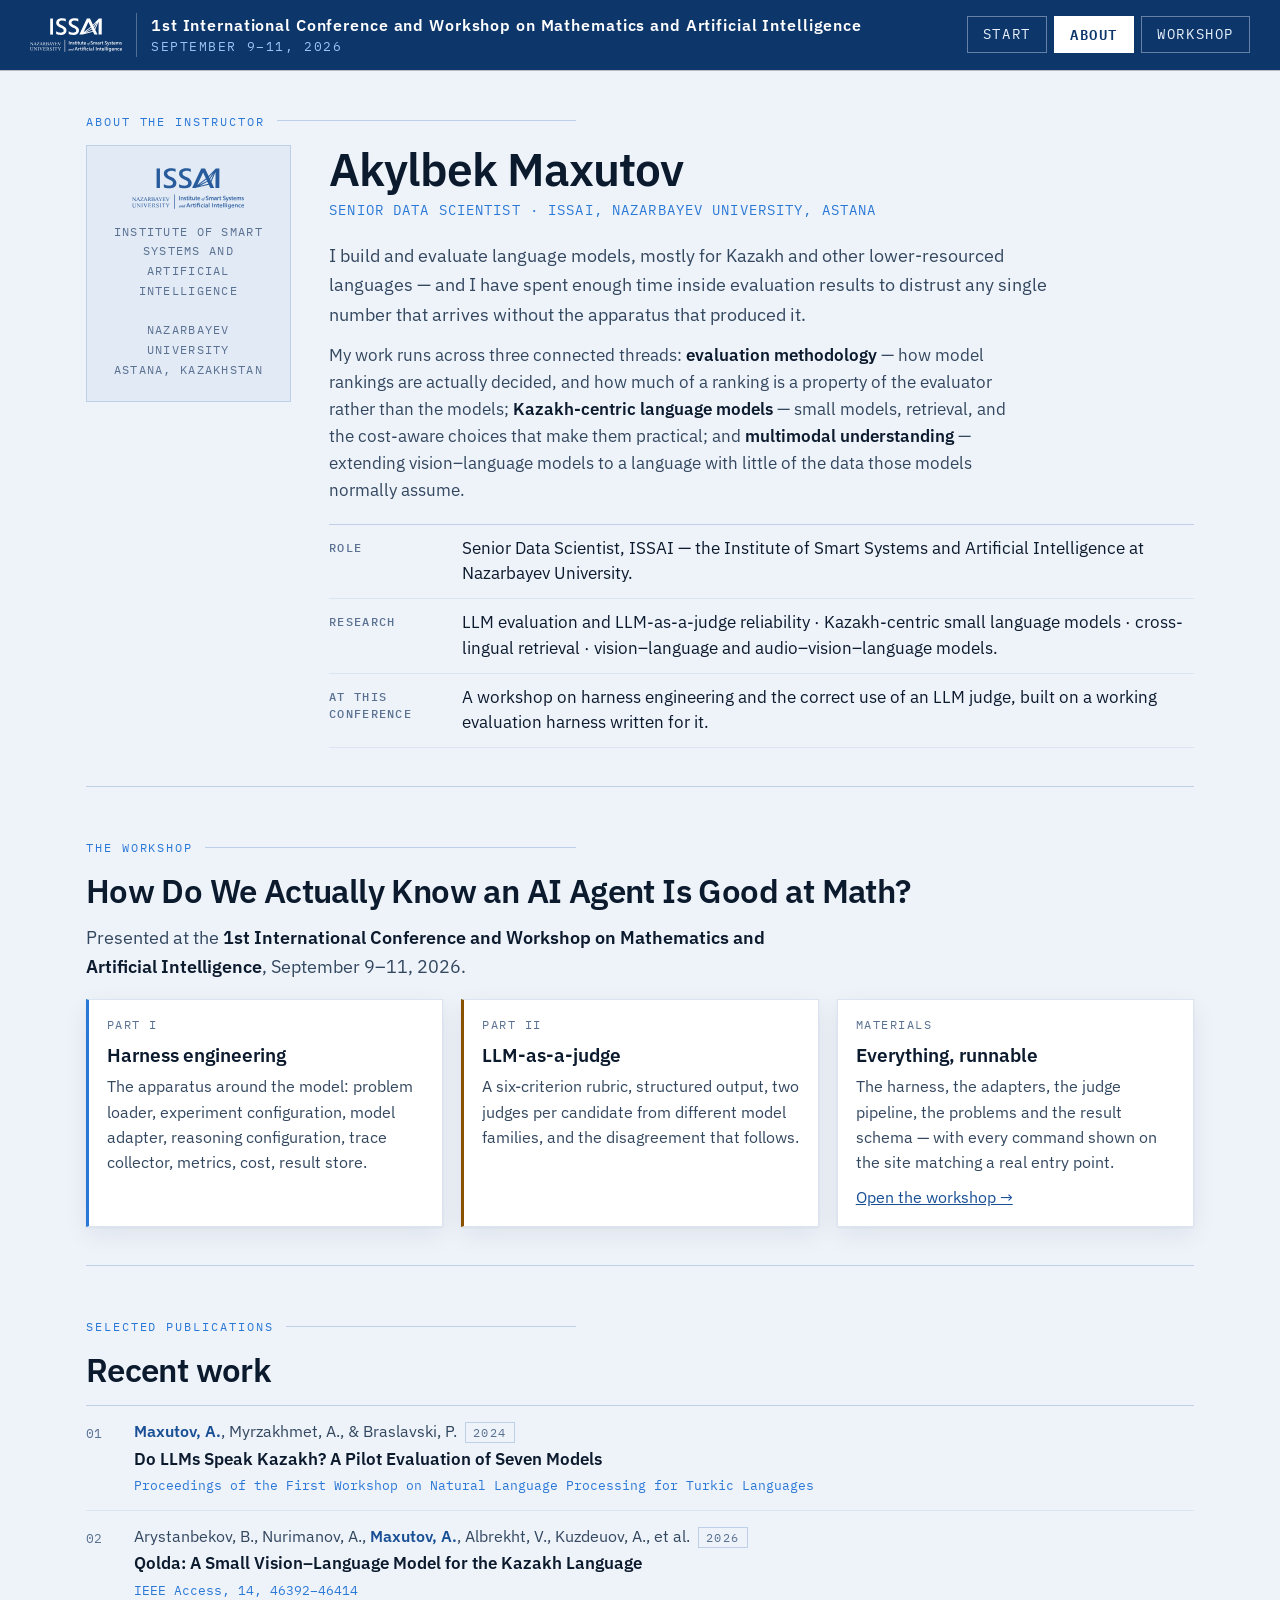
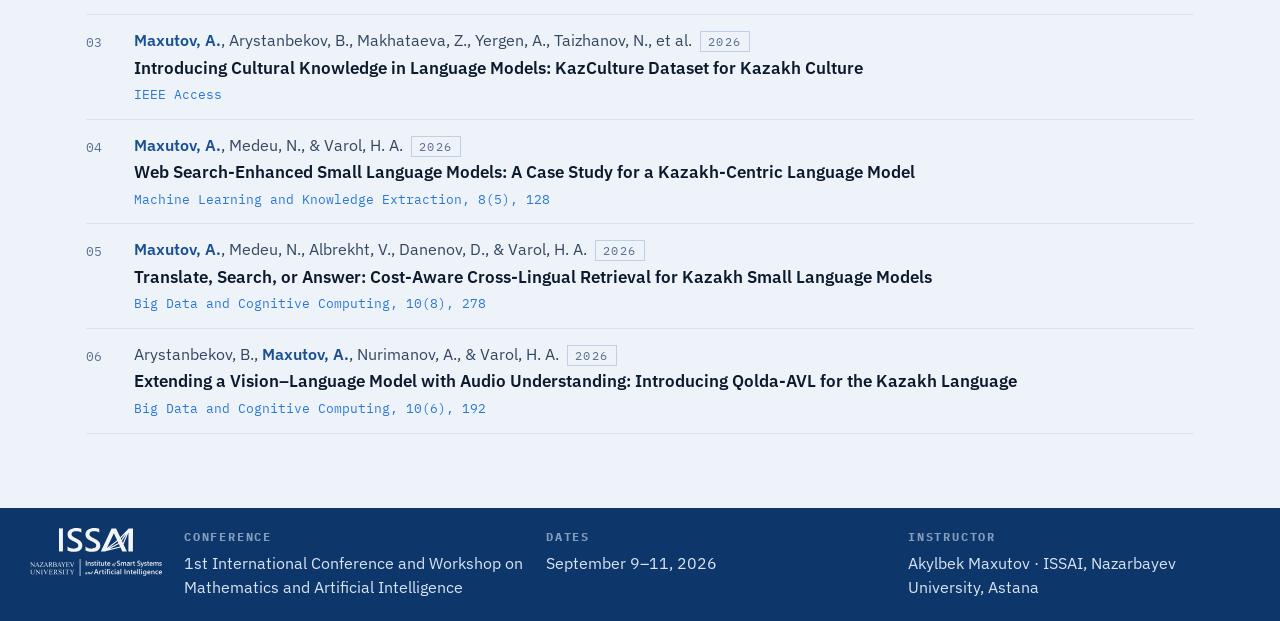
==== commit b1db9cad: "update: new files" ====
--- a/about.html
+++ b/about.html
@@ -60,7 +60,7 @@
   --eff-low:#86B6EF; --eff-med:#3987E5; --eff-high:#184F95;
 
   /* --- chrome --- */
-  --rule:#BDD0E8; --rule-soft:#DBE5F2; --grid:#E3EBF6;
+  --rule:#BDD0E8; --rule-soft:#DBE5F2; --grid:#E3EBF6; --flow:#5A7192;
   --code-bg:#0B1729; --code-fg:#D6E3F3; --code-dim:#6D8CB0;
   --code-kw:#93BCF5; --code-str:#E5AC7E; --code-com:#65809F;
   --code-def:#7ED6B8; --code-num:#D9AEEA;
@@ -83,7 +83,7 @@
      the more prominent mark. Same three steps, re-stepped for the dark band and
      validated against #131E30 (monotone L, gaps >= 0.06, light end 2.06:1). */
   --eff-low:#184F95; --eff-med:#2A78D6; --eff-high:#86B6EF;
-    --rule:#2A3E5C; --rule-soft:#1E2E47; --grid:#1C2B42;
+    --rule:#2A3E5C; --rule-soft:#1E2E47; --grid:#1C2B42; --flow:#93A8C4;
     --code-bg:#08111F; --code-fg:#D6E3F3;
     --shadow:0 1px 2px rgba(0,0,0,.45), 0 8px 24px rgba(0,0,0,.35);
   }
@@ -100,7 +100,7 @@
      the more prominent mark. Same three steps, re-stepped for the dark band and
      validated against #131E30 (monotone L, gaps >= 0.06, light end 2.06:1). */
   --eff-low:#184F95; --eff-med:#2A78D6; --eff-high:#86B6EF;
-  --rule:#2A3E5C; --rule-soft:#1E2E47; --grid:#1C2B42;
+  --rule:#2A3E5C; --rule-soft:#1E2E47; --grid:#1C2B42; --flow:#93A8C4;
   --code-bg:#08111F; --code-fg:#D6E3F3;
   --shadow:0 1px 2px rgba(0,0,0,.45), 0 8px 24px rgba(0,0,0,.35);
 }
@@ -123,9 +123,8 @@
    CONFERENCE CHROME — the identity band, top and bottom
    ========================================================================== */
 .band{background:var(--blue-deep);color:#EAF2FD;width:100%}
-:root[data-theme="dark"] .band,
-:root:not([data-theme="light"]) .band{background:#0B1A31}
-@media (prefers-color-scheme:light){:root:not([data-theme="dark"]) .band{background:#0D366B}}
+:root[data-theme="dark"] .band{background:#0B1A31}
+@media (prefers-color-scheme:dark){:root:not([data-theme="light"]) .band{background:#0B1A31}}
 .band--top{position:sticky;top:0;z-index:60;box-shadow:0 1px 0 rgba(0,0,0,.22)}
 .band__in{
   max-width:1560px;margin:0 auto;padding:13px clamp(14px,2.6vw,30px);
@@ -263,7 +262,8 @@
 .partno b{
   font-size:12.8px;color:#FFF;background:var(--blue);padding:3px 9px;font-weight:600;letter-spacing:.1em;
 }
-:root[data-theme="dark"] .partno b,:root:not([data-theme="light"]) .partno b{color:#0A1220}
+:root[data-theme="dark"] .partno b{color:#0A1220}
+@media (prefers-color-scheme:dark){:root:not([data-theme="light"]) .partno b{color:#0A1220}}
 .partno::after{content:"";flex:1;height:1px;background:var(--rule)}
 .partno--judge{color:var(--amber)}
 .partno--judge b{background:var(--amber)}
@@ -454,7 +454,8 @@
 .nd--core b{color:var(--blue)}
 .nd--model{border-color:var(--blue);background:var(--blue);color:#FFF}
 .nd--model b,.nd--model span{color:#FFF}
-:root[data-theme="dark"] .nd--model,:root:not([data-theme="light"]) .nd--model{background:var(--blue-2)}
+:root[data-theme="dark"] .nd--model{background:var(--blue-2)}
+@media (prefers-color-scheme:dark){:root:not([data-theme="light"]) .nd--model{background:var(--blue-2)}}
 .nd--judge{border-color:var(--amber);background:var(--amber-soft)}
 .nd--judge b{color:var(--amber)}
 .nd--out{border-color:var(--pass);background:var(--pass-soft)}
@@ -467,21 +468,21 @@
 /* vertical stack with arrows */
 .stackfig{display:grid;justify-items:center;gap:0}
 .stackfig .nd{width:min(100%,330px)}
-.dn{width:1px;height:16px;background:var(--rule);position:relative}
+.dn{width:2px;height:18px;background:var(--flow);position:relative}
 .dn::after{content:"";position:absolute;bottom:0;left:50%;transform:translateX(-50%);
-  border-left:4px solid transparent;border-right:4px solid transparent;border-top:5px solid var(--rule)}
+  border-left:5px solid transparent;border-right:5px solid transparent;border-top:6px solid var(--flow)}
 
 /* horizontal row with arrows */
 .rowfig{display:flex;align-items:stretch;gap:0;min-width:0;overflow-x:auto;padding-bottom:4px}
 .rowfig .nd{flex:1 1 0;min-width:118px}
-.rt{flex:0 0 22px;display:flex;align-items:center;justify-content:center;color:var(--rule);font-size:17.1px}
+.rt{flex:0 0 22px;display:flex;align-items:center;justify-content:center;color:var(--flow);font-weight:600;font-size:17.1px}
 
 /* fan-out: one parent, N children */
 .fan{display:grid;gap:0;justify-items:center}
 .fan__top{width:min(100%,340px)}
 .fan__bar{width:100%;height:22px;position:relative}
-.fan__bar::before{content:"";position:absolute;top:0;left:50%;width:1px;height:11px;background:var(--rule)}
-.fan__bar::after{content:"";position:absolute;top:11px;left:12.5%;right:12.5%;height:1px;background:var(--rule)}
+.fan__bar::before{content:"";position:absolute;top:0;left:50%;width:2px;height:11px;background:var(--flow)}
+.fan__bar::after{content:"";position:absolute;top:11px;left:12.5%;right:12.5%;height:2px;background:var(--flow)}
 .fan__legs{display:grid;grid-template-columns:repeat(3,1fr);gap:clamp(8px,1.4vw,16px);width:100%}
 .fan__legs--2{grid-template-columns:repeat(2,1fr);max-width:640px}
 .fan__leg{display:grid;justify-items:stretch;gap:0}
@@ -494,13 +495,13 @@
 .arch__row--3{grid-template-columns:repeat(3,1fr)}
 .arch__row--1{max-width:380px}
 .arch__split{width:100%;height:26px;position:relative}
-.arch__split::before{content:"";position:absolute;top:0;left:50%;width:1px;height:12px;background:var(--rule)}
-.arch__split::after{content:"";position:absolute;top:12px;left:16.6%;right:16.6%;height:1px;background:var(--rule)}
+.arch__split::before{content:"";position:absolute;top:0;left:50%;width:2px;height:12px;background:var(--flow)}
+.arch__split::after{content:"";position:absolute;top:12px;left:16.6%;right:16.6%;height:2px;background:var(--flow)}
 .arch__legs{display:grid;grid-template-columns:repeat(3,1fr);gap:clamp(8px,1.2vw,14px);width:100%}
 .arch__legs .dn{justify-self:center}
 .arch__merge{width:100%;height:26px;position:relative}
-.arch__merge::before{content:"";position:absolute;top:0;left:16.6%;right:16.6%;height:1px;background:var(--rule)}
-.arch__merge::after{content:"";position:absolute;top:0;left:50%;width:1px;height:26px;background:var(--rule)}
+.arch__merge::before{content:"";position:absolute;top:0;left:16.6%;right:16.6%;height:2px;background:var(--flow)}
+.arch__merge::after{content:"";position:absolute;top:0;left:50%;width:2px;height:26px;background:var(--flow)}
 @media(max-width:700px){
   .arch__row--3,.arch__legs{grid-template-columns:1fr}
   .arch__split,.arch__merge{height:14px}
@@ -726,7 +727,8 @@
 @media(max-width:900px){.comp{grid-template-columns:1fr}}
 .comp__h{grid-column:1/-1;display:flex;align-items:center;gap:11px;flex-wrap:wrap;padding:7px 13px;background:var(--sunk);border-bottom:1px solid var(--rule)}
 .comp__kind{font-family:var(--mono);font-size:11px;letter-spacing:.13em;text-transform:uppercase;color:#FFF;background:var(--blue);padding:2px 7px}
-:root[data-theme="dark"] .comp__kind,:root:not([data-theme="light"]) .comp__kind{color:#0A1220}
+:root[data-theme="dark"] .comp__kind{color:#0A1220}
+@media (prefers-color-scheme:dark){:root:not([data-theme="light"]) .comp__kind{color:#0A1220}}
 .comp--class .comp__kind{background:var(--amber)}
 .comp--const .comp__kind,.comp--imports .comp__kind,.comp--docstring .comp__kind,
 .comp--bootstrap .comp__kind,.comp--main .comp__kind,.comp--file .comp__kind{background:var(--meta)}
@@ -985,7 +987,7 @@
 
 <footer class="band band--bot">
   <div class="band__in">
-    <svg class="logo" style="width:78px;height:29px;opacity:.85" role="img" aria-label="ISSAI"><use href="#issai"></use></svg>
+    <svg class="logo" style="width:132px;height:48px;opacity:.95" role="img" aria-label="ISSAI"><use href="#issai"></use></svg>
     <div class="foot__cols">
       <div class="fcol"><b>Conference</b><span>1st International Conference and Workshop on Mathematics and Artificial Intelligence</span></div>
       <div class="fcol"><b>Dates</b><span>September 9–11, 2026</span></div>
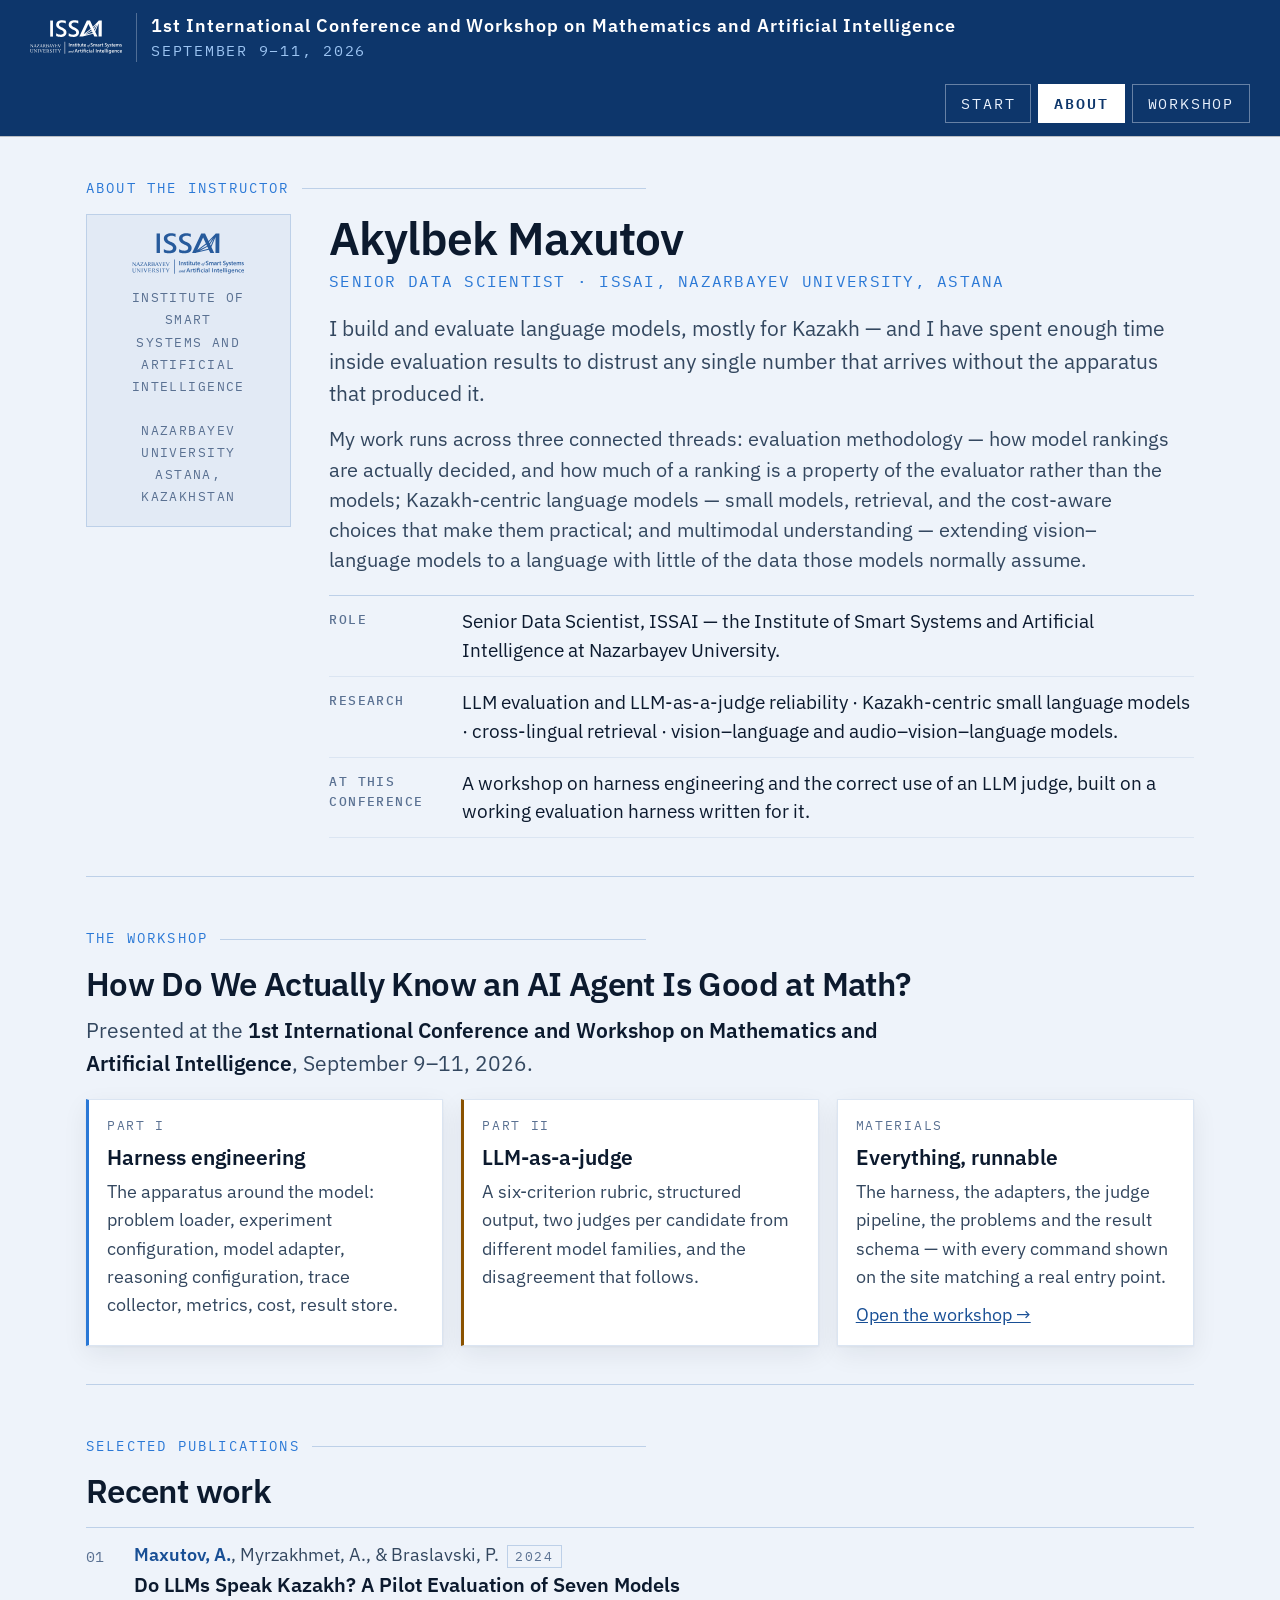
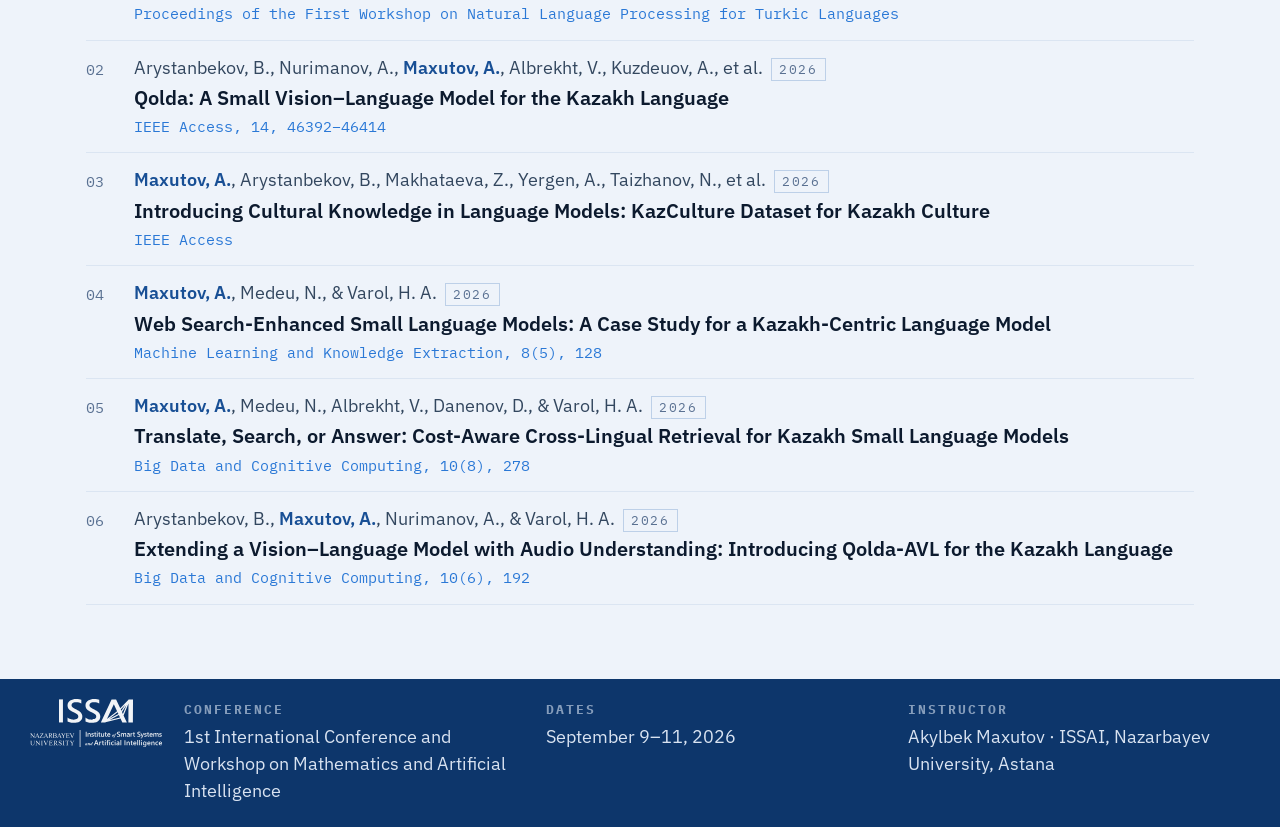
==== commit fbf62262: "update: new files" ====
--- a/about.html
+++ b/about.html
@@ -67,7 +67,7 @@
   --shadow:0 1px 2px rgba(12,26,46,.05), 0 8px 24px rgba(12,26,46,.07);
   --sans:"IBM Plex Sans",system-ui,-apple-system,"Segoe UI",Roboto,Helvetica,Arial,sans-serif;
   --mono:"IBM Plex Mono",ui-monospace,SFMono-Regular,Menlo,Consolas,monospace;
-  --rail:318px;
+  --rail:344px;
 }
 
 @media (prefers-color-scheme:dark){
@@ -111,7 +111,7 @@
 html,body{margin:0;padding:0}
 body{
   background:var(--paper);color:var(--ink);
-  font-family:var(--sans);font-size:19.5px;line-height:1.55;
+  font-family:var(--sans);font-size:21.8px;line-height:1.55;
   -webkit-font-smoothing:antialiased;
 }
 img,svg{max-width:100%}
@@ -134,11 +134,11 @@
 .conf{display:flex;align-items:center;gap:14px;text-decoration:none;color:inherit;min-width:0}
 .conf__txt{
   border-left:1px solid rgba(234,242,253,.3);padding-left:14px;min-width:0;
-  font-family:var(--mono);font-size:13px;letter-spacing:.1em;text-transform:uppercase;
+  font-family:var(--mono);font-size:14.6px;letter-spacing:.1em;text-transform:uppercase;
   color:rgba(234,242,253,.72);line-height:1.5;
 }
 .conf__txt b{
-  display:block;color:#FFFFFF;font-weight:600;font-size:16px;letter-spacing:.055em;
+  display:block;color:#FFFFFF;font-weight:600;font-size:17.9px;letter-spacing:.055em;
   text-transform:none;font-family:var(--sans);
 }
 .conf__txt i{display:block;font-style:normal;color:#9CC4F2;letter-spacing:.12em}
@@ -146,7 +146,7 @@
 
 .navbtns{display:flex;gap:7px;margin-left:auto}
 .navbtn{
-  font-family:var(--mono);font-size:13.5px;letter-spacing:.12em;text-transform:uppercase;
+  font-family:var(--mono);font-size:15.1px;letter-spacing:.12em;text-transform:uppercase;
   padding:7px 15px;border:1px solid rgba(234,242,253,.4);color:#EAF2FD;text-decoration:none;
   background:transparent;transition:background .15s,border-color .15s,color .15s;white-space:nowrap;
 }
@@ -157,10 +157,10 @@
 .band--bot .band__in{padding-top:20px;padding-bottom:22px;align-items:flex-start}
 .foot__cols{display:grid;grid-template-columns:repeat(auto-fit,minmax(180px,1fr));gap:20px;flex:1}
 .fcol b{
-  display:block;font-family:var(--mono);font-size:12px;letter-spacing:.15em;
+  display:block;font-family:var(--mono);font-size:13.4px;letter-spacing:.15em;
   text-transform:uppercase;color:rgba(234,242,253,.55);margin-bottom:5px;
 }
-.fcol span{font-size:16px;line-height:1.5;color:rgba(234,242,253,.92);display:block}
+.fcol span{font-size:17.9px;line-height:1.5;color:rgba(234,242,253,.92);display:block}
 .fcol a{color:#9CC4F2}
 
 /* ==========================================================================
@@ -183,10 +183,10 @@
   padding:13px 16px 10px;border-bottom:1px solid var(--rule-soft);
   display:flex;align-items:baseline;gap:9px;
 }
-.rail__title{font-family:var(--mono);font-size:13px;letter-spacing:.15em;text-transform:uppercase;color:var(--meta)}
-.rail__count{margin-left:auto;font-family:var(--mono);font-size:13px;color:var(--meta);font-variant-numeric:tabular-nums}
+.rail__title{font-family:var(--mono);font-size:14.6px;letter-spacing:.15em;text-transform:uppercase;color:var(--meta)}
+.rail__count{margin-left:auto;font-family:var(--mono);font-size:14.6px;color:var(--meta);font-variant-numeric:tabular-nums}
 .rail__foot{padding:14px 16px 26px;border-top:1px solid var(--rule-soft);margin-top:10px}
-.rail__foot p{font-size:13.4px;color:var(--meta);line-height:1.5;margin:0}
+.rail__foot p{font-size:15px;color:var(--meta);line-height:1.5;margin:0}
 
 .nav__list{list-style:none;margin:0;padding:8px 0 4px}
 .nav__sub{list-style:none;margin:0;padding:0 0 5px}
@@ -195,17 +195,17 @@
 .nav__row .nav__link--top{flex:1;min-width:0}
 .nav__link{
   display:flex;align-items:baseline;gap:10px;text-decoration:none;color:var(--ink-2);
-  padding:7px 16px;font-size:16.1px;line-height:1.35;border-left:3px solid transparent;
+  padding:7px 16px;font-size:18px;line-height:1.35;border-left:3px solid transparent;
 }
 .nav__link:hover{background:var(--sunk);color:var(--ink)}
 .nav__link--top{font-weight:500}
 .nav__num{
-  font-family:var(--mono);font-size:11.6px;color:var(--meta);
+  font-family:var(--mono);font-size:13px;color:var(--meta);
   font-variant-numeric:tabular-nums;flex:0 0 auto;padding-top:2px;
 }
 .nav__label{min-width:0}
 .nav__link--sub{
-  padding:6px 18px 6px 48px;font-size:15.1px;color:var(--meta);
+  padding:6px 18px 6px 48px;font-size:16.9px;color:var(--meta);
 }
 .nav__link--sub:hover{color:var(--ink)}
 .nav__link.is-active{
@@ -227,7 +227,7 @@
 
 .railbtn{
   display:inline-flex;align-items:center;gap:8px;
-  font-family:var(--mono);font-size:13.5px;letter-spacing:.12em;text-transform:uppercase;
+  font-family:var(--mono);font-size:15.1px;letter-spacing:.12em;text-transform:uppercase;
   padding:7px 13px;border:1px solid rgba(234,242,253,.4);color:#EAF2FD;background:transparent;
   cursor:pointer;transition:background .15s,border-color .15s;
 }
@@ -257,10 +257,10 @@
 
 .partno{
   display:flex;align-items:center;gap:13px;margin:0 0 13px;
-  font-family:var(--mono);font-size:12.2px;letter-spacing:.16em;text-transform:uppercase;color:var(--blue-2);
+  font-family:var(--mono);font-size:13.7px;letter-spacing:.16em;text-transform:uppercase;color:var(--blue-2);
 }
 .partno b{
-  font-size:12.8px;color:#FFF;background:var(--blue);padding:3px 9px;font-weight:600;letter-spacing:.1em;
+  font-size:14.3px;color:#FFF;background:var(--blue);padding:3px 9px;font-weight:600;letter-spacing:.1em;
 }
 :root[data-theme="dark"] .partno b{color:#0A1220}
 @media (prefers-color-scheme:dark){:root:not([data-theme="light"]) .partno b{color:#0A1220}}
@@ -269,27 +269,27 @@
 .partno--judge b{background:var(--amber)}
 
 h1,h2,h3,h4{font-family:var(--sans);margin:0;color:var(--ink);text-wrap:balance;font-weight:600}
-h1{font-size:clamp(35.4px,4vw,61px);line-height:1.08;letter-spacing:-.022em}
-h2{font-size:clamp(26.8px,2.6vw,40.3px);line-height:1.16;letter-spacing:-.018em;margin-bottom:12px}
-h3{font-size:clamp(18.3px,1.5vw,22px);line-height:1.32}
-h4{font-size:16.5px}
+h1{font-size:clamp(39.6px,4vw,68.3px);line-height:1.08;letter-spacing:-.022em}
+h2{font-size:clamp(30px,2.6vw,45.1px);line-height:1.16;letter-spacing:-.018em;margin-bottom:12px}
+h3{font-size:clamp(20.5px,1.5vw,24.6px);line-height:1.32}
+h4{font-size:18.5px}
 p{margin:0 0 13px;max-width:70ch}
-.lede{font-size:clamp(18.3px,1.4vw,22px);color:var(--ink-2);line-height:1.6;max-width:66ch}
+.lede{font-size:clamp(20.5px,1.4vw,24.6px);color:var(--ink-2);line-height:1.6;max-width:66ch}
 strong{font-weight:600;color:var(--ink)}
 a{color:var(--blue)}
 em{font-style:italic}
 .eyebrow{
-  font-family:var(--mono);font-size:12.2px;letter-spacing:.16em;text-transform:uppercase;
+  font-family:var(--mono);font-size:13.7px;letter-spacing:.16em;text-transform:uppercase;
   color:var(--blue-2);display:flex;align-items:center;gap:12px;margin:0 0 15px;
 }
 .eyebrow::after{content:"";flex:1;height:1px;background:var(--rule)}
 .eyebrow--judge{color:var(--amber)}
 .quote{
   border-left:3px solid var(--blue-2);padding:2px 0 2px 18px;margin:0 0 20px;
-  font-size:clamp(19.5px,1.8vw,25.6px);line-height:1.42;max-width:58ch;color:var(--ink);
+  font-size:clamp(21.8px,1.8vw,28.7px);line-height:1.42;max-width:58ch;color:var(--ink);
 }
 .note{
-  font-size:15.2px;line-height:1.65;color:var(--meta);
+  font-size:17px;line-height:1.65;color:var(--meta);
   border-top:1px dashed var(--rule);padding-top:10px;margin-top:16px;max-width:84ch;
 }
 .mono{font-family:var(--mono);font-size:.94em}
@@ -298,12 +298,12 @@
    so a detail panel rendered below it is still on screen after the click that
    asked for it. A 96-row table pushes its own detail off the bottom otherwise. */
 .tallscroll{overflow:auto;max-height:min(58vh,520px);border:1px solid var(--rule-soft);background:var(--surface)}
-.tallscroll table{margin:0;min-width:1180px}
+.tallscroll table{margin:0;min-width:1320px}
 .tallscroll thead th{position:sticky;top:0;background:var(--sunk);z-index:1;padding:9px 12px 9px 0}
 .tallscroll thead th:first-child{padding-left:12px}
 .tallscroll td:first-child{padding-left:12px}
 .tallscroll tbody tr:hover{background:var(--blue-soft)}
-.kbd{font-family:var(--mono);font-size:12.8px;border:1px solid var(--rule);
+.kbd{font-family:var(--mono);font-size:14.3px;border:1px solid var(--rule);
   border-bottom-width:2px;padding:1px 5px;color:var(--ink-2);background:var(--surface)}
 
 /* ---------- layout helpers ---------- */
@@ -321,36 +321,45 @@
 
 .card{background:var(--surface);border:1px solid var(--rule-soft);padding:16px 18px;box-shadow:var(--shadow)}
 .card h3{margin-bottom:6px}
-.card p{font-size:16.3px;color:var(--ink-2);margin:0;max-width:none}
+.card p{font-size:18.3px;color:var(--ink-2);margin:0;max-width:none}
 .card p+p{margin-top:8px}
-.card__k{font-family:var(--mono);font-size:11.6px;letter-spacing:.13em;text-transform:uppercase;color:var(--meta);display:block;margin-bottom:8px}
+.card__k{font-family:var(--mono);font-size:13px;letter-spacing:.13em;text-transform:uppercase;color:var(--meta);display:block;margin-bottom:8px}
 .card--blue{border-left:3px solid var(--blue-2)}
 .card--judge{border-left:3px solid var(--amber)}
 
 .tile{background:var(--surface);border:1px solid var(--rule-soft);padding:15px 17px;box-shadow:var(--shadow)}
-.tile__n{font-size:clamp(29.3px,2.9vw,42.7px);font-weight:600;line-height:1.05;color:var(--blue);
+.tile__n{font-size:clamp(32.8px,2.9vw,47.8px);font-weight:600;line-height:1.05;color:var(--blue);
   letter-spacing:-.02em;overflow-wrap:anywhere;min-width:0}
-.tile__l{font-family:var(--mono);font-size:11.6px;letter-spacing:.1em;text-transform:uppercase;color:var(--meta);margin-top:7px;line-height:1.55}
+.tile__l{font-family:var(--mono);font-size:13px;letter-spacing:.1em;text-transform:uppercase;color:var(--meta);margin-top:7px;line-height:1.55}
 .tile--judge .tile__n{color:var(--amber)}
+/* The four-questions tiles hold sentences, not labels. Uppercase mono at 11.6px
+   in muted grey is the wrong instrument for that — it is built for a two-word
+   caption. Sentence case, full ink, larger. */
+.tile--q .tile__l{
+  font-family:var(--sans);font-size:18.5px;letter-spacing:0;text-transform:none;
+  color:var(--ink);line-height:1.45;margin-top:10px;
+}
+.tile--q .tile__l b{font-weight:600;color:var(--ink)}
+.tile--q{padding:18px 20px}
 
 .why{border-left:3px solid var(--blue-2);padding:1px 0 1px 15px;margin:0 0 15px}
-.why h3{font-size:17.7px;margin-bottom:5px}
-.why p{font-size:16.3px;color:var(--ink-2);margin:0}
+.why h3{font-size:19.8px;margin-bottom:5px}
+.why p{font-size:18.3px;color:var(--ink-2);margin:0}
 .bad{border-left:3px solid var(--fail);padding:1px 0 1px 15px;margin:0 0 14px}
 .good{border-left:3px solid var(--pass);padding:1px 0 1px 15px;margin:0 0 14px}
-.bad .lbl,.good .lbl{font-family:var(--mono);font-size:11.6px;letter-spacing:.13em;text-transform:uppercase;display:block;margin-bottom:4px}
+.bad .lbl,.good .lbl{font-family:var(--mono);font-size:13px;letter-spacing:.13em;text-transform:uppercase;display:block;margin-bottom:4px}
 .bad .lbl{color:var(--fail)} .good .lbl{color:var(--pass)}
-.bad p,.good p{font-size:16.3px;margin:0;line-height:1.5;color:var(--ink-2)}
-
-.tag{display:inline-block;font-family:var(--mono);font-size:11.6px;letter-spacing:.1em;text-transform:uppercase;padding:3px 8px;border:1px solid var(--rule);color:var(--meta)}
+.bad p,.good p{font-size:18.3px;margin:0;line-height:1.5;color:var(--ink-2)}
+
+.tag{display:inline-block;font-family:var(--mono);font-size:13px;letter-spacing:.1em;text-transform:uppercase;padding:3px 8px;border:1px solid var(--rule);color:var(--meta)}
 .tag--blue{color:var(--blue);border-color:var(--blue)}
 .tag--judge{color:var(--amber);border-color:var(--amber)}
 .tag--fail{color:var(--fail);border-color:var(--fail)}
 .tag--pass{color:var(--pass);border-color:var(--pass)}
 
-table{border-collapse:collapse;width:100%;font-size:16.1px}
+table{border-collapse:collapse;width:100%;font-size:18px}
 th,td{text-align:left;padding:8px 12px 8px 0;border-bottom:1px solid var(--rule-soft);vertical-align:top}
-th{font-family:var(--mono);font-size:11.6px;letter-spacing:.11em;text-transform:uppercase;color:var(--meta);font-weight:500;border-bottom-color:var(--rule)}
+th{font-family:var(--mono);font-size:13px;letter-spacing:.11em;text-transform:uppercase;color:var(--meta);font-weight:500;border-bottom-color:var(--rule)}
 td.num,th.num{font-family:var(--mono);font-variant-numeric:tabular-nums;text-align:right;padding-right:14px}
 
 /* ==========================================================================
@@ -358,9 +367,9 @@
    ========================================================================== */
 .code{background:var(--code-bg);border:1px solid var(--rule);box-shadow:var(--shadow);margin:0}
 .code__bar{display:flex;align-items:center;gap:12px;padding:7px 13px;border-bottom:1px solid rgba(255,255,255,.09);background:rgba(255,255,255,.03)}
-.code__file{font-family:var(--mono);font-size:13.4px;color:#A6C6EC;font-weight:500}
-.code__what{font-family:var(--mono);font-size:11.6px;letter-spacing:.1em;text-transform:uppercase;color:var(--code-dim);margin-left:auto;text-align:right}
-.code pre{margin:0;padding:12px 15px;overflow-x:auto;font-family:var(--mono);font-size:14px;line-height:1.62;color:var(--code-fg);tab-size:4}
+.code__file{font-family:var(--mono);font-size:15px;color:#A6C6EC;font-weight:500}
+.code__what{font-family:var(--mono);font-size:13px;letter-spacing:.1em;text-transform:uppercase;color:var(--code-dim);margin-left:auto;text-align:right}
+.code pre{margin:0;padding:12px 15px;overflow-x:auto;font-family:var(--mono);font-size:15.7px;line-height:1.62;color:var(--code-fg);tab-size:4}
 .code pre code{font:inherit;color:inherit;white-space:pre-wrap;overflow-wrap:break-word}
 .code .k{color:var(--code-kw)} .code .s{color:var(--code-str)}
 .code .c{color:var(--code-com);font-style:italic}
@@ -368,16 +377,16 @@
 .code .n{color:var(--code-num)}
 
 .explain{border:1px solid var(--rule);border-top:0;background:var(--surface);padding:13px 15px 14px;margin:0 0 20px}
-.explain__lead{font-size:16.3px;line-height:1.55;color:var(--ink);margin:0 0 11px;max-width:none}
+.explain__lead{font-size:18.3px;line-height:1.55;color:var(--ink);margin:0 0 11px;max-width:none}
 .explain__lead b{color:var(--blue);font-weight:600}
 .explain__pts{list-style:none;margin:0;padding:0;display:grid;gap:8px}
-.explain__pts li{display:grid;grid-template-columns:minmax(88px,24%) 1fr;gap:12px;align-items:start;font-size:15.5px;line-height:1.5}
+.explain__pts li{display:grid;grid-template-columns:minmax(88px,24%) 1fr;gap:12px;align-items:start;font-size:17.4px;line-height:1.5}
 @media(max-width:560px){.explain__pts li{grid-template-columns:1fr;gap:2px}}
 /* Column 1 is CAPPED. Left to size on its content, a long token like
    `{"effort": ..., "summary": "auto"}` takes most of the row and squeezes the
    explanation into a column so narrow it wraps one word per line. */
 .explain__pts code{
-  font-family:var(--mono);font-size:13.4px;color:var(--blue);background:var(--sunk);
+  font-family:var(--mono);font-size:15px;color:var(--blue);background:var(--sunk);
   border:1px solid var(--rule-soft);padding:2px 6px;justify-self:start;
   white-space:normal;overflow-wrap:anywhere;min-width:0;
 }
@@ -390,12 +399,12 @@
 .term{background:#08111F;border:1px solid var(--rule);box-shadow:var(--shadow);margin:0}
 .term__bar{display:flex;gap:6px;align-items:center;padding:7px 13px;border-bottom:1px solid rgba(255,255,255,.09);flex-wrap:wrap}
 .term__dot{width:8px;height:8px;border-radius:50%;background:#2C4160}
-.term__cmd{font-family:var(--mono);font-size:13.4px;color:#A6C6EC;margin-left:8px;overflow-wrap:anywhere;min-width:0}
-.term pre{margin:0;padding:12px 15px;overflow-x:auto;font-family:var(--mono);font-size:13.9px;line-height:1.6;color:#C2D3E8;white-space:pre;tab-size:4}
+.term__cmd{font-family:var(--mono);font-size:15px;color:#A6C6EC;margin-left:8px;overflow-wrap:anywhere;min-width:0}
+.term pre{margin:0;padding:12px 15px;overflow-x:auto;font-family:var(--mono);font-size:15.6px;line-height:1.6;color:#C2D3E8;white-space:pre;tab-size:4}
 .term .g{color:#6CC79C} .term .y{color:#E5BC70} .term .dimtxt{color:#5A7391}
 
 .copy{
-  margin-left:auto;font-family:var(--mono);font-size:11px;letter-spacing:.13em;text-transform:uppercase;
+  margin-left:auto;font-family:var(--mono);font-size:12.3px;letter-spacing:.13em;text-transform:uppercase;
   padding:4px 9px;border:1px solid rgba(166,198,236,.4);background:transparent;color:#A6C6EC;
   cursor:pointer;transition:background .14s,color .14s,border-color .14s;flex:0 0 auto;
 }
@@ -407,26 +416,26 @@
   display:grid;grid-template-columns:auto minmax(0,1fr) auto;gap:6px 11px;align-items:baseline;
   background:var(--code-bg);border:1px solid var(--rule);padding:9px 13px;
 }
-.cmd__p{font-family:var(--mono);font-size:14px;color:#6CC79C}
+.cmd__p{font-family:var(--mono);font-size:15.7px;color:#6CC79C}
 .cmd__t{
-  font-family:var(--mono);font-size:14.6px;color:#DCE8F7;
+  font-family:var(--mono);font-size:16.4px;color:#DCE8F7;
   white-space:pre-wrap;overflow-wrap:anywhere;   /* wrap, never scroll out of reach */
 }
 .cmd__what{
-  grid-column:2;font-family:var(--mono);font-size:11.6px;letter-spacing:.1em;
+  grid-column:2;font-family:var(--mono);font-size:13px;letter-spacing:.1em;
   text-transform:uppercase;color:var(--code-dim);
 }
 .cmd__bar .copy{grid-column:3;grid-row:1;align-self:start;margin-left:0}
 .cmdgroup{margin:0 0 20px}
-.cmdgroup h4{font-family:var(--mono);font-size:11.6px;letter-spacing:.13em;text-transform:uppercase;color:var(--meta);margin:0 0 8px}
+.cmdgroup h4{font-family:var(--mono);font-size:13px;letter-spacing:.13em;text-transform:uppercase;color:var(--meta);margin:0 0 8px}
 
 details.more{border:1px solid var(--rule);background:var(--surface);margin:0 0 18px}
 details.more>summary{
-  cursor:pointer;padding:10px 14px;font-family:var(--mono);font-size:13.4px;letter-spacing:.1em;
+  cursor:pointer;padding:10px 14px;font-family:var(--mono);font-size:15px;letter-spacing:.1em;
   text-transform:uppercase;color:var(--blue);display:flex;gap:11px;align-items:center;list-style:none;
 }
 details.more>summary::-webkit-details-marker{display:none}
-details.more>summary::before{content:"▸";color:var(--meta);font-size:12.2px}
+details.more>summary::before{content:"▸";color:var(--meta);font-size:13.7px}
 details.more[open]>summary::before{content:"▾"}
 details.more>summary:hover{background:var(--sunk)}
 details.more .inner{padding:0 14px 14px}
@@ -436,19 +445,19 @@
    DIAGRAMS — HTML/CSS/SVG, responsive, one visual language
    ========================================================================== */
 .fig{background:var(--surface);border:1px solid var(--rule);box-shadow:var(--shadow);padding:clamp(14px,2vw,22px);margin:0 0 18px}
-.fig__cap{font-family:var(--mono);font-size:11.6px;letter-spacing:.13em;text-transform:uppercase;color:var(--meta);
+.fig__cap{font-family:var(--mono);font-size:13px;letter-spacing:.13em;text-transform:uppercase;color:var(--meta);
   margin:0 0 14px;display:flex;gap:10px;align-items:baseline;flex-wrap:wrap}
 .fig__cap b{color:var(--blue);font-weight:600}
 .fig__cap--judge b{color:var(--amber)}
-.fig__note{font-size:14.4px;color:var(--meta);line-height:1.5;margin:13px 0 0;padding-top:10px;border-top:1px dashed var(--rule)}
+.fig__note{font-size:16.1px;color:var(--meta);line-height:1.5;margin:13px 0 0;padding-top:10px;border-top:1px dashed var(--rule)}
 
 /* a node in any pipeline */
 .nd{
   border:1px solid var(--rule);background:var(--raised);padding:9px 12px;text-align:center;
   display:flex;flex-direction:column;gap:3px;min-width:0;
 }
-.nd b{font-family:var(--mono);font-size:13.4px;color:var(--ink);font-weight:600;line-height:1.3}
-.nd span{font-size:12.8px;color:var(--meta);line-height:1.35}
+.nd b{font-family:var(--mono);font-size:15px;color:var(--ink);font-weight:600;line-height:1.3}
+.nd span{font-size:14.3px;color:var(--meta);line-height:1.35}
 .nd--in{border-color:var(--rule);background:var(--sunk)}
 .nd--core{border-color:var(--blue-2);background:var(--blue-soft)}
 .nd--core b{color:var(--blue)}
@@ -475,7 +484,7 @@
 /* horizontal row with arrows */
 .rowfig{display:flex;align-items:stretch;gap:0;min-width:0;overflow-x:auto;padding-bottom:4px}
 .rowfig .nd{flex:1 1 0;min-width:118px}
-.rt{flex:0 0 22px;display:flex;align-items:center;justify-content:center;color:var(--flow);font-weight:600;font-size:17.1px}
+.rt{flex:0 0 22px;display:flex;align-items:center;justify-content:center;color:var(--flow);font-weight:600;font-size:19.2px}
 
 /* fan-out: one parent, N children */
 .fan{display:grid;gap:0;justify-items:center}
@@ -510,15 +519,15 @@
 
 /* the experiment matrix grid */
 .mx{width:100%;border-collapse:separate;border-spacing:2px;min-width:520px}
-.mx th{font-family:var(--mono);font-size:11.6px;letter-spacing:.1em;text-transform:uppercase;color:var(--meta);padding:6px 8px;border:0;text-align:center}
-.mx th.rowh{text-align:right;padding-right:12px;white-space:nowrap;color:var(--ink);font-size:12.8px;letter-spacing:.04em;text-transform:none;font-weight:600}
+.mx th{font-family:var(--mono);font-size:13px;letter-spacing:.1em;text-transform:uppercase;color:var(--meta);padding:6px 8px;border:0;text-align:center}
+.mx th.rowh{text-align:right;padding-right:12px;white-space:nowrap;color:var(--ink);font-size:14.3px;letter-spacing:.04em;text-transform:none;font-weight:600}
 .mx td{padding:0;border:0}
 .cell{
   display:flex;flex-direction:column;align-items:center;justify-content:center;gap:2px;
   padding:11px 8px;min-height:60px;border:1px solid var(--rule-soft);background:var(--surface);
 }
-.cell b{font-family:var(--mono);font-size:12.2px;font-weight:600}
-.cell span{font-family:var(--mono);font-size:11px;color:var(--meta)}
+.cell b{font-family:var(--mono);font-size:13.7px;font-weight:600}
+.cell span{font-family:var(--mono);font-size:12.3px;color:var(--meta)}
 .cell--low{background:color-mix(in srgb,var(--eff-low) 22%,var(--surface));border-color:var(--eff-low)}
 .cell--medium{background:color-mix(in srgb,var(--eff-med) 22%,var(--surface));border-color:var(--eff-med)}
 .cell--high{background:color-mix(in srgb,var(--eff-high) 22%,var(--surface));border-color:var(--eff-high)}
@@ -531,7 +540,7 @@
 .cell--none span{color:var(--meta)}
 
 /* legend, shared by diagrams and charts */
-.legend{display:flex;gap:16px;flex-wrap:wrap;padding:10px 2px 0;font-family:var(--mono);font-size:12.8px;color:var(--ink-2);align-items:center}
+.legend{display:flex;gap:16px;flex-wrap:wrap;padding:10px 2px 0;font-family:var(--mono);font-size:14.3px;color:var(--ink-2);align-items:center}
 .legend i{display:inline-block;width:11px;height:11px;vertical-align:-1px;margin-right:6px;border-radius:2px}
 .legend .l1{background:var(--series-1)} .legend .l2{background:var(--series-2)} .legend .l3{background:var(--series-3)}
 .legend .e1{background:var(--eff-low)} .legend .e2{background:var(--eff-med)} .legend .e3{background:var(--eff-high)}
@@ -542,31 +551,31 @@
    ========================================================================== */
 .chart{background:var(--surface);border:1px solid var(--rule-soft);padding:15px 16px 10px;box-shadow:var(--shadow)}
 .chart__h{display:flex;align-items:baseline;gap:11px;margin:0 0 4px;flex-wrap:wrap}
-.chart__h h4{font-size:16.5px;font-weight:600}
-.chart__h span{font-family:var(--mono);font-size:11.6px;letter-spacing:.1em;text-transform:uppercase;color:var(--meta);margin-left:auto}
+.chart__h h4{font-size:18.5px;font-weight:600}
+.chart__h span{font-family:var(--mono);font-size:13px;letter-spacing:.1em;text-transform:uppercase;color:var(--meta);margin-left:auto}
 .chart svg{display:block;width:100%;height:auto;overflow:visible}
 .chart .ax{stroke:var(--rule);stroke-width:1}
 .chart .gr{stroke:var(--grid);stroke-width:1}
-.chart .tk{fill:var(--meta);font-family:var(--mono);font-size:11px}
-.chart .vl{fill:var(--ink);font-family:var(--mono);font-size:11.6px;font-weight:600}
-.chart .cat{fill:var(--ink-2);font-family:var(--mono);font-size:11.6px}
+.chart .tk{fill:var(--meta);font-family:var(--mono);font-size:12.3px}
+.chart .vl{fill:var(--ink);font-family:var(--mono);font-size:13px;font-weight:600}
+.chart .cat{fill:var(--ink-2);font-family:var(--mono);font-size:13px}
 .chart__tbl{margin-top:10px;border-top:1px dashed var(--rule);padding-top:8px}
 .chart__tbl summary{
-  cursor:pointer;font-family:var(--mono);font-size:11.6px;letter-spacing:.12em;
+  cursor:pointer;font-family:var(--mono);font-size:13px;letter-spacing:.12em;
   text-transform:uppercase;color:var(--meta);list-style:none;
 }
 .chart__tbl summary::-webkit-details-marker{display:none}
 .chart__tbl summary::before{content:"▸ ";color:var(--meta)}
 .chart__tbl[open] summary::before{content:"▾ "}
-.chart__tbl table{margin-top:9px;font-size:14.6px}
+.chart__tbl table{margin-top:9px;font-size:16.4px}
 
 .failgrp{border:1px solid var(--rule);background:var(--surface);padding:12px 14px;margin:0 0 10px}
 .failgrp__h{display:flex;align-items:center;gap:10px;flex-wrap:wrap;margin-bottom:7px}
-.failgrp__h b{font-family:var(--mono);font-size:13.4px;color:var(--ink)}
-.failgrp__n{margin-left:auto;font-family:var(--mono);font-size:12.2px;color:var(--meta)}
-.failgrp__m{font-family:var(--mono);font-size:14px;color:var(--fail);margin:0 0 8px;overflow-wrap:anywhere;max-width:none}
+.failgrp__h b{font-family:var(--mono);font-size:15px;color:var(--ink)}
+.failgrp__n{margin-left:auto;font-family:var(--mono);font-size:13.7px;color:var(--meta)}
+.failgrp__m{font-family:var(--mono);font-size:15.7px;color:var(--fail);margin:0 0 8px;overflow-wrap:anywhere;max-width:none}
 .failgrp ul{list-style:none;margin:0;padding:0;display:grid;gap:3px;border-top:1px dashed var(--rule);padding-top:8px}
-.failgrp li{font-family:var(--mono);font-size:13.4px;color:var(--ink-2)}
+.failgrp li{font-family:var(--mono);font-size:15px;color:var(--ink-2)}
 
 /* ==========================================================================
    RESULTS INTERFACE
@@ -577,29 +586,29 @@
 }
 .simbanner__i{
   flex:0 0 auto;width:19px;height:19px;border-radius:50%;background:var(--st-warn);color:#1A1300;
-  display:flex;align-items:center;justify-content:center;font-weight:700;font-size:15.9px;
-}
-.simbanner b{display:block;font-size:15.2px;color:var(--ink);margin-bottom:3px}
-.simbanner p{margin:0;font-size:15.1px;color:var(--ink-2);line-height:1.5;max-width:none}
+  display:flex;align-items:center;justify-content:center;font-weight:700;font-size:17.8px;
+}
+.simbanner b{display:block;font-size:17px;color:var(--ink);margin-bottom:3px}
+.simbanner p{margin:0;font-size:16.9px;color:var(--ink-2);line-height:1.5;max-width:none}
 
 .picker{
-  display:grid;grid-template-columns:repeat(auto-fit,minmax(250px,1fr));gap:14px;
+  display:grid;grid-template-columns:repeat(auto-fit,minmax(275px,1fr));gap:14px;
   background:var(--surface);border:1px solid var(--rule);padding:14px 16px;margin:0 0 16px;
 }
-.picker label{display:block;font-family:var(--mono);font-size:12.5px;letter-spacing:.13em;text-transform:uppercase;color:var(--meta);margin-bottom:6px}
+.picker label{display:block;font-family:var(--mono);font-size:14px;letter-spacing:.13em;text-transform:uppercase;color:var(--meta);margin-bottom:6px}
 .picker select{
-  width:100%;font-family:var(--mono);font-size:17px;padding:11px 12px;
+  width:100%;font-family:var(--mono);font-size:19px;padding:11px 12px;
   border:1px solid var(--rule);background:var(--raised);color:var(--ink);
 }
 .picker select:disabled{opacity:.45;cursor:not-allowed}
-.picker__hint{grid-column:1/-1;font-size:14px;color:var(--meta);margin:0}
+.picker__hint{grid-column:1/-1;font-size:15.7px;color:var(--meta);margin:0}
 
 .panel{background:var(--surface);border:1px solid var(--rule);box-shadow:var(--shadow);margin:0 0 16px}
 .panel__h{
   display:flex;align-items:center;gap:12px;flex-wrap:wrap;padding:11px 16px;
   background:var(--sunk);border-bottom:1px solid var(--rule);
 }
-.panel__h h3{font-size:17.1px}
+.panel__h h3{font-size:19.2px}
 .panel__h .tag{margin-left:auto}
 .panel__b{padding:15px 16px}
 .panel__b>:last-child{margin-bottom:0}
@@ -609,31 +618,31 @@
 /* A row whose value is a long literal (a JSON request body) needs the whole
    width; in a 128px auto-fit cell it stacks one token per line. */
 .kv__wide{grid-column:1/-1}
-.kv b{display:block;font-family:var(--mono);font-size:10.4px;letter-spacing:.13em;text-transform:uppercase;color:var(--meta);margin-bottom:4px}
-.kv span{font-family:var(--mono);font-size:16.5px;color:var(--ink);font-variant-numeric:tabular-nums;
+.kv b{display:block;font-family:var(--mono);font-size:11.6px;letter-spacing:.13em;text-transform:uppercase;color:var(--meta);margin-bottom:4px}
+.kv span{font-family:var(--mono);font-size:18.5px;color:var(--ink);font-variant-numeric:tabular-nums;
   display:block;overflow-wrap:anywhere;line-height:1.4}
-.kv span.na{color:var(--meta);font-size:14px}
+.kv span.na{color:var(--meta);font-size:15.7px}
 .kv .ok{color:var(--pass);font-weight:600}
 .kv .no{color:var(--fail);font-weight:600}
 
 .sol{
-  background:var(--code-bg);color:var(--code-fg);font-family:var(--mono);font-size:14px;
+  background:var(--code-bg);color:var(--code-fg);font-family:var(--mono);font-size:15.7px;
   line-height:1.6;padding:13px 15px;white-space:pre-wrap;overflow-wrap:break-word;
   max-height:340px;overflow-y:auto;border:1px solid var(--rule);
 }
 .sol--sum{background:var(--amber-soft);color:var(--ink);border-color:var(--amber)}
-.exposure{display:flex;gap:9px;align-items:center;font-size:14.6px;color:var(--ink-2);margin:0 0 9px}
-.exposure b{font-family:var(--mono);font-size:11px;letter-spacing:.12em;text-transform:uppercase;padding:3px 8px;border:1px solid currentColor}
+.exposure{display:flex;gap:9px;align-items:center;font-size:16.4px;color:var(--ink-2);margin:0 0 9px}
+.exposure b{font-family:var(--mono);font-size:12.3px;letter-spacing:.12em;text-transform:uppercase;padding:3px 8px;border:1px solid currentColor}
 .exposure b.summary{color:var(--amber)} .exposure b.token_count_only{color:var(--blue)} .exposure b.none{color:var(--meta)}
 
 /* rubric bars */
 .rub{display:grid;gap:7px}
-.rubrow{display:grid;grid-template-columns:minmax(88px,auto) 1fr auto;gap:11px;align-items:center;font-size:14.6px}
-.rubrow__l{font-family:var(--mono);font-size:12.8px;color:var(--meta);white-space:nowrap}
+.rubrow{display:grid;grid-template-columns:minmax(88px,auto) 1fr auto;gap:11px;align-items:center;font-size:16.4px}
+.rubrow__l{font-family:var(--mono);font-size:14.3px;color:var(--meta);white-space:nowrap}
 .rubrow__t{height:15px;background:var(--sunk);border:1px solid var(--rule-soft);position:relative;display:flex}
 .rubrow__f{background:var(--blue-2);height:100%}
 .rubrow__f--b{background:var(--amber)}
-.rubrow__v{font-family:var(--mono);font-size:13.4px;font-variant-numeric:tabular-nums;color:var(--ink);white-space:nowrap}
+.rubrow__v{font-family:var(--mono);font-size:15px;font-variant-numeric:tabular-nums;color:var(--ink);white-space:nowrap}
 .rubrow__v i{font-style:normal;color:var(--meta)}
 
 /* judge side-by-side */
@@ -643,14 +652,14 @@
 .jcol+.jcol{border-left:1px solid var(--rule)}
 @media(max-width:820px){.jcol+.jcol{border-left:0;border-top:1px solid var(--rule)}}
 .jcol__h{display:flex;align-items:baseline;gap:9px;margin:0 0 11px;flex-wrap:wrap}
-.jcol__h b{font-size:16.5px;color:var(--ink)}
-.jcol__h span{font-family:var(--mono);font-size:11.6px;letter-spacing:.1em;text-transform:uppercase;color:var(--meta)}
+.jcol__h b{font-size:18.5px;color:var(--ink)}
+.jcol__h span{font-family:var(--mono);font-size:13px;letter-spacing:.1em;text-transform:uppercase;color:var(--meta)}
 .keypts{margin:0 0 10px;border-left:3px solid var(--amber);padding:2px 0 2px 13px}
-.keypts>b{display:block;font-family:var(--mono);font-size:11px;letter-spacing:.13em;text-transform:uppercase;color:var(--amber);margin-bottom:6px}
+.keypts>b{display:block;font-family:var(--mono);font-size:12.3px;letter-spacing:.13em;text-transform:uppercase;color:var(--amber);margin-bottom:6px}
 .keypts ol{margin:0;padding-left:17px;display:grid;gap:5px}
-.keypts li{font-size:15.1px;line-height:1.5;color:var(--ink-2)}
-.keypts li::marker{color:var(--amber);font-family:var(--mono);font-size:12.2px}
-.jcol__x{font-size:15px;color:var(--ink-2);line-height:1.55;margin:11px 0 0;border-top:1px dashed var(--rule);padding-top:9px}
+.keypts li{font-size:16.9px;line-height:1.5;color:var(--ink-2)}
+.keypts li::marker{color:var(--amber);font-family:var(--mono);font-size:13.7px}
+.jcol__x{font-size:16.8px;color:var(--ink-2);line-height:1.55;margin:11px 0 0;border-top:1px dashed var(--rule);padding-top:9px}
 
 /* agreement indicators — status colour ALWAYS with an icon and a word */
 .agree{display:grid;gap:0;border:1px solid var(--rule)}
@@ -658,19 +667,19 @@
   gap:0;align-items:center;border-bottom:1px solid var(--rule-soft);background:var(--surface)}
 .agrow:last-child{border-bottom:0}
 .agrow--h{background:var(--sunk)}
-.agrow>div{padding:9px 12px;font-size:15px}
-.agrow--h>div{font-family:var(--mono);font-size:10.4px;letter-spacing:.13em;text-transform:uppercase;color:var(--meta)}
-.agrow .n{font-family:var(--mono);font-variant-numeric:tabular-nums;text-align:center;font-size:15.2px;
+.agrow>div{padding:9px 12px;font-size:16.8px}
+.agrow--h>div{font-family:var(--mono);font-size:11.6px;letter-spacing:.13em;text-transform:uppercase;color:var(--meta)}
+.agrow .n{font-family:var(--mono);font-variant-numeric:tabular-nums;text-align:center;font-size:17px;
   overflow-wrap:anywhere;line-height:1.35}
-.badge{display:inline-flex;align-items:center;gap:6px;font-family:var(--mono);font-size:12.2px;letter-spacing:.08em;text-transform:uppercase;font-weight:600}
-.badge__i{width:14px;height:14px;flex:0 0 auto;display:flex;align-items:center;justify-content:center;border-radius:50%;font-size:11px;color:#0B0B0B;font-weight:700}
+.badge{display:inline-flex;align-items:center;gap:6px;font-family:var(--mono);font-size:13.7px;letter-spacing:.08em;text-transform:uppercase;font-weight:600}
+.badge__i{width:14px;height:14px;flex:0 0 auto;display:flex;align-items:center;justify-content:center;border-radius:50%;font-size:12.3px;color:#0B0B0B;font-weight:700}
 .badge--exact .badge__i{background:var(--st-good);color:#fff} .badge--exact{color:var(--pass)}
 .badge--close .badge__i{background:var(--st-good);color:#fff} .badge--close{color:var(--pass)}
 .badge--moderate .badge__i{background:var(--st-warn)} .badge--moderate{color:var(--amber)}
 .badge--low .badge__i{background:var(--st-crit);color:#fff} .badge--low{color:var(--fail)}
 .badge--na .badge__i{background:var(--meta);color:#fff} .badge--na{color:var(--meta)}
 
-.verdictpill{font-family:var(--mono);font-size:12.2px;letter-spacing:.1em;text-transform:uppercase;padding:3px 9px;border:1px solid currentColor;font-weight:600}
+.verdictpill{font-family:var(--mono);font-size:13.7px;letter-spacing:.1em;text-transform:uppercase;padding:3px 9px;border:1px solid currentColor;font-weight:600}
 .verdictpill--pass{color:var(--pass)} .verdictpill--fail{color:var(--fail)}
 
 /* ==========================================================================
@@ -681,10 +690,10 @@
 .twocol__c{background:var(--surface);padding:16px 18px}
 .twocol__c+.twocol__c{border-left:1px solid var(--rule)}
 @media(max-width:760px){.twocol__c+.twocol__c{border-left:0;border-top:1px solid var(--rule)}}
-.twocol__h{font-family:var(--mono);font-size:12.2px;letter-spacing:.13em;text-transform:uppercase;margin:0 0 13px;color:var(--pass)}
+.twocol__h{font-family:var(--mono);font-size:13.7px;letter-spacing:.13em;text-transform:uppercase;margin:0 0 13px;color:var(--pass)}
 .twocol__c--bad .twocol__h{color:var(--fail)}
 .twocol ul{list-style:none;margin:0;padding:0;display:grid;gap:9px}
-.twocol li{font-size:15.6px;line-height:1.5;padding-left:19px;position:relative;color:var(--ink-2)}
+.twocol li{font-size:17.5px;line-height:1.5;padding-left:19px;position:relative;color:var(--ink-2)}
 .twocol li b{color:var(--ink);font-weight:600;display:block}
 .twocol li::before{position:absolute;left:0;content:"+";color:var(--pass);font-weight:700;font-family:var(--mono)}
 .twocol__c--bad li::before{content:"−";color:var(--fail)}
@@ -698,11 +707,11 @@
 .cl li{
   list-style:none;counter-increment:cl;position:relative;
   padding:9px 0 9px 38px;border-bottom:1px solid var(--rule-soft);
-  font-size:16.1px;line-height:1.62;max-width:74ch;
+  font-size:18px;line-height:1.62;max-width:74ch;
 }
 .cl li::before{
   content:counter(cl,decimal-leading-zero);position:absolute;left:0;top:11px;
-  font-family:var(--mono);font-size:12.2px;color:var(--meta);font-variant-numeric:tabular-nums;
+  font-family:var(--mono);font-size:13.7px;color:var(--meta);font-variant-numeric:tabular-nums;
 }
 .cl li b{color:var(--ink)}
 .cl--judge li::before{color:var(--amber)}
@@ -714,94 +723,94 @@
 @media(max-width:640px){.dims__legs{grid-template-columns:1fr}}
 .dims__sub{display:grid;grid-template-columns:repeat(3,1fr);gap:6px;width:100%;margin-top:0}
 .dims__sub .nd{padding:7px 8px}
-.dims__sub .nd b{font-size:12.2px}
+.dims__sub .nd b{font-size:13.7px}
 
 /* ==========================================================================
    APPENDIX — every component, every line, each one explained
    ========================================================================== */
 .filehead{display:flex;align-items:baseline;gap:14px;flex-wrap:wrap;border-bottom:2px solid var(--blue);padding-bottom:9px;margin-bottom:18px}
-.filehead__p{font-family:var(--mono);font-size:clamp(18.3px,1.8vw,24.4px);font-weight:600;color:var(--blue)}
-.filehead__m{font-family:var(--mono);font-size:12.2px;letter-spacing:.1em;text-transform:uppercase;color:var(--meta);margin-left:auto}
+.filehead__p{font-family:var(--mono);font-size:clamp(20.5px,1.8vw,27.3px);font-weight:600;color:var(--blue)}
+.filehead__m{font-family:var(--mono);font-size:13.7px;letter-spacing:.1em;text-transform:uppercase;color:var(--meta);margin-left:auto}
 .fullfile{display:grid;gap:18px}
 .comp{display:grid;grid-template-columns:minmax(0,1.25fr) minmax(0,1fr);gap:0;border:1px solid var(--rule);background:var(--surface)}
 @media(max-width:900px){.comp{grid-template-columns:1fr}}
 .comp__h{grid-column:1/-1;display:flex;align-items:center;gap:11px;flex-wrap:wrap;padding:7px 13px;background:var(--sunk);border-bottom:1px solid var(--rule)}
-.comp__kind{font-family:var(--mono);font-size:11px;letter-spacing:.13em;text-transform:uppercase;color:#FFF;background:var(--blue);padding:2px 7px}
+.comp__kind{font-family:var(--mono);font-size:12.3px;letter-spacing:.13em;text-transform:uppercase;color:#FFF;background:var(--blue);padding:2px 7px}
 :root[data-theme="dark"] .comp__kind{color:#0A1220}
 @media (prefers-color-scheme:dark){:root:not([data-theme="light"]) .comp__kind{color:#0A1220}}
 .comp--class .comp__kind{background:var(--amber)}
 .comp--const .comp__kind,.comp--imports .comp__kind,.comp--docstring .comp__kind,
 .comp--bootstrap .comp__kind,.comp--main .comp__kind,.comp--file .comp__kind{background:var(--meta)}
-.comp__name{font-family:var(--mono);font-size:15.2px;font-weight:600;color:var(--ink)}
-.comp__lines{font-family:var(--mono);font-size:12.2px;color:var(--meta);margin-left:auto;font-variant-numeric:tabular-nums}
+.comp__name{font-family:var(--mono);font-size:17px;font-weight:600;color:var(--ink)}
+.comp__lines{font-family:var(--mono);font-size:13.7px;color:var(--meta);margin-left:auto;font-variant-numeric:tabular-nums}
 .code--comp{border:0;box-shadow:none;border-right:1px solid var(--rule)}
 @media(max-width:900px){.code--comp{border-right:0;border-bottom:1px solid var(--rule)}}
-.code--comp pre{padding:12px 14px;font-size:13.4px;line-height:1.6}
+.code--comp pre{padding:12px 14px;font-size:15px;line-height:1.6}
 .comp__x{padding:13px 16px;background:var(--surface)}
-.comp__x p{font-size:15.7px;line-height:1.6;color:var(--ink-2);margin:0;max-width:none}
-.comp__x code{font-family:var(--mono);font-size:13.4px;color:var(--blue);background:var(--sunk);border:1px solid var(--rule-soft);padding:1px 4px}
-.cite{margin-top:11px !important;padding-top:9px;border-top:1px dashed var(--rule);font-family:var(--mono);font-size:12.8px;line-height:1.55;color:var(--amber) !important;display:flex;gap:9px;align-items:baseline}
-.cite span{font-size:10.4px;letter-spacing:.14em;text-transform:uppercase;color:var(--meta);flex:0 0 auto;border:1px solid var(--rule);padding:1px 5px}
+.comp__x p{font-size:17.6px;line-height:1.6;color:var(--ink-2);margin:0;max-width:none}
+.comp__x code{font-family:var(--mono);font-size:15px;color:var(--blue);background:var(--sunk);border:1px solid var(--rule-soft);padding:1px 4px}
+.cite{margin-top:11px !important;padding-top:9px;border-top:1px dashed var(--rule);font-family:var(--mono);font-size:14.3px;line-height:1.55;color:var(--amber) !important;display:flex;gap:9px;align-items:baseline}
+.cite span{font-size:11.6px;letter-spacing:.14em;text-transform:uppercase;color:var(--meta);flex:0 0 auto;border:1px solid var(--rule);padding:1px 5px}
 details.file{border:1px solid var(--rule);background:var(--surface);margin-bottom:8px}
-details.file>summary{cursor:pointer;padding:10px 14px;font-family:var(--mono);font-size:14.6px;color:var(--blue);display:flex;gap:12px;align-items:center;list-style:none}
+details.file>summary{cursor:pointer;padding:10px 14px;font-family:var(--mono);font-size:16.4px;color:var(--blue);display:flex;gap:12px;align-items:center;list-style:none}
 details.file>summary::-webkit-details-marker{display:none}
-details.file>summary::before{content:"▸";color:var(--meta);font-size:12.2px}
+details.file>summary::before{content:"▸";color:var(--meta);font-size:13.7px}
 details.file[open]>summary::before{content:"▾"}
-details.file>summary b{margin-left:auto;font-family:var(--mono);font-size:11.6px;color:var(--meta);font-weight:400;letter-spacing:.08em}
+details.file>summary b{margin-left:auto;font-family:var(--mono);font-size:13px;color:var(--meta);font-weight:400;letter-spacing:.08em}
 details.file>summary:hover{background:var(--sunk)}
 details.file .fullfile{padding:0 14px 16px}
 details.file .filehead{display:none}
 .pkgh{display:flex;align-items:baseline;gap:12px;margin:22px 0 10px}
-.pkgh h3{font-family:var(--mono);font-size:15.9px;color:var(--blue)}
-.pkgh span{font-size:14px;color:var(--meta)}
+.pkgh h3{font-family:var(--mono);font-size:17.8px;color:var(--blue)}
+.pkgh span{font-size:15.7px;color:var(--meta)}
 
 /* ==========================================================================
    INDEX + ABOUT
    ========================================================================== */
 .hero{padding:clamp(26px,4vw,54px) 0 0}
-.hero h1{font-size:clamp(39px,5vw,75.6px);max-width:18ch;margin-bottom:20px}
+.hero h1{font-size:clamp(43.7px,5vw,84.7px);max-width:18ch;margin-bottom:20px}
 .confmark{
   display:grid;gap:5px;border-left:3px solid var(--blue-2);padding:3px 0 3px 16px;margin:0 0 26px;
 }
-.confmark b{font-size:clamp(17.1px,1.5vw,20.7px);color:var(--ink);font-weight:600;line-height:1.35;max-width:44ch}
-.confmark span{font-family:var(--mono);font-size:13.4px;letter-spacing:.14em;text-transform:uppercase;color:var(--blue-2)}
+.confmark b{font-size:clamp(19.2px,1.5vw,23.2px);color:var(--ink);font-weight:600;line-height:1.35;max-width:44ch}
+.confmark span{font-family:var(--mono);font-size:15px;letter-spacing:.14em;text-transform:uppercase;color:var(--blue-2)}
 .parts2{display:grid;grid-template-columns:repeat(auto-fit,minmax(310px,1fr));gap:0;border:1px solid var(--rule);margin-top:clamp(22px,3vw,34px)}
 .p2{background:var(--surface);padding:clamp(17px,2.2vw,25px);border-right:1px solid var(--rule)}
 .p2:last-child{border-right:0}
 @media(max-width:680px){.p2{border-right:0;border-bottom:1px solid var(--rule)}.p2:last-child{border-bottom:0}}
-.p2__n{font-family:var(--mono);font-size:11.6px;letter-spacing:.15em;text-transform:uppercase;color:var(--blue-2)}
+.p2__n{font-family:var(--mono);font-size:13px;letter-spacing:.15em;text-transform:uppercase;color:var(--blue-2)}
 .p2--judge .p2__n{color:var(--amber)}
-.p2 h2{font-size:clamp(23.2px,2.1vw,30.5px);margin:8px 0}
-.p2>p{font-size:16.6px;color:var(--ink-2);line-height:1.55;margin:0 0 13px;max-width:46ch}
+.p2 h2{font-size:clamp(26px,2.1vw,34.2px);margin:8px 0}
+.p2>p{font-size:18.6px;color:var(--ink-2);line-height:1.55;margin:0 0 13px;max-width:46ch}
 .p2 ul{list-style:none;margin:0;padding:12px 0 0;display:grid;gap:6px;border-top:1px solid var(--rule-soft)}
-.p2 li{font-size:15.4px;color:var(--ink-2);line-height:1.5;padding-left:15px;position:relative}
+.p2 li{font-size:17.2px;color:var(--ink-2);line-height:1.5;padding-left:15px;position:relative}
 .p2 li::before{content:"";position:absolute;left:0;top:8px;width:6px;height:1px;background:var(--blue-2)}
 .p2--judge li::before{background:var(--amber)}
 .facts{display:grid;grid-template-columns:repeat(auto-fit,minmax(200px,1fr));gap:0;border:1px solid var(--rule);margin-top:clamp(20px,2.6vw,30px)}
 .fact{background:var(--surface);padding:14px 16px;border-right:1px solid var(--rule-soft)}
 .fact:last-child{border-right:0}
-.fact b{font-family:var(--mono);font-size:11px;letter-spacing:.13em;text-transform:uppercase;color:var(--meta);display:block;margin-bottom:6px}
-.fact span{font-size:16.1px;color:var(--ink);line-height:1.5;display:block}
+.fact b{font-family:var(--mono);font-size:12.3px;letter-spacing:.13em;text-transform:uppercase;color:var(--meta);display:block;margin-bottom:6px}
+.fact span{font-size:18px;color:var(--ink);line-height:1.5;display:block}
 
 .bio{display:grid;grid-template-columns:minmax(0,205px) minmax(0,1fr);gap:clamp(18px,3vw,40px);align-items:start}
 @media(max-width:760px){.bio{grid-template-columns:1fr}}
 .portrait{border:1px solid var(--rule);background:var(--sunk);aspect-ratio:4/5;display:flex;flex-direction:column;align-items:center;justify-content:center;gap:13px;padding:18px;text-align:center}
 .portrait .logo{width:112px;height:41px;opacity:.92;color:var(--blue)}
-.portrait span{font-family:var(--mono);font-size:11.6px;letter-spacing:.11em;text-transform:uppercase;color:var(--meta);line-height:1.7}
-.bio__name{font-size:clamp(31.7px,3.6vw,48.8px);font-weight:600;line-height:1.06;letter-spacing:-.022em;margin:0 0 5px}
-.bio__role{font-family:var(--mono);font-size:14px;letter-spacing:.08em;text-transform:uppercase;color:var(--blue-2);margin:0 0 18px;line-height:1.7}
+.portrait span{font-family:var(--mono);font-size:13px;letter-spacing:.11em;text-transform:uppercase;color:var(--meta);line-height:1.7}
+.bio__name{font-size:clamp(35.5px,3.6vw,54.7px);font-weight:600;line-height:1.06;letter-spacing:-.022em;margin:0 0 5px}
+.bio__role{font-family:var(--mono);font-size:15.7px;letter-spacing:.08em;text-transform:uppercase;color:var(--blue-2);margin:0 0 18px;line-height:1.7}
 .creds{list-style:none;margin:20px 0 0;padding:0;display:grid;border-top:1px solid var(--rule)}
-.creds li{display:grid;grid-template-columns:118px 1fr;gap:15px;padding:11px 0;border-bottom:1px solid var(--rule-soft);font-size:16.6px;line-height:1.55}
+.creds li{display:grid;grid-template-columns:118px 1fr;gap:15px;padding:11px 0;border-bottom:1px solid var(--rule-soft);font-size:18.6px;line-height:1.55}
 @media(max-width:560px){.creds li{grid-template-columns:1fr;gap:3px}}
-.creds b{font-family:var(--mono);font-size:11.6px;letter-spacing:.11em;text-transform:uppercase;color:var(--meta);font-weight:500;padding-top:3px}
+.creds b{font-family:var(--mono);font-size:13px;letter-spacing:.11em;text-transform:uppercase;color:var(--meta);font-weight:500;padding-top:3px}
 .pubs{display:grid;margin:0;padding:0;list-style:none;counter-reset:pb;border-top:1px solid var(--rule)}
 .pubs li{counter-increment:pb;display:grid;grid-template-columns:34px 1fr;gap:14px;padding:14px 0;border-bottom:1px solid var(--rule-soft)}
-.pubs li::before{content:counter(pb,decimal-leading-zero);font-family:var(--mono);font-size:13.4px;color:var(--meta);padding-top:3px;font-variant-numeric:tabular-nums}
-.pubs .au{font-size:15.6px;color:var(--ink-2);line-height:1.5;display:block}
-.pubs .ti{font-size:17.4px;font-weight:600;color:var(--ink);line-height:1.4;display:block;margin:3px 0 4px}
-.pubs .vn{font-family:var(--mono);font-size:13.4px;color:var(--blue-2);display:block}
+.pubs li::before{content:counter(pb,decimal-leading-zero);font-family:var(--mono);font-size:15px;color:var(--meta);padding-top:3px;font-variant-numeric:tabular-nums}
+.pubs .au{font-size:17.5px;color:var(--ink-2);line-height:1.5;display:block}
+.pubs .ti{font-size:19.5px;font-weight:600;color:var(--ink);line-height:1.4;display:block;margin:3px 0 4px}
+.pubs .vn{font-family:var(--mono);font-size:15px;color:var(--blue-2);display:block}
 .pubs .me{color:var(--blue);font-weight:600}
-.yr{font-family:var(--mono);font-size:11.6px;letter-spacing:.13em;text-transform:uppercase;color:var(--meta);border:1px solid var(--rule);padding:2px 7px;margin-left:8px}
+.yr{font-family:var(--mono);font-size:13px;letter-spacing:.13em;text-transform:uppercase;color:var(--meta);border:1px solid var(--rule);padding:2px 7px;margin-left:8px}
 
 /* ==========================================================================
    PRINT
@@ -924,8 +933,8 @@
       <div>
         <h1 class="bio__name">Akylbek Maxutov</h1>
         <p class="bio__role">Senior Data Scientist · ISSAI, Nazarbayev University, Astana</p>
-        <p class="lede">I build and evaluate language models, mostly for Kazakh and other lower-resourced languages &mdash; and I have spent enough time inside evaluation results to distrust any single number that arrives without the apparatus that produced it.</p>
-        <p style="font-size:17.4px;color:var(--ink-2)">My work runs across three connected threads: <strong>evaluation methodology</strong> &mdash; how model rankings are actually decided, and how much of a ranking is a property of the evaluator rather than the models; <strong>Kazakh-centric language models</strong> &mdash; small models, retrieval, and the cost-aware choices that make them practical; and <strong>multimodal understanding</strong> &mdash; extending vision&ndash;language models to a language with little of the data those models normally assume.</p>
+        <p class="lede">I build and evaluate language models, mostly for Kazakh &mdash; and I have spent enough time inside evaluation results to distrust any single number that arrives without the apparatus that produced it.</p>
+        <p style="font-size:19.5px;color:var(--ink-2)">My work runs across three connected threads: evaluation methodology &mdash; how model rankings are actually decided, and how much of a ranking is a property of the evaluator rather than the models; Kazakh-centric language models &mdash; small models, retrieval, and the cost-aware choices that make them practical; and multimodal understanding &mdash; extending vision&ndash;language models to a language with little of the data those models normally assume.</p>
         <ul class="creds">
           <li><b>Role</b><span>Senior Data Scientist, ISSAI &mdash; the Institute of Smart Systems and Artificial Intelligence at Nazarbayev University.</span></li>
           <li><b>Research</b><span>LLM evaluation and LLM-as-a-judge reliability · Kazakh-centric small language models · cross-lingual retrieval · vision&ndash;language and audio&ndash;vision&ndash;language models.</span></li>
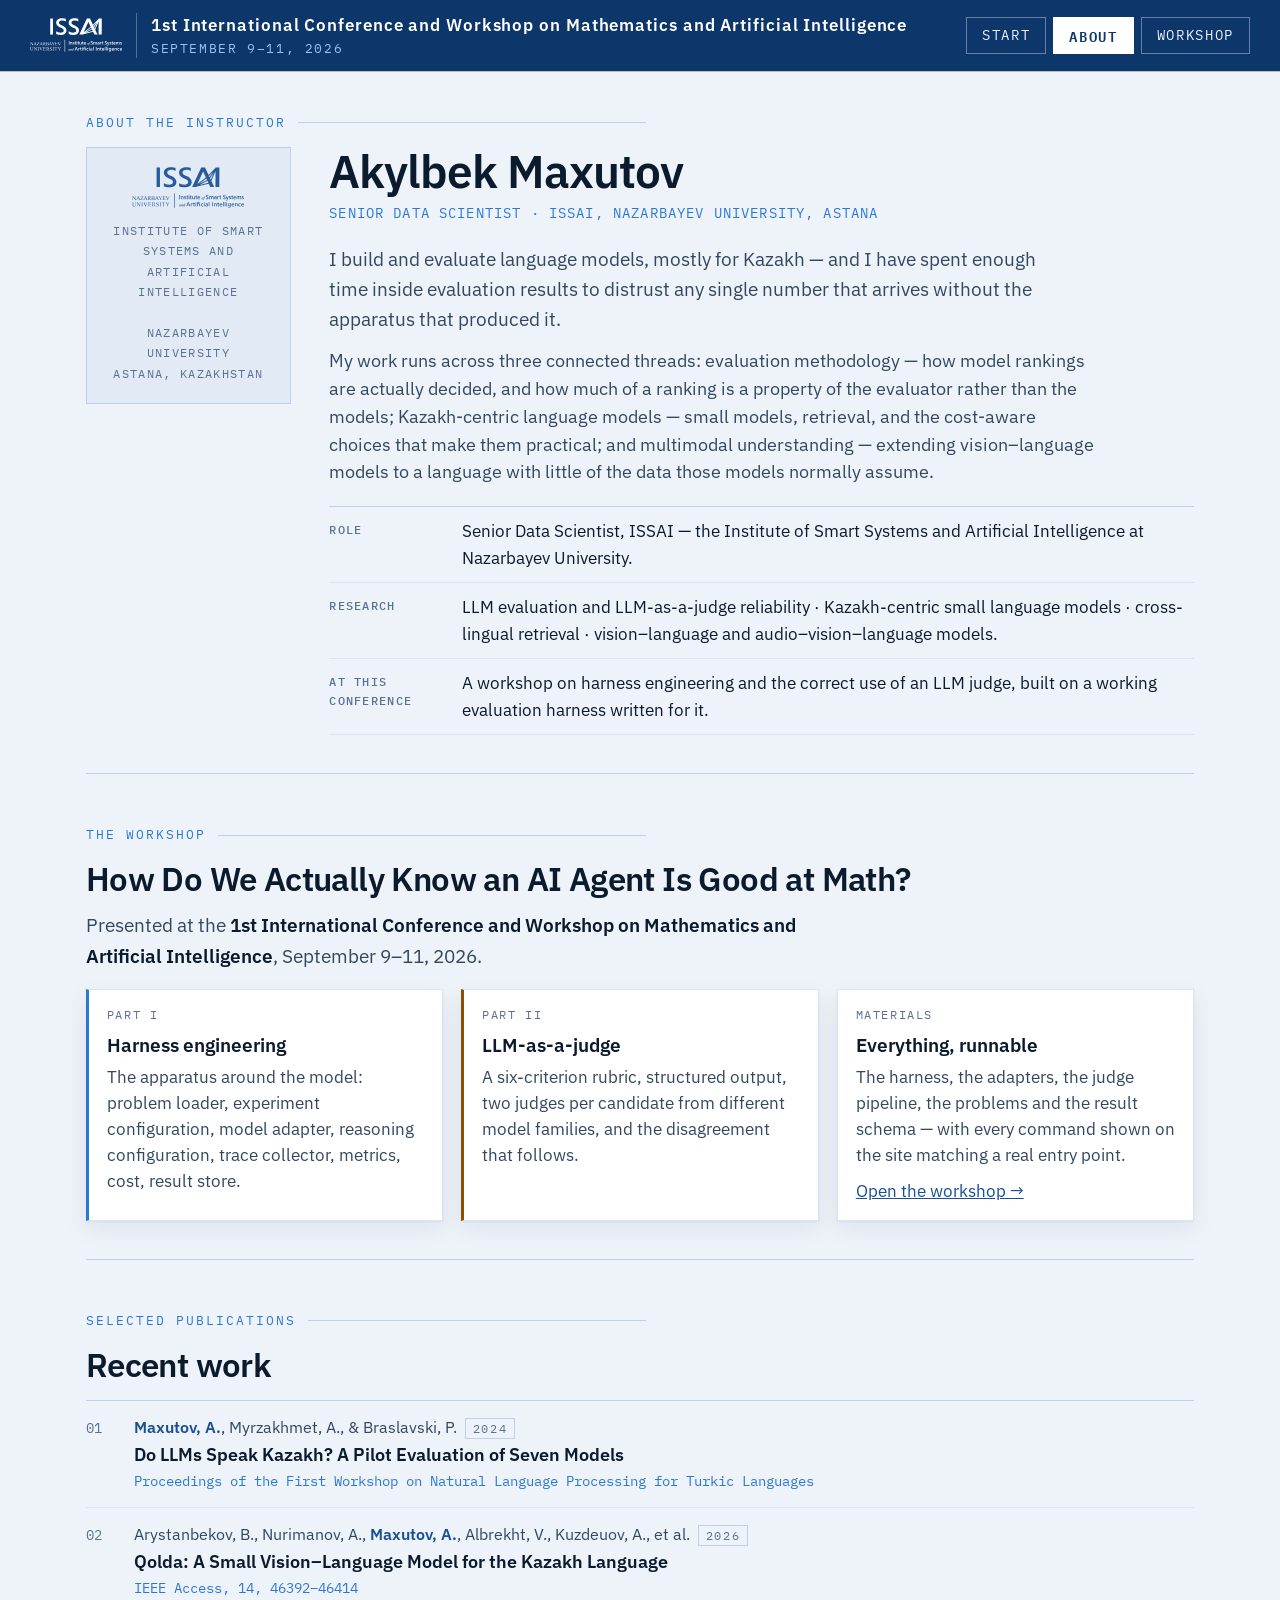
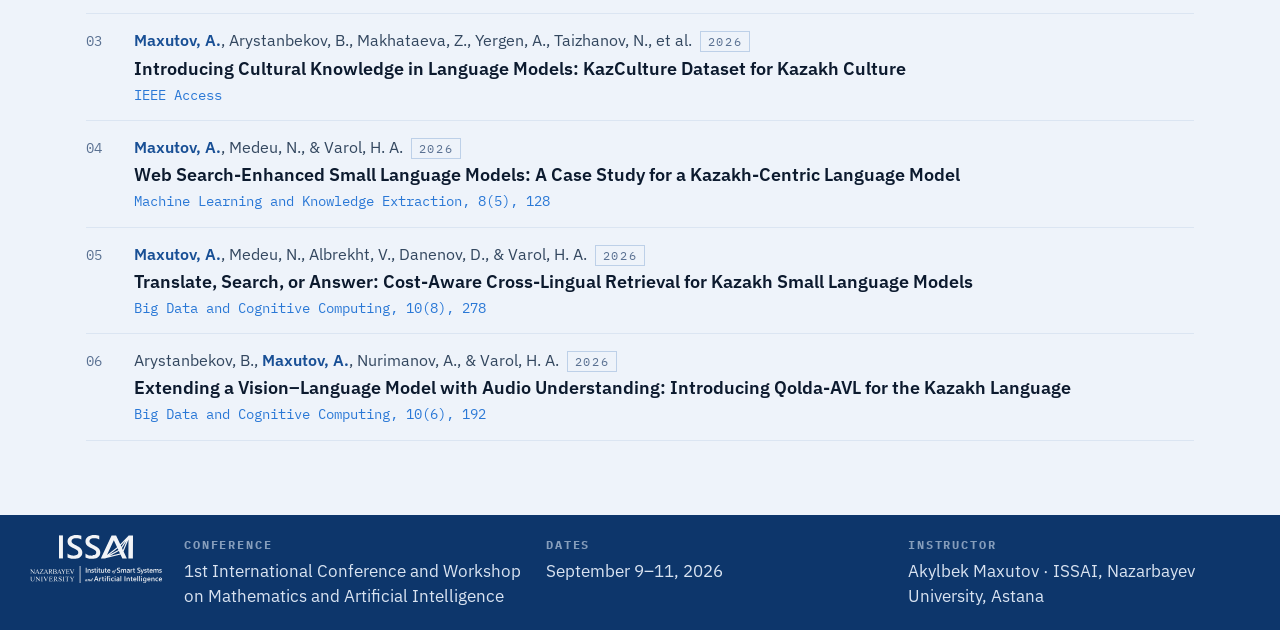
==== commit 866546d0: "update: new files" ====
--- a/about.html
+++ b/about.html
@@ -111,7 +111,7 @@
 html,body{margin:0;padding:0}
 body{
   background:var(--paper);color:var(--ink);
-  font-family:var(--sans);font-size:21.8px;line-height:1.55;
+  font-family:var(--sans);font-size:20.1px;line-height:1.55;
   -webkit-font-smoothing:antialiased;
 }
 img,svg{max-width:100%}
@@ -134,11 +134,11 @@
 .conf{display:flex;align-items:center;gap:14px;text-decoration:none;color:inherit;min-width:0}
 .conf__txt{
   border-left:1px solid rgba(234,242,253,.3);padding-left:14px;min-width:0;
-  font-family:var(--mono);font-size:14.6px;letter-spacing:.1em;text-transform:uppercase;
+  font-family:var(--mono);font-size:13.4px;letter-spacing:.1em;text-transform:uppercase;
   color:rgba(234,242,253,.72);line-height:1.5;
 }
 .conf__txt b{
-  display:block;color:#FFFFFF;font-weight:600;font-size:17.9px;letter-spacing:.055em;
+  display:block;color:#FFFFFF;font-weight:600;font-size:16.5px;letter-spacing:.055em;
   text-transform:none;font-family:var(--sans);
 }
 .conf__txt i{display:block;font-style:normal;color:#9CC4F2;letter-spacing:.12em}
@@ -146,7 +146,7 @@
 
 .navbtns{display:flex;gap:7px;margin-left:auto}
 .navbtn{
-  font-family:var(--mono);font-size:15.1px;letter-spacing:.12em;text-transform:uppercase;
+  font-family:var(--mono);font-size:13.9px;letter-spacing:.12em;text-transform:uppercase;
   padding:7px 15px;border:1px solid rgba(234,242,253,.4);color:#EAF2FD;text-decoration:none;
   background:transparent;transition:background .15s,border-color .15s,color .15s;white-space:nowrap;
 }
@@ -157,10 +157,10 @@
 .band--bot .band__in{padding-top:20px;padding-bottom:22px;align-items:flex-start}
 .foot__cols{display:grid;grid-template-columns:repeat(auto-fit,minmax(180px,1fr));gap:20px;flex:1}
 .fcol b{
-  display:block;font-family:var(--mono);font-size:13.4px;letter-spacing:.15em;
+  display:block;font-family:var(--mono);font-size:12.3px;letter-spacing:.15em;
   text-transform:uppercase;color:rgba(234,242,253,.55);margin-bottom:5px;
 }
-.fcol span{font-size:17.9px;line-height:1.5;color:rgba(234,242,253,.92);display:block}
+.fcol span{font-size:16.5px;line-height:1.5;color:rgba(234,242,253,.92);display:block}
 .fcol a{color:#9CC4F2}
 
 /* ==========================================================================
@@ -183,10 +183,10 @@
   padding:13px 16px 10px;border-bottom:1px solid var(--rule-soft);
   display:flex;align-items:baseline;gap:9px;
 }
-.rail__title{font-family:var(--mono);font-size:14.6px;letter-spacing:.15em;text-transform:uppercase;color:var(--meta)}
-.rail__count{margin-left:auto;font-family:var(--mono);font-size:14.6px;color:var(--meta);font-variant-numeric:tabular-nums}
+.rail__title{font-family:var(--mono);font-size:13.4px;letter-spacing:.15em;text-transform:uppercase;color:var(--meta)}
+.rail__count{margin-left:auto;font-family:var(--mono);font-size:13.4px;color:var(--meta);font-variant-numeric:tabular-nums}
 .rail__foot{padding:14px 16px 26px;border-top:1px solid var(--rule-soft);margin-top:10px}
-.rail__foot p{font-size:15px;color:var(--meta);line-height:1.5;margin:0}
+.rail__foot p{font-size:13.8px;color:var(--meta);line-height:1.5;margin:0}
 
 .nav__list{list-style:none;margin:0;padding:8px 0 4px}
 .nav__sub{list-style:none;margin:0;padding:0 0 5px}
@@ -195,17 +195,17 @@
 .nav__row .nav__link--top{flex:1;min-width:0}
 .nav__link{
   display:flex;align-items:baseline;gap:10px;text-decoration:none;color:var(--ink-2);
-  padding:7px 16px;font-size:18px;line-height:1.35;border-left:3px solid transparent;
+  padding:7px 16px;font-size:16.6px;line-height:1.35;border-left:3px solid transparent;
 }
 .nav__link:hover{background:var(--sunk);color:var(--ink)}
 .nav__link--top{font-weight:500}
 .nav__num{
-  font-family:var(--mono);font-size:13px;color:var(--meta);
+  font-family:var(--mono);font-size:12px;color:var(--meta);
   font-variant-numeric:tabular-nums;flex:0 0 auto;padding-top:2px;
 }
 .nav__label{min-width:0}
 .nav__link--sub{
-  padding:6px 18px 6px 48px;font-size:16.9px;color:var(--meta);
+  padding:6px 18px 6px 48px;font-size:15.5px;color:var(--meta);
 }
 .nav__link--sub:hover{color:var(--ink)}
 .nav__link.is-active{
@@ -227,7 +227,7 @@
 
 .railbtn{
   display:inline-flex;align-items:center;gap:8px;
-  font-family:var(--mono);font-size:15.1px;letter-spacing:.12em;text-transform:uppercase;
+  font-family:var(--mono);font-size:13.9px;letter-spacing:.12em;text-transform:uppercase;
   padding:7px 13px;border:1px solid rgba(234,242,253,.4);color:#EAF2FD;background:transparent;
   cursor:pointer;transition:background .15s,border-color .15s;
 }
@@ -257,10 +257,10 @@
 
 .partno{
   display:flex;align-items:center;gap:13px;margin:0 0 13px;
-  font-family:var(--mono);font-size:13.7px;letter-spacing:.16em;text-transform:uppercase;color:var(--blue-2);
+  font-family:var(--mono);font-size:12.6px;letter-spacing:.16em;text-transform:uppercase;color:var(--blue-2);
 }
 .partno b{
-  font-size:14.3px;color:#FFF;background:var(--blue);padding:3px 9px;font-weight:600;letter-spacing:.1em;
+  font-size:13.2px;color:#FFF;background:var(--blue);padding:3px 9px;font-weight:600;letter-spacing:.1em;
 }
 :root[data-theme="dark"] .partno b{color:#0A1220}
 @media (prefers-color-scheme:dark){:root:not([data-theme="light"]) .partno b{color:#0A1220}}
@@ -269,31 +269,43 @@
 .partno--judge b{background:var(--amber)}
 
 h1,h2,h3,h4{font-family:var(--sans);margin:0;color:var(--ink);text-wrap:balance;font-weight:600}
-h1{font-size:clamp(39.6px,4vw,68.3px);line-height:1.08;letter-spacing:-.022em}
-h2{font-size:clamp(30px,2.6vw,45.1px);line-height:1.16;letter-spacing:-.018em;margin-bottom:12px}
-h3{font-size:clamp(20.5px,1.5vw,24.6px);line-height:1.32}
-h4{font-size:18.5px}
+h1{font-size:clamp(36.4px,4vw,62.8px);line-height:1.08;letter-spacing:-.022em}
+h2{font-size:clamp(27.6px,2.6vw,41.5px);line-height:1.16;letter-spacing:-.018em;margin-bottom:12px}
+h3{font-size:clamp(18.9px,1.5vw,22.6px);line-height:1.32}
+h4{font-size:17px}
 p{margin:0 0 13px;max-width:70ch}
-.lede{font-size:clamp(20.5px,1.4vw,24.6px);color:var(--ink-2);line-height:1.6;max-width:66ch}
+.lede{font-size:clamp(18.9px,1.4vw,22.6px);color:var(--ink-2);line-height:1.6;max-width:66ch}
 strong{font-weight:600;color:var(--ink)}
 a{color:var(--blue)}
 em{font-style:italic}
 .eyebrow{
-  font-family:var(--mono);font-size:13.7px;letter-spacing:.16em;text-transform:uppercase;
+  font-family:var(--mono);font-size:12.6px;letter-spacing:.16em;text-transform:uppercase;
   color:var(--blue-2);display:flex;align-items:center;gap:12px;margin:0 0 15px;
 }
 .eyebrow::after{content:"";flex:1;height:1px;background:var(--rule)}
 .eyebrow--judge{color:var(--amber)}
 .quote{
   border-left:3px solid var(--blue-2);padding:2px 0 2px 18px;margin:0 0 20px;
-  font-size:clamp(21.8px,1.8vw,28.7px);line-height:1.42;max-width:58ch;color:var(--ink);
+  font-size:clamp(20.1px,1.8vw,26.4px);line-height:1.42;max-width:58ch;color:var(--ink);
 }
 .note{
-  font-size:17px;line-height:1.65;color:var(--meta);
+  font-size:15.6px;line-height:1.65;color:var(--meta);
   border-top:1px dashed var(--rule);padding-top:10px;margin-top:16px;max-width:84ch;
 }
 .mono{font-family:var(--mono);font-size:.94em}
 .scroll{overflow-x:auto}
+/* Identifiers must not be broken across lines. A table of them scrolls instead —
+   `gemini-3.8-flash` split over two rows is harder to read than a scrollbar.
+   Scoped to .idtbl: tables of prose still need to wrap normally. */
+.idtbl td,.idtbl th{white-space:nowrap}
+.idtbl td.wrapok{white-space:normal;overflow-wrap:break-word;min-width:26ch}
+.idtbl{min-width:100%}
+
+/* An identifier is a single token: a model name, a field name, a status. Breaking
+   one across lines costs more legibility than a scrollbar does. Anything wearing
+   .mono in a table is an identifier; .wrapok opts back out for a long JSON body. */
+td.mono:not(.wrapok),th.mono,td.nb{white-space:nowrap}
+.tallscroll td,.tallscroll th{white-space:nowrap}
 /* A long table that must stay clickable: capped in height and scrolled in place,
    so a detail panel rendered below it is still on screen after the click that
    asked for it. A 96-row table pushes its own detail off the bottom otherwise. */
@@ -303,7 +315,7 @@
 .tallscroll thead th:first-child{padding-left:12px}
 .tallscroll td:first-child{padding-left:12px}
 .tallscroll tbody tr:hover{background:var(--blue-soft)}
-.kbd{font-family:var(--mono);font-size:14.3px;border:1px solid var(--rule);
+.kbd{font-family:var(--mono);font-size:13.2px;border:1px solid var(--rule);
   border-bottom-width:2px;padding:1px 5px;color:var(--ink-2);background:var(--surface)}
 
 /* ---------- layout helpers ---------- */
@@ -321,45 +333,45 @@
 
 .card{background:var(--surface);border:1px solid var(--rule-soft);padding:16px 18px;box-shadow:var(--shadow)}
 .card h3{margin-bottom:6px}
-.card p{font-size:18.3px;color:var(--ink-2);margin:0;max-width:none}
+.card p{font-size:16.8px;color:var(--ink-2);margin:0;max-width:none}
 .card p+p{margin-top:8px}
-.card__k{font-family:var(--mono);font-size:13px;letter-spacing:.13em;text-transform:uppercase;color:var(--meta);display:block;margin-bottom:8px}
+.card__k{font-family:var(--mono);font-size:12px;letter-spacing:.13em;text-transform:uppercase;color:var(--meta);display:block;margin-bottom:8px}
 .card--blue{border-left:3px solid var(--blue-2)}
 .card--judge{border-left:3px solid var(--amber)}
 
 .tile{background:var(--surface);border:1px solid var(--rule-soft);padding:15px 17px;box-shadow:var(--shadow)}
-.tile__n{font-size:clamp(32.8px,2.9vw,47.8px);font-weight:600;line-height:1.05;color:var(--blue);
-  letter-spacing:-.02em;overflow-wrap:anywhere;min-width:0}
-.tile__l{font-family:var(--mono);font-size:13px;letter-spacing:.1em;text-transform:uppercase;color:var(--meta);margin-top:7px;line-height:1.55}
+.tile__n{font-size:clamp(30.2px,2.9vw,44px);font-weight:600;line-height:1.05;color:var(--blue);
+  letter-spacing:-.02em;overflow-wrap:break-word;min-width:0}
+.tile__l{font-family:var(--mono);font-size:12px;letter-spacing:.1em;text-transform:uppercase;color:var(--meta);margin-top:7px;line-height:1.55}
 .tile--judge .tile__n{color:var(--amber)}
 /* The four-questions tiles hold sentences, not labels. Uppercase mono at 11.6px
    in muted grey is the wrong instrument for that — it is built for a two-word
    caption. Sentence case, full ink, larger. */
 .tile--q .tile__l{
-  font-family:var(--sans);font-size:18.5px;letter-spacing:0;text-transform:none;
+  font-family:var(--sans);font-size:17px;letter-spacing:0;text-transform:none;
   color:var(--ink);line-height:1.45;margin-top:10px;
 }
 .tile--q .tile__l b{font-weight:600;color:var(--ink)}
 .tile--q{padding:18px 20px}
 
 .why{border-left:3px solid var(--blue-2);padding:1px 0 1px 15px;margin:0 0 15px}
-.why h3{font-size:19.8px;margin-bottom:5px}
-.why p{font-size:18.3px;color:var(--ink-2);margin:0}
+.why h3{font-size:18.2px;margin-bottom:5px}
+.why p{font-size:16.8px;color:var(--ink-2);margin:0}
 .bad{border-left:3px solid var(--fail);padding:1px 0 1px 15px;margin:0 0 14px}
 .good{border-left:3px solid var(--pass);padding:1px 0 1px 15px;margin:0 0 14px}
-.bad .lbl,.good .lbl{font-family:var(--mono);font-size:13px;letter-spacing:.13em;text-transform:uppercase;display:block;margin-bottom:4px}
+.bad .lbl,.good .lbl{font-family:var(--mono);font-size:12px;letter-spacing:.13em;text-transform:uppercase;display:block;margin-bottom:4px}
 .bad .lbl{color:var(--fail)} .good .lbl{color:var(--pass)}
-.bad p,.good p{font-size:18.3px;margin:0;line-height:1.5;color:var(--ink-2)}
-
-.tag{display:inline-block;font-family:var(--mono);font-size:13px;letter-spacing:.1em;text-transform:uppercase;padding:3px 8px;border:1px solid var(--rule);color:var(--meta)}
+.bad p,.good p{font-size:16.8px;margin:0;line-height:1.5;color:var(--ink-2)}
+
+.tag{display:inline-block;font-family:var(--mono);font-size:12px;letter-spacing:.1em;text-transform:uppercase;padding:3px 8px;border:1px solid var(--rule);color:var(--meta)}
 .tag--blue{color:var(--blue);border-color:var(--blue)}
 .tag--judge{color:var(--amber);border-color:var(--amber)}
 .tag--fail{color:var(--fail);border-color:var(--fail)}
 .tag--pass{color:var(--pass);border-color:var(--pass)}
 
-table{border-collapse:collapse;width:100%;font-size:18px}
+table{border-collapse:collapse;width:100%;font-size:16.6px}
 th,td{text-align:left;padding:8px 12px 8px 0;border-bottom:1px solid var(--rule-soft);vertical-align:top}
-th{font-family:var(--mono);font-size:13px;letter-spacing:.11em;text-transform:uppercase;color:var(--meta);font-weight:500;border-bottom-color:var(--rule)}
+th{font-family:var(--mono);font-size:12px;letter-spacing:.11em;text-transform:uppercase;color:var(--meta);font-weight:500;border-bottom-color:var(--rule)}
 td.num,th.num{font-family:var(--mono);font-variant-numeric:tabular-nums;text-align:right;padding-right:14px}
 
 /* ==========================================================================
@@ -367,9 +379,13 @@
    ========================================================================== */
 .code{background:var(--code-bg);border:1px solid var(--rule);box-shadow:var(--shadow);margin:0}
 .code__bar{display:flex;align-items:center;gap:12px;padding:7px 13px;border-bottom:1px solid rgba(255,255,255,.09);background:rgba(255,255,255,.03)}
-.code__file{font-family:var(--mono);font-size:15px;color:#A6C6EC;font-weight:500}
-.code__what{font-family:var(--mono);font-size:13px;letter-spacing:.1em;text-transform:uppercase;color:var(--code-dim);margin-left:auto;text-align:right}
-.code pre{margin:0;padding:12px 15px;overflow-x:auto;font-family:var(--mono);font-size:15.7px;line-height:1.62;color:var(--code-fg);tab-size:4}
+.code__file{font-family:var(--mono);font-size:13.8px;color:#A6C6EC;font-weight:500}
+.code__lines{font-family:var(--mono);font-size:12.9px;color:var(--code-dim);flex:0 0 auto}
+.code__what{font-family:var(--mono);font-size:12px;letter-spacing:.1em;text-transform:uppercase;color:var(--code-dim);margin-left:auto;text-align:right}
+/* A 143-line function is ~3,300px tall. Capped and scrolled, so a code block
+   is a panel on the page rather than a section of it, and the prose after it
+   stays reachable. */
+.code pre{margin:0;padding:12px 15px;max-height:min(62vh,600px);overflow:auto;font-family:var(--mono);font-size:14.4px;line-height:1.62;color:var(--code-fg);tab-size:4}
 .code pre code{font:inherit;color:inherit;white-space:pre-wrap;overflow-wrap:break-word}
 .code .k{color:var(--code-kw)} .code .s{color:var(--code-str)}
 .code .c{color:var(--code-com);font-style:italic}
@@ -377,18 +393,18 @@
 .code .n{color:var(--code-num)}
 
 .explain{border:1px solid var(--rule);border-top:0;background:var(--surface);padding:13px 15px 14px;margin:0 0 20px}
-.explain__lead{font-size:18.3px;line-height:1.55;color:var(--ink);margin:0 0 11px;max-width:none}
+.explain__lead{font-size:16.8px;line-height:1.55;color:var(--ink);margin:0 0 11px;max-width:none}
 .explain__lead b{color:var(--blue);font-weight:600}
 .explain__pts{list-style:none;margin:0;padding:0;display:grid;gap:8px}
-.explain__pts li{display:grid;grid-template-columns:minmax(88px,24%) 1fr;gap:12px;align-items:start;font-size:17.4px;line-height:1.5}
+.explain__pts li{display:grid;grid-template-columns:minmax(118px,30%) 1fr;gap:12px;align-items:start;font-size:16px;line-height:1.5}
 @media(max-width:560px){.explain__pts li{grid-template-columns:1fr;gap:2px}}
 /* Column 1 is CAPPED. Left to size on its content, a long token like
    `{"effort": ..., "summary": "auto"}` takes most of the row and squeezes the
    explanation into a column so narrow it wraps one word per line. */
 .explain__pts code{
-  font-family:var(--mono);font-size:15px;color:var(--blue);background:var(--sunk);
+  font-family:var(--mono);font-size:13.8px;color:var(--blue);background:var(--sunk);
   border:1px solid var(--rule-soft);padding:2px 6px;justify-self:start;
-  white-space:normal;overflow-wrap:anywhere;min-width:0;
+  white-space:normal;overflow-wrap:break-word;min-width:0;
 }
 .explain__pts span{color:var(--ink-2)}
 .explain__pts b{color:var(--ink);font-weight:600}
@@ -399,12 +415,12 @@
 .term{background:#08111F;border:1px solid var(--rule);box-shadow:var(--shadow);margin:0}
 .term__bar{display:flex;gap:6px;align-items:center;padding:7px 13px;border-bottom:1px solid rgba(255,255,255,.09);flex-wrap:wrap}
 .term__dot{width:8px;height:8px;border-radius:50%;background:#2C4160}
-.term__cmd{font-family:var(--mono);font-size:15px;color:#A6C6EC;margin-left:8px;overflow-wrap:anywhere;min-width:0}
-.term pre{margin:0;padding:12px 15px;overflow-x:auto;font-family:var(--mono);font-size:15.6px;line-height:1.6;color:#C2D3E8;white-space:pre;tab-size:4}
+.term__cmd{font-family:var(--mono);font-size:13.8px;color:#A6C6EC;margin-left:8px;overflow-wrap:break-word;min-width:0}
+.term pre{margin:0;padding:12px 15px;max-height:min(55vh,520px);overflow:auto;font-family:var(--mono);font-size:14.4px;line-height:1.6;color:#C2D3E8;white-space:pre;tab-size:4}
 .term .g{color:#6CC79C} .term .y{color:#E5BC70} .term .dimtxt{color:#5A7391}
 
 .copy{
-  margin-left:auto;font-family:var(--mono);font-size:12.3px;letter-spacing:.13em;text-transform:uppercase;
+  margin-left:auto;font-family:var(--mono);font-size:11.3px;letter-spacing:.13em;text-transform:uppercase;
   padding:4px 9px;border:1px solid rgba(166,198,236,.4);background:transparent;color:#A6C6EC;
   cursor:pointer;transition:background .14s,color .14s,border-color .14s;flex:0 0 auto;
 }
@@ -416,26 +432,26 @@
   display:grid;grid-template-columns:auto minmax(0,1fr) auto;gap:6px 11px;align-items:baseline;
   background:var(--code-bg);border:1px solid var(--rule);padding:9px 13px;
 }
-.cmd__p{font-family:var(--mono);font-size:15.7px;color:#6CC79C}
+.cmd__p{font-family:var(--mono);font-size:14.4px;color:#6CC79C}
 .cmd__t{
-  font-family:var(--mono);font-size:16.4px;color:#DCE8F7;
-  white-space:pre-wrap;overflow-wrap:anywhere;   /* wrap, never scroll out of reach */
+  font-family:var(--mono);font-size:15.1px;color:#DCE8F7;
+  white-space:pre-wrap;overflow-wrap:break-word;   /* wrap, never scroll out of reach */
 }
 .cmd__what{
-  grid-column:2;font-family:var(--mono);font-size:13px;letter-spacing:.1em;
+  grid-column:2;font-family:var(--mono);font-size:12px;letter-spacing:.1em;
   text-transform:uppercase;color:var(--code-dim);
 }
 .cmd__bar .copy{grid-column:3;grid-row:1;align-self:start;margin-left:0}
 .cmdgroup{margin:0 0 20px}
-.cmdgroup h4{font-family:var(--mono);font-size:13px;letter-spacing:.13em;text-transform:uppercase;color:var(--meta);margin:0 0 8px}
+.cmdgroup h4{font-family:var(--mono);font-size:12px;letter-spacing:.13em;text-transform:uppercase;color:var(--meta);margin:0 0 8px}
 
 details.more{border:1px solid var(--rule);background:var(--surface);margin:0 0 18px}
 details.more>summary{
-  cursor:pointer;padding:10px 14px;font-family:var(--mono);font-size:15px;letter-spacing:.1em;
+  cursor:pointer;padding:10px 14px;font-family:var(--mono);font-size:13.8px;letter-spacing:.1em;
   text-transform:uppercase;color:var(--blue);display:flex;gap:11px;align-items:center;list-style:none;
 }
 details.more>summary::-webkit-details-marker{display:none}
-details.more>summary::before{content:"▸";color:var(--meta);font-size:13.7px}
+details.more>summary::before{content:"▸";color:var(--meta);font-size:12.6px}
 details.more[open]>summary::before{content:"▾"}
 details.more>summary:hover{background:var(--sunk)}
 details.more .inner{padding:0 14px 14px}
@@ -445,19 +461,19 @@
    DIAGRAMS — HTML/CSS/SVG, responsive, one visual language
    ========================================================================== */
 .fig{background:var(--surface);border:1px solid var(--rule);box-shadow:var(--shadow);padding:clamp(14px,2vw,22px);margin:0 0 18px}
-.fig__cap{font-family:var(--mono);font-size:13px;letter-spacing:.13em;text-transform:uppercase;color:var(--meta);
+.fig__cap{font-family:var(--mono);font-size:12px;letter-spacing:.13em;text-transform:uppercase;color:var(--meta);
   margin:0 0 14px;display:flex;gap:10px;align-items:baseline;flex-wrap:wrap}
 .fig__cap b{color:var(--blue);font-weight:600}
 .fig__cap--judge b{color:var(--amber)}
-.fig__note{font-size:16.1px;color:var(--meta);line-height:1.5;margin:13px 0 0;padding-top:10px;border-top:1px dashed var(--rule)}
+.fig__note{font-size:14.8px;color:var(--meta);line-height:1.5;margin:13px 0 0;padding-top:10px;border-top:1px dashed var(--rule)}
 
 /* a node in any pipeline */
 .nd{
   border:1px solid var(--rule);background:var(--raised);padding:9px 12px;text-align:center;
   display:flex;flex-direction:column;gap:3px;min-width:0;
 }
-.nd b{font-family:var(--mono);font-size:15px;color:var(--ink);font-weight:600;line-height:1.3}
-.nd span{font-size:14.3px;color:var(--meta);line-height:1.35}
+.nd b{font-family:var(--mono);font-size:13.8px;color:var(--ink);font-weight:600;line-height:1.3}
+.nd span{font-size:13.2px;color:var(--meta);line-height:1.35}
 .nd--in{border-color:var(--rule);background:var(--sunk)}
 .nd--core{border-color:var(--blue-2);background:var(--blue-soft)}
 .nd--core b{color:var(--blue)}
@@ -484,7 +500,7 @@
 /* horizontal row with arrows */
 .rowfig{display:flex;align-items:stretch;gap:0;min-width:0;overflow-x:auto;padding-bottom:4px}
 .rowfig .nd{flex:1 1 0;min-width:118px}
-.rt{flex:0 0 22px;display:flex;align-items:center;justify-content:center;color:var(--flow);font-weight:600;font-size:19.2px}
+.rt{flex:0 0 22px;display:flex;align-items:center;justify-content:center;color:var(--flow);font-weight:600;font-size:17.7px}
 
 /* fan-out: one parent, N children */
 .fan{display:grid;gap:0;justify-items:center}
@@ -519,15 +535,15 @@
 
 /* the experiment matrix grid */
 .mx{width:100%;border-collapse:separate;border-spacing:2px;min-width:520px}
-.mx th{font-family:var(--mono);font-size:13px;letter-spacing:.1em;text-transform:uppercase;color:var(--meta);padding:6px 8px;border:0;text-align:center}
-.mx th.rowh{text-align:right;padding-right:12px;white-space:nowrap;color:var(--ink);font-size:14.3px;letter-spacing:.04em;text-transform:none;font-weight:600}
+.mx th{font-family:var(--mono);font-size:12px;letter-spacing:.1em;text-transform:uppercase;color:var(--meta);padding:6px 8px;border:0;text-align:center}
+.mx th.rowh{text-align:right;padding-right:12px;white-space:nowrap;color:var(--ink);font-size:13.2px;letter-spacing:.04em;text-transform:none;font-weight:600}
 .mx td{padding:0;border:0}
 .cell{
   display:flex;flex-direction:column;align-items:center;justify-content:center;gap:2px;
   padding:11px 8px;min-height:60px;border:1px solid var(--rule-soft);background:var(--surface);
 }
-.cell b{font-family:var(--mono);font-size:13.7px;font-weight:600}
-.cell span{font-family:var(--mono);font-size:12.3px;color:var(--meta)}
+.cell b{font-family:var(--mono);font-size:12.6px;font-weight:600}
+.cell span{font-family:var(--mono);font-size:11.3px;color:var(--meta)}
 .cell--low{background:color-mix(in srgb,var(--eff-low) 22%,var(--surface));border-color:var(--eff-low)}
 .cell--medium{background:color-mix(in srgb,var(--eff-med) 22%,var(--surface));border-color:var(--eff-med)}
 .cell--high{background:color-mix(in srgb,var(--eff-high) 22%,var(--surface));border-color:var(--eff-high)}
@@ -540,7 +556,7 @@
 .cell--none span{color:var(--meta)}
 
 /* legend, shared by diagrams and charts */
-.legend{display:flex;gap:16px;flex-wrap:wrap;padding:10px 2px 0;font-family:var(--mono);font-size:14.3px;color:var(--ink-2);align-items:center}
+.legend{display:flex;gap:16px;flex-wrap:wrap;padding:10px 2px 0;font-family:var(--mono);font-size:13.2px;color:var(--ink-2);align-items:center}
 .legend i{display:inline-block;width:11px;height:11px;vertical-align:-1px;margin-right:6px;border-radius:2px}
 .legend .l1{background:var(--series-1)} .legend .l2{background:var(--series-2)} .legend .l3{background:var(--series-3)}
 .legend .e1{background:var(--eff-low)} .legend .e2{background:var(--eff-med)} .legend .e3{background:var(--eff-high)}
@@ -551,31 +567,31 @@
    ========================================================================== */
 .chart{background:var(--surface);border:1px solid var(--rule-soft);padding:15px 16px 10px;box-shadow:var(--shadow)}
 .chart__h{display:flex;align-items:baseline;gap:11px;margin:0 0 4px;flex-wrap:wrap}
-.chart__h h4{font-size:18.5px;font-weight:600}
-.chart__h span{font-family:var(--mono);font-size:13px;letter-spacing:.1em;text-transform:uppercase;color:var(--meta);margin-left:auto}
+.chart__h h4{font-size:17px;font-weight:600}
+.chart__h span{font-family:var(--mono);font-size:12px;letter-spacing:.1em;text-transform:uppercase;color:var(--meta);margin-left:auto}
 .chart svg{display:block;width:100%;height:auto;overflow:visible}
 .chart .ax{stroke:var(--rule);stroke-width:1}
 .chart .gr{stroke:var(--grid);stroke-width:1}
-.chart .tk{fill:var(--meta);font-family:var(--mono);font-size:12.3px}
-.chart .vl{fill:var(--ink);font-family:var(--mono);font-size:13px;font-weight:600}
-.chart .cat{fill:var(--ink-2);font-family:var(--mono);font-size:13px}
+.chart .tk{fill:var(--meta);font-family:var(--mono);font-size:11.3px}
+.chart .vl{fill:var(--ink);font-family:var(--mono);font-size:12px;font-weight:600}
+.chart .cat{fill:var(--ink-2);font-family:var(--mono);font-size:12px}
 .chart__tbl{margin-top:10px;border-top:1px dashed var(--rule);padding-top:8px}
 .chart__tbl summary{
-  cursor:pointer;font-family:var(--mono);font-size:13px;letter-spacing:.12em;
+  cursor:pointer;font-family:var(--mono);font-size:12px;letter-spacing:.12em;
   text-transform:uppercase;color:var(--meta);list-style:none;
 }
 .chart__tbl summary::-webkit-details-marker{display:none}
 .chart__tbl summary::before{content:"▸ ";color:var(--meta)}
 .chart__tbl[open] summary::before{content:"▾ "}
-.chart__tbl table{margin-top:9px;font-size:16.4px}
+.chart__tbl table{margin-top:9px;font-size:15.1px}
 
 .failgrp{border:1px solid var(--rule);background:var(--surface);padding:12px 14px;margin:0 0 10px}
 .failgrp__h{display:flex;align-items:center;gap:10px;flex-wrap:wrap;margin-bottom:7px}
-.failgrp__h b{font-family:var(--mono);font-size:15px;color:var(--ink)}
-.failgrp__n{margin-left:auto;font-family:var(--mono);font-size:13.7px;color:var(--meta)}
-.failgrp__m{font-family:var(--mono);font-size:15.7px;color:var(--fail);margin:0 0 8px;overflow-wrap:anywhere;max-width:none}
+.failgrp__h b{font-family:var(--mono);font-size:13.8px;color:var(--ink)}
+.failgrp__n{margin-left:auto;font-family:var(--mono);font-size:12.6px;color:var(--meta)}
+.failgrp__m{font-family:var(--mono);font-size:14.4px;color:var(--fail);margin:0 0 8px;overflow-wrap:break-word;max-width:none}
 .failgrp ul{list-style:none;margin:0;padding:0;display:grid;gap:3px;border-top:1px dashed var(--rule);padding-top:8px}
-.failgrp li{font-family:var(--mono);font-size:15px;color:var(--ink-2)}
+.failgrp li{font-family:var(--mono);font-size:13.8px;color:var(--ink-2)}
 
 /* ==========================================================================
    RESULTS INTERFACE
@@ -586,63 +602,63 @@
 }
 .simbanner__i{
   flex:0 0 auto;width:19px;height:19px;border-radius:50%;background:var(--st-warn);color:#1A1300;
-  display:flex;align-items:center;justify-content:center;font-weight:700;font-size:17.8px;
-}
-.simbanner b{display:block;font-size:17px;color:var(--ink);margin-bottom:3px}
-.simbanner p{margin:0;font-size:16.9px;color:var(--ink-2);line-height:1.5;max-width:none}
+  display:flex;align-items:center;justify-content:center;font-weight:700;font-size:16.4px;
+}
+.simbanner b{display:block;font-size:15.6px;color:var(--ink);margin-bottom:3px}
+.simbanner p{margin:0;font-size:15.5px;color:var(--ink-2);line-height:1.5;max-width:none}
 
 .picker{
   display:grid;grid-template-columns:repeat(auto-fit,minmax(275px,1fr));gap:14px;
   background:var(--surface);border:1px solid var(--rule);padding:14px 16px;margin:0 0 16px;
 }
-.picker label{display:block;font-family:var(--mono);font-size:14px;letter-spacing:.13em;text-transform:uppercase;color:var(--meta);margin-bottom:6px}
+.picker label{display:block;font-family:var(--mono);font-size:12.9px;letter-spacing:.13em;text-transform:uppercase;color:var(--meta);margin-bottom:6px}
 .picker select{
-  width:100%;font-family:var(--mono);font-size:19px;padding:11px 12px;
+  width:100%;font-family:var(--mono);font-size:17.5px;padding:11px 12px;
   border:1px solid var(--rule);background:var(--raised);color:var(--ink);
 }
 .picker select:disabled{opacity:.45;cursor:not-allowed}
-.picker__hint{grid-column:1/-1;font-size:15.7px;color:var(--meta);margin:0}
+.picker__hint{grid-column:1/-1;font-size:14.4px;color:var(--meta);margin:0}
 
 .panel{background:var(--surface);border:1px solid var(--rule);box-shadow:var(--shadow);margin:0 0 16px}
 .panel__h{
   display:flex;align-items:center;gap:12px;flex-wrap:wrap;padding:11px 16px;
   background:var(--sunk);border-bottom:1px solid var(--rule);
 }
-.panel__h h3{font-size:19.2px}
+.panel__h h3{font-size:17.7px}
 .panel__h .tag{margin-left:auto}
 .panel__b{padding:15px 16px}
 .panel__b>:last-child{margin-bottom:0}
 
-.kv{display:grid;grid-template-columns:repeat(auto-fit,minmax(128px,1fr));gap:0;border:1px solid var(--rule-soft)}
+.kv{display:grid;grid-template-columns:repeat(auto-fit,minmax(178px,1fr));gap:0;border:1px solid var(--rule-soft)}
 .kv>div{padding:10px 12px;border-right:1px solid var(--rule-soft);border-bottom:1px solid var(--rule-soft)}
 /* A row whose value is a long literal (a JSON request body) needs the whole
    width; in a 128px auto-fit cell it stacks one token per line. */
 .kv__wide{grid-column:1/-1}
-.kv b{display:block;font-family:var(--mono);font-size:11.6px;letter-spacing:.13em;text-transform:uppercase;color:var(--meta);margin-bottom:4px}
-.kv span{font-family:var(--mono);font-size:18.5px;color:var(--ink);font-variant-numeric:tabular-nums;
-  display:block;overflow-wrap:anywhere;line-height:1.4}
-.kv span.na{color:var(--meta);font-size:15.7px}
+.kv b{display:block;font-family:var(--mono);font-size:10.7px;letter-spacing:.13em;text-transform:uppercase;color:var(--meta);margin-bottom:4px}
+.kv span{font-family:var(--mono);font-size:17px;color:var(--ink);font-variant-numeric:tabular-nums;
+  display:block;overflow-wrap:break-word;line-height:1.4}
+.kv span.na{color:var(--meta);font-size:14.4px}
 .kv .ok{color:var(--pass);font-weight:600}
 .kv .no{color:var(--fail);font-weight:600}
 
 .sol{
-  background:var(--code-bg);color:var(--code-fg);font-family:var(--mono);font-size:15.7px;
-  line-height:1.6;padding:13px 15px;white-space:pre-wrap;overflow-wrap:break-word;
-  max-height:340px;overflow-y:auto;border:1px solid var(--rule);
+  background:var(--code-bg);color:var(--code-fg);font-family:var(--mono);font-size:14.4px;
+  line-height:1.6;padding:13px 15px;white-space:pre-wrap;overflow-wrap:normal;
+  max-height:340px;overflow:auto;border:1px solid var(--rule);
 }
 .sol--sum{background:var(--amber-soft);color:var(--ink);border-color:var(--amber)}
-.exposure{display:flex;gap:9px;align-items:center;font-size:16.4px;color:var(--ink-2);margin:0 0 9px}
-.exposure b{font-family:var(--mono);font-size:12.3px;letter-spacing:.12em;text-transform:uppercase;padding:3px 8px;border:1px solid currentColor}
+.exposure{display:flex;gap:9px;align-items:center;font-size:15.1px;color:var(--ink-2);margin:0 0 9px}
+.exposure b{font-family:var(--mono);font-size:11.3px;letter-spacing:.12em;text-transform:uppercase;padding:3px 8px;border:1px solid currentColor}
 .exposure b.summary{color:var(--amber)} .exposure b.token_count_only{color:var(--blue)} .exposure b.none{color:var(--meta)}
 
 /* rubric bars */
 .rub{display:grid;gap:7px}
-.rubrow{display:grid;grid-template-columns:minmax(88px,auto) 1fr auto;gap:11px;align-items:center;font-size:16.4px}
-.rubrow__l{font-family:var(--mono);font-size:14.3px;color:var(--meta);white-space:nowrap}
+.rubrow{display:grid;grid-template-columns:minmax(88px,auto) 1fr auto;gap:11px;align-items:center;font-size:15.1px}
+.rubrow__l{font-family:var(--mono);font-size:13.2px;color:var(--meta);white-space:nowrap}
 .rubrow__t{height:15px;background:var(--sunk);border:1px solid var(--rule-soft);position:relative;display:flex}
 .rubrow__f{background:var(--blue-2);height:100%}
 .rubrow__f--b{background:var(--amber)}
-.rubrow__v{font-family:var(--mono);font-size:15px;font-variant-numeric:tabular-nums;color:var(--ink);white-space:nowrap}
+.rubrow__v{font-family:var(--mono);font-size:13.8px;font-variant-numeric:tabular-nums;color:var(--ink);white-space:nowrap}
 .rubrow__v i{font-style:normal;color:var(--meta)}
 
 /* judge side-by-side */
@@ -652,34 +668,34 @@
 .jcol+.jcol{border-left:1px solid var(--rule)}
 @media(max-width:820px){.jcol+.jcol{border-left:0;border-top:1px solid var(--rule)}}
 .jcol__h{display:flex;align-items:baseline;gap:9px;margin:0 0 11px;flex-wrap:wrap}
-.jcol__h b{font-size:18.5px;color:var(--ink)}
-.jcol__h span{font-family:var(--mono);font-size:13px;letter-spacing:.1em;text-transform:uppercase;color:var(--meta)}
+.jcol__h b{font-size:17px;color:var(--ink)}
+.jcol__h span{font-family:var(--mono);font-size:12px;letter-spacing:.1em;text-transform:uppercase;color:var(--meta)}
 .keypts{margin:0 0 10px;border-left:3px solid var(--amber);padding:2px 0 2px 13px}
-.keypts>b{display:block;font-family:var(--mono);font-size:12.3px;letter-spacing:.13em;text-transform:uppercase;color:var(--amber);margin-bottom:6px}
+.keypts>b{display:block;font-family:var(--mono);font-size:11.3px;letter-spacing:.13em;text-transform:uppercase;color:var(--amber);margin-bottom:6px}
 .keypts ol{margin:0;padding-left:17px;display:grid;gap:5px}
-.keypts li{font-size:16.9px;line-height:1.5;color:var(--ink-2)}
-.keypts li::marker{color:var(--amber);font-family:var(--mono);font-size:13.7px}
-.jcol__x{font-size:16.8px;color:var(--ink-2);line-height:1.55;margin:11px 0 0;border-top:1px dashed var(--rule);padding-top:9px}
+.keypts li{font-size:15.5px;line-height:1.5;color:var(--ink-2)}
+.keypts li::marker{color:var(--amber);font-family:var(--mono);font-size:12.6px}
+.jcol__x{font-size:15.5px;color:var(--ink-2);line-height:1.55;margin:11px 0 0;border-top:1px dashed var(--rule);padding-top:9px}
 
 /* agreement indicators — status colour ALWAYS with an icon and a word */
 .agree{display:grid;gap:0;border:1px solid var(--rule)}
-.agrow{display:grid;grid-template-columns:minmax(90px,1fr) minmax(64px,.85fr) minmax(64px,.85fr) minmax(112px,.95fr);
+.agrow{display:grid;grid-template-columns:minmax(124px,1fr) minmax(72px,.8fr) minmax(72px,.8fr) minmax(124px,.9fr);
   gap:0;align-items:center;border-bottom:1px solid var(--rule-soft);background:var(--surface)}
 .agrow:last-child{border-bottom:0}
 .agrow--h{background:var(--sunk)}
-.agrow>div{padding:9px 12px;font-size:16.8px}
-.agrow--h>div{font-family:var(--mono);font-size:11.6px;letter-spacing:.13em;text-transform:uppercase;color:var(--meta)}
-.agrow .n{font-family:var(--mono);font-variant-numeric:tabular-nums;text-align:center;font-size:17px;
-  overflow-wrap:anywhere;line-height:1.35}
-.badge{display:inline-flex;align-items:center;gap:6px;font-family:var(--mono);font-size:13.7px;letter-spacing:.08em;text-transform:uppercase;font-weight:600}
-.badge__i{width:14px;height:14px;flex:0 0 auto;display:flex;align-items:center;justify-content:center;border-radius:50%;font-size:12.3px;color:#0B0B0B;font-weight:700}
+.agrow>div{padding:9px 12px;white-space:nowrap;font-size:15.5px}
+.agrow--h>div{font-family:var(--mono);font-size:10.7px;letter-spacing:.13em;text-transform:uppercase;color:var(--meta)}
+.agrow .n{font-family:var(--mono);font-variant-numeric:tabular-nums;text-align:center;font-size:15.6px;
+  overflow-wrap:break-word;line-height:1.35}
+.badge{display:inline-flex;align-items:center;gap:6px;font-family:var(--mono);font-size:12.6px;letter-spacing:.08em;text-transform:uppercase;font-weight:600}
+.badge__i{width:14px;height:14px;flex:0 0 auto;display:flex;align-items:center;justify-content:center;border-radius:50%;font-size:11.3px;color:#0B0B0B;font-weight:700}
 .badge--exact .badge__i{background:var(--st-good);color:#fff} .badge--exact{color:var(--pass)}
 .badge--close .badge__i{background:var(--st-good);color:#fff} .badge--close{color:var(--pass)}
 .badge--moderate .badge__i{background:var(--st-warn)} .badge--moderate{color:var(--amber)}
 .badge--low .badge__i{background:var(--st-crit);color:#fff} .badge--low{color:var(--fail)}
 .badge--na .badge__i{background:var(--meta);color:#fff} .badge--na{color:var(--meta)}
 
-.verdictpill{font-family:var(--mono);font-size:13.7px;letter-spacing:.1em;text-transform:uppercase;padding:3px 9px;border:1px solid currentColor;font-weight:600}
+.verdictpill{font-family:var(--mono);font-size:12.6px;letter-spacing:.1em;text-transform:uppercase;padding:3px 9px;border:1px solid currentColor;font-weight:600}
 .verdictpill--pass{color:var(--pass)} .verdictpill--fail{color:var(--fail)}
 
 /* ==========================================================================
@@ -690,10 +706,10 @@
 .twocol__c{background:var(--surface);padding:16px 18px}
 .twocol__c+.twocol__c{border-left:1px solid var(--rule)}
 @media(max-width:760px){.twocol__c+.twocol__c{border-left:0;border-top:1px solid var(--rule)}}
-.twocol__h{font-family:var(--mono);font-size:13.7px;letter-spacing:.13em;text-transform:uppercase;margin:0 0 13px;color:var(--pass)}
+.twocol__h{font-family:var(--mono);font-size:12.6px;letter-spacing:.13em;text-transform:uppercase;margin:0 0 13px;color:var(--pass)}
 .twocol__c--bad .twocol__h{color:var(--fail)}
 .twocol ul{list-style:none;margin:0;padding:0;display:grid;gap:9px}
-.twocol li{font-size:17.5px;line-height:1.5;padding-left:19px;position:relative;color:var(--ink-2)}
+.twocol li{font-size:16.1px;line-height:1.5;padding-left:19px;position:relative;color:var(--ink-2)}
 .twocol li b{color:var(--ink);font-weight:600;display:block}
 .twocol li::before{position:absolute;left:0;content:"+";color:var(--pass);font-weight:700;font-family:var(--mono)}
 .twocol__c--bad li::before{content:"−";color:var(--fail)}
@@ -707,11 +723,11 @@
 .cl li{
   list-style:none;counter-increment:cl;position:relative;
   padding:9px 0 9px 38px;border-bottom:1px solid var(--rule-soft);
-  font-size:18px;line-height:1.62;max-width:74ch;
+  font-size:16.6px;line-height:1.62;max-width:74ch;
 }
 .cl li::before{
   content:counter(cl,decimal-leading-zero);position:absolute;left:0;top:11px;
-  font-family:var(--mono);font-size:13.7px;color:var(--meta);font-variant-numeric:tabular-nums;
+  font-family:var(--mono);font-size:12.6px;color:var(--meta);font-variant-numeric:tabular-nums;
 }
 .cl li b{color:var(--ink)}
 .cl--judge li::before{color:var(--amber)}
@@ -723,94 +739,94 @@
 @media(max-width:640px){.dims__legs{grid-template-columns:1fr}}
 .dims__sub{display:grid;grid-template-columns:repeat(3,1fr);gap:6px;width:100%;margin-top:0}
 .dims__sub .nd{padding:7px 8px}
-.dims__sub .nd b{font-size:13.7px}
+.dims__sub .nd b{font-size:12.6px}
 
 /* ==========================================================================
    APPENDIX — every component, every line, each one explained
    ========================================================================== */
 .filehead{display:flex;align-items:baseline;gap:14px;flex-wrap:wrap;border-bottom:2px solid var(--blue);padding-bottom:9px;margin-bottom:18px}
-.filehead__p{font-family:var(--mono);font-size:clamp(20.5px,1.8vw,27.3px);font-weight:600;color:var(--blue)}
-.filehead__m{font-family:var(--mono);font-size:13.7px;letter-spacing:.1em;text-transform:uppercase;color:var(--meta);margin-left:auto}
+.filehead__p{font-family:var(--mono);font-size:clamp(18.9px,1.8vw,25.1px);font-weight:600;color:var(--blue)}
+.filehead__m{font-family:var(--mono);font-size:12.6px;letter-spacing:.1em;text-transform:uppercase;color:var(--meta);margin-left:auto}
 .fullfile{display:grid;gap:18px}
 .comp{display:grid;grid-template-columns:minmax(0,1.25fr) minmax(0,1fr);gap:0;border:1px solid var(--rule);background:var(--surface)}
 @media(max-width:900px){.comp{grid-template-columns:1fr}}
 .comp__h{grid-column:1/-1;display:flex;align-items:center;gap:11px;flex-wrap:wrap;padding:7px 13px;background:var(--sunk);border-bottom:1px solid var(--rule)}
-.comp__kind{font-family:var(--mono);font-size:12.3px;letter-spacing:.13em;text-transform:uppercase;color:#FFF;background:var(--blue);padding:2px 7px}
+.comp__kind{font-family:var(--mono);font-size:11.3px;letter-spacing:.13em;text-transform:uppercase;color:#FFF;background:var(--blue);padding:2px 7px}
 :root[data-theme="dark"] .comp__kind{color:#0A1220}
 @media (prefers-color-scheme:dark){:root:not([data-theme="light"]) .comp__kind{color:#0A1220}}
 .comp--class .comp__kind{background:var(--amber)}
 .comp--const .comp__kind,.comp--imports .comp__kind,.comp--docstring .comp__kind,
 .comp--bootstrap .comp__kind,.comp--main .comp__kind,.comp--file .comp__kind{background:var(--meta)}
-.comp__name{font-family:var(--mono);font-size:17px;font-weight:600;color:var(--ink)}
-.comp__lines{font-family:var(--mono);font-size:13.7px;color:var(--meta);margin-left:auto;font-variant-numeric:tabular-nums}
+.comp__name{font-family:var(--mono);font-size:15.6px;font-weight:600;color:var(--ink)}
+.comp__lines{font-family:var(--mono);font-size:12.6px;color:var(--meta);margin-left:auto;font-variant-numeric:tabular-nums}
 .code--comp{border:0;box-shadow:none;border-right:1px solid var(--rule)}
 @media(max-width:900px){.code--comp{border-right:0;border-bottom:1px solid var(--rule)}}
-.code--comp pre{padding:12px 14px;font-size:15px;line-height:1.6}
+.code--comp pre{padding:12px 14px;font-size:13.8px;line-height:1.6}
 .comp__x{padding:13px 16px;background:var(--surface)}
-.comp__x p{font-size:17.6px;line-height:1.6;color:var(--ink-2);margin:0;max-width:none}
-.comp__x code{font-family:var(--mono);font-size:15px;color:var(--blue);background:var(--sunk);border:1px solid var(--rule-soft);padding:1px 4px}
-.cite{margin-top:11px !important;padding-top:9px;border-top:1px dashed var(--rule);font-family:var(--mono);font-size:14.3px;line-height:1.55;color:var(--amber) !important;display:flex;gap:9px;align-items:baseline}
-.cite span{font-size:11.6px;letter-spacing:.14em;text-transform:uppercase;color:var(--meta);flex:0 0 auto;border:1px solid var(--rule);padding:1px 5px}
+.comp__x p{font-size:16.2px;line-height:1.6;color:var(--ink-2);margin:0;max-width:none}
+.comp__x code{font-family:var(--mono);font-size:13.8px;color:var(--blue);background:var(--sunk);border:1px solid var(--rule-soft);padding:1px 4px}
+.cite{margin-top:11px !important;padding-top:9px;border-top:1px dashed var(--rule);font-family:var(--mono);font-size:13.2px;line-height:1.55;color:var(--amber) !important;display:flex;gap:9px;align-items:baseline}
+.cite span{font-size:10.7px;letter-spacing:.14em;text-transform:uppercase;color:var(--meta);flex:0 0 auto;border:1px solid var(--rule);padding:1px 5px}
 details.file{border:1px solid var(--rule);background:var(--surface);margin-bottom:8px}
-details.file>summary{cursor:pointer;padding:10px 14px;font-family:var(--mono);font-size:16.4px;color:var(--blue);display:flex;gap:12px;align-items:center;list-style:none}
+details.file>summary{cursor:pointer;padding:10px 14px;font-family:var(--mono);font-size:15.1px;color:var(--blue);display:flex;gap:12px;align-items:center;list-style:none}
 details.file>summary::-webkit-details-marker{display:none}
-details.file>summary::before{content:"▸";color:var(--meta);font-size:13.7px}
+details.file>summary::before{content:"▸";color:var(--meta);font-size:12.6px}
 details.file[open]>summary::before{content:"▾"}
-details.file>summary b{margin-left:auto;font-family:var(--mono);font-size:13px;color:var(--meta);font-weight:400;letter-spacing:.08em}
+details.file>summary b{margin-left:auto;font-family:var(--mono);font-size:12px;color:var(--meta);font-weight:400;letter-spacing:.08em}
 details.file>summary:hover{background:var(--sunk)}
 details.file .fullfile{padding:0 14px 16px}
 details.file .filehead{display:none}
 .pkgh{display:flex;align-items:baseline;gap:12px;margin:22px 0 10px}
-.pkgh h3{font-family:var(--mono);font-size:17.8px;color:var(--blue)}
-.pkgh span{font-size:15.7px;color:var(--meta)}
+.pkgh h3{font-family:var(--mono);font-size:16.4px;color:var(--blue)}
+.pkgh span{font-size:14.4px;color:var(--meta)}
 
 /* ==========================================================================
    INDEX + ABOUT
    ========================================================================== */
 .hero{padding:clamp(26px,4vw,54px) 0 0}
-.hero h1{font-size:clamp(43.7px,5vw,84.7px);max-width:18ch;margin-bottom:20px}
+.hero h1{font-size:clamp(40.2px,5vw,77.9px);max-width:18ch;margin-bottom:20px}
 .confmark{
   display:grid;gap:5px;border-left:3px solid var(--blue-2);padding:3px 0 3px 16px;margin:0 0 26px;
 }
-.confmark b{font-size:clamp(19.2px,1.5vw,23.2px);color:var(--ink);font-weight:600;line-height:1.35;max-width:44ch}
-.confmark span{font-family:var(--mono);font-size:15px;letter-spacing:.14em;text-transform:uppercase;color:var(--blue-2)}
+.confmark b{font-size:clamp(17.7px,1.5vw,21.3px);color:var(--ink);font-weight:600;line-height:1.35;max-width:44ch}
+.confmark span{font-family:var(--mono);font-size:13.8px;letter-spacing:.14em;text-transform:uppercase;color:var(--blue-2)}
 .parts2{display:grid;grid-template-columns:repeat(auto-fit,minmax(310px,1fr));gap:0;border:1px solid var(--rule);margin-top:clamp(22px,3vw,34px)}
 .p2{background:var(--surface);padding:clamp(17px,2.2vw,25px);border-right:1px solid var(--rule)}
 .p2:last-child{border-right:0}
 @media(max-width:680px){.p2{border-right:0;border-bottom:1px solid var(--rule)}.p2:last-child{border-bottom:0}}
-.p2__n{font-family:var(--mono);font-size:13px;letter-spacing:.15em;text-transform:uppercase;color:var(--blue-2)}
+.p2__n{font-family:var(--mono);font-size:12px;letter-spacing:.15em;text-transform:uppercase;color:var(--blue-2)}
 .p2--judge .p2__n{color:var(--amber)}
-.p2 h2{font-size:clamp(26px,2.1vw,34.2px);margin:8px 0}
-.p2>p{font-size:18.6px;color:var(--ink-2);line-height:1.55;margin:0 0 13px;max-width:46ch}
+.p2 h2{font-size:clamp(23.9px,2.1vw,31.5px);margin:8px 0}
+.p2>p{font-size:17.1px;color:var(--ink-2);line-height:1.55;margin:0 0 13px;max-width:46ch}
 .p2 ul{list-style:none;margin:0;padding:12px 0 0;display:grid;gap:6px;border-top:1px solid var(--rule-soft)}
-.p2 li{font-size:17.2px;color:var(--ink-2);line-height:1.5;padding-left:15px;position:relative}
+.p2 li{font-size:15.8px;color:var(--ink-2);line-height:1.5;padding-left:15px;position:relative}
 .p2 li::before{content:"";position:absolute;left:0;top:8px;width:6px;height:1px;background:var(--blue-2)}
 .p2--judge li::before{background:var(--amber)}
 .facts{display:grid;grid-template-columns:repeat(auto-fit,minmax(200px,1fr));gap:0;border:1px solid var(--rule);margin-top:clamp(20px,2.6vw,30px)}
 .fact{background:var(--surface);padding:14px 16px;border-right:1px solid var(--rule-soft)}
 .fact:last-child{border-right:0}
-.fact b{font-family:var(--mono);font-size:12.3px;letter-spacing:.13em;text-transform:uppercase;color:var(--meta);display:block;margin-bottom:6px}
-.fact span{font-size:18px;color:var(--ink);line-height:1.5;display:block}
+.fact b{font-family:var(--mono);font-size:11.3px;letter-spacing:.13em;text-transform:uppercase;color:var(--meta);display:block;margin-bottom:6px}
+.fact span{font-size:16.6px;color:var(--ink);line-height:1.5;display:block}
 
 .bio{display:grid;grid-template-columns:minmax(0,205px) minmax(0,1fr);gap:clamp(18px,3vw,40px);align-items:start}
 @media(max-width:760px){.bio{grid-template-columns:1fr}}
 .portrait{border:1px solid var(--rule);background:var(--sunk);aspect-ratio:4/5;display:flex;flex-direction:column;align-items:center;justify-content:center;gap:13px;padding:18px;text-align:center}
 .portrait .logo{width:112px;height:41px;opacity:.92;color:var(--blue)}
-.portrait span{font-family:var(--mono);font-size:13px;letter-spacing:.11em;text-transform:uppercase;color:var(--meta);line-height:1.7}
-.bio__name{font-size:clamp(35.5px,3.6vw,54.7px);font-weight:600;line-height:1.06;letter-spacing:-.022em;margin:0 0 5px}
-.bio__role{font-family:var(--mono);font-size:15.7px;letter-spacing:.08em;text-transform:uppercase;color:var(--blue-2);margin:0 0 18px;line-height:1.7}
+.portrait span{font-family:var(--mono);font-size:12px;letter-spacing:.11em;text-transform:uppercase;color:var(--meta);line-height:1.7}
+.bio__name{font-size:clamp(32.7px,3.6vw,50.3px);font-weight:600;line-height:1.06;letter-spacing:-.022em;margin:0 0 5px}
+.bio__role{font-family:var(--mono);font-size:14.4px;letter-spacing:.08em;text-transform:uppercase;color:var(--blue-2);margin:0 0 18px;line-height:1.7}
 .creds{list-style:none;margin:20px 0 0;padding:0;display:grid;border-top:1px solid var(--rule)}
-.creds li{display:grid;grid-template-columns:118px 1fr;gap:15px;padding:11px 0;border-bottom:1px solid var(--rule-soft);font-size:18.6px;line-height:1.55}
+.creds li{display:grid;grid-template-columns:118px 1fr;gap:15px;padding:11px 0;border-bottom:1px solid var(--rule-soft);font-size:17.1px;line-height:1.55}
 @media(max-width:560px){.creds li{grid-template-columns:1fr;gap:3px}}
-.creds b{font-family:var(--mono);font-size:13px;letter-spacing:.11em;text-transform:uppercase;color:var(--meta);font-weight:500;padding-top:3px}
+.creds b{font-family:var(--mono);font-size:12px;letter-spacing:.11em;text-transform:uppercase;color:var(--meta);font-weight:500;padding-top:3px}
 .pubs{display:grid;margin:0;padding:0;list-style:none;counter-reset:pb;border-top:1px solid var(--rule)}
 .pubs li{counter-increment:pb;display:grid;grid-template-columns:34px 1fr;gap:14px;padding:14px 0;border-bottom:1px solid var(--rule-soft)}
-.pubs li::before{content:counter(pb,decimal-leading-zero);font-family:var(--mono);font-size:15px;color:var(--meta);padding-top:3px;font-variant-numeric:tabular-nums}
-.pubs .au{font-size:17.5px;color:var(--ink-2);line-height:1.5;display:block}
-.pubs .ti{font-size:19.5px;font-weight:600;color:var(--ink);line-height:1.4;display:block;margin:3px 0 4px}
-.pubs .vn{font-family:var(--mono);font-size:15px;color:var(--blue-2);display:block}
+.pubs li::before{content:counter(pb,decimal-leading-zero);font-family:var(--mono);font-size:13.8px;color:var(--meta);padding-top:3px;font-variant-numeric:tabular-nums}
+.pubs .au{font-size:16.1px;color:var(--ink-2);line-height:1.5;display:block}
+.pubs .ti{font-size:17.9px;font-weight:600;color:var(--ink);line-height:1.4;display:block;margin:3px 0 4px}
+.pubs .vn{font-family:var(--mono);font-size:13.8px;color:var(--blue-2);display:block}
 .pubs .me{color:var(--blue);font-weight:600}
-.yr{font-family:var(--mono);font-size:13px;letter-spacing:.13em;text-transform:uppercase;color:var(--meta);border:1px solid var(--rule);padding:2px 7px;margin-left:8px}
+.yr{font-family:var(--mono);font-size:12px;letter-spacing:.13em;text-transform:uppercase;color:var(--meta);border:1px solid var(--rule);padding:2px 7px;margin-left:8px}
 
 /* ==========================================================================
    PRINT
@@ -934,7 +950,7 @@
         <h1 class="bio__name">Akylbek Maxutov</h1>
         <p class="bio__role">Senior Data Scientist · ISSAI, Nazarbayev University, Astana</p>
         <p class="lede">I build and evaluate language models, mostly for Kazakh &mdash; and I have spent enough time inside evaluation results to distrust any single number that arrives without the apparatus that produced it.</p>
-        <p style="font-size:19.5px;color:var(--ink-2)">My work runs across three connected threads: evaluation methodology &mdash; how model rankings are actually decided, and how much of a ranking is a property of the evaluator rather than the models; Kazakh-centric language models &mdash; small models, retrieval, and the cost-aware choices that make them practical; and multimodal understanding &mdash; extending vision&ndash;language models to a language with little of the data those models normally assume.</p>
+        <p style="font-size:17.9px;color:var(--ink-2)">My work runs across three connected threads: evaluation methodology &mdash; how model rankings are actually decided, and how much of a ranking is a property of the evaluator rather than the models; Kazakh-centric language models &mdash; small models, retrieval, and the cost-aware choices that make them practical; and multimodal understanding &mdash; extending vision&ndash;language models to a language with little of the data those models normally assume.</p>
         <ul class="creds">
           <li><b>Role</b><span>Senior Data Scientist, ISSAI &mdash; the Institute of Smart Systems and Artificial Intelligence at Nazarbayev University.</span></li>
           <li><b>Research</b><span>LLM evaluation and LLM-as-a-judge reliability · Kazakh-centric small language models · cross-lingual retrieval · vision&ndash;language and audio&ndash;vision&ndash;language models.</span></li>
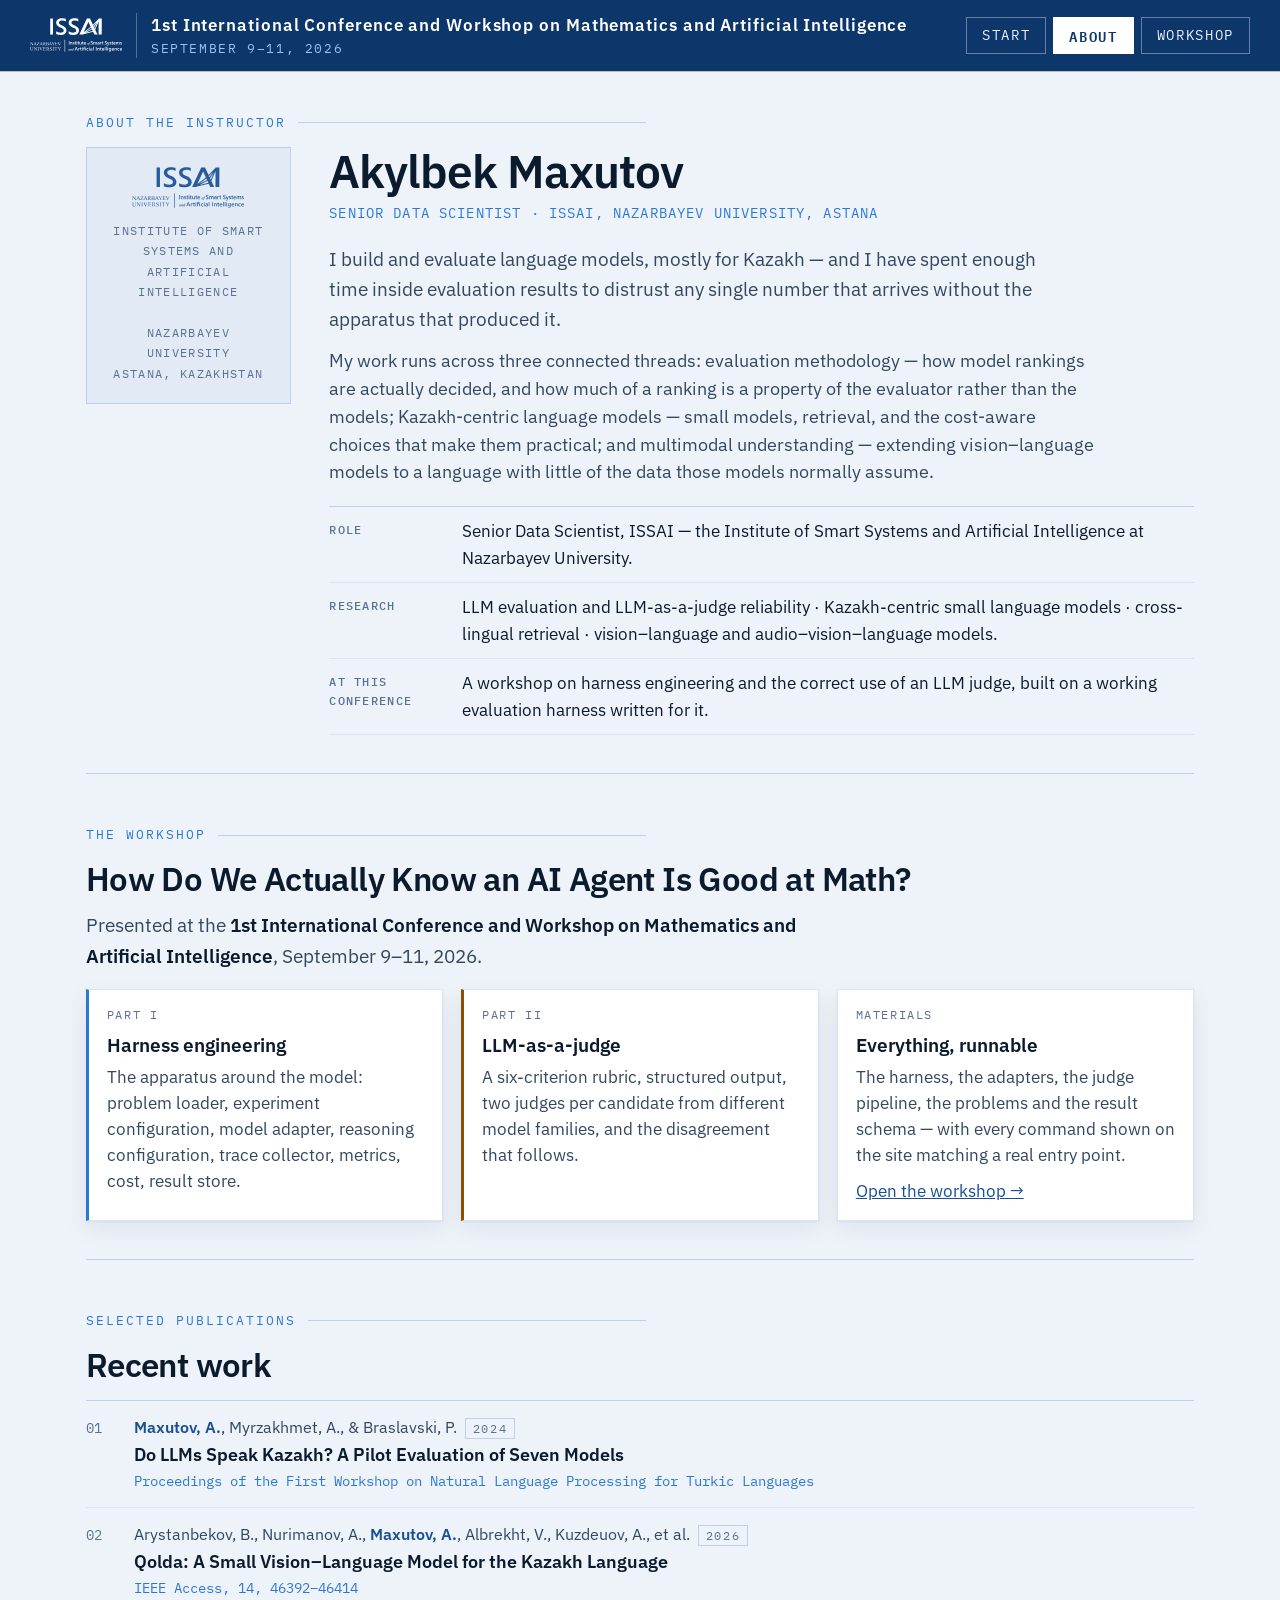
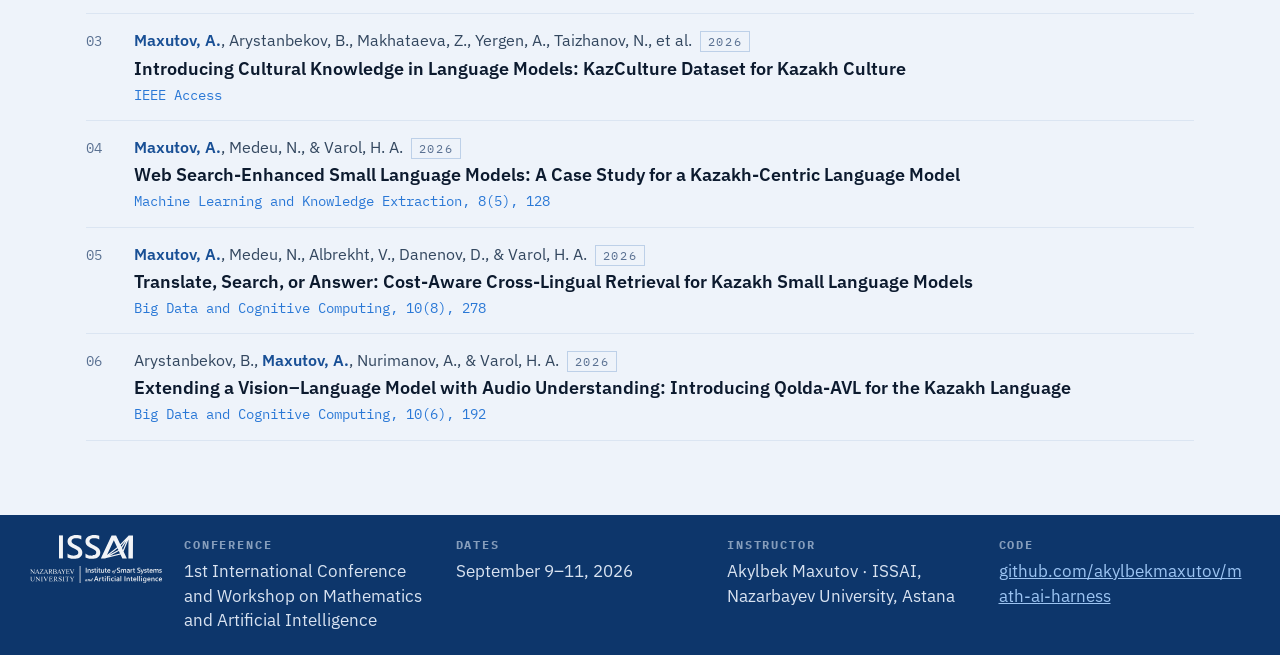
==== commit 3c39b6ae: "update: new files" ====
--- a/about.html
+++ b/about.html
@@ -160,8 +160,12 @@
   display:block;font-family:var(--mono);font-size:12.3px;letter-spacing:.15em;
   text-transform:uppercase;color:rgba(234,242,253,.55);margin-bottom:5px;
 }
-.fcol span{font-size:16.5px;line-height:1.5;color:rgba(234,242,253,.92);display:block}
-.fcol a{color:#9CC4F2}
+/* A URL is one long unbreakable token and the footer columns are narrow.
+   Without a break it pushes the whole page sideways at ~1024px. */
+.fcol span{font-size:16.5px;line-height:1.5;color:rgba(234,242,253,.92);display:block;
+  overflow-wrap:break-word;min-width:0}
+.fcol a{color:#9CC4F2;overflow-wrap:break-word}
+.fcol{min-width:0}
 
 /* ==========================================================================
    SIDEBAR — collapsible, nested, one active section
@@ -444,6 +448,32 @@
 .cmd__bar .copy{grid-column:3;grid-row:1;align-self:start;margin-left:0}
 .cmdgroup{margin:0 0 20px}
 .cmdgroup h4{font-family:var(--mono);font-size:12px;letter-spacing:.13em;text-transform:uppercase;color:var(--meta);margin:0 0 8px}
+
+/* ---------- collapsed code ---------- */
+.codebox{border:1px solid var(--rule);background:var(--surface);margin:0 0 12px;box-shadow:var(--shadow)}
+.codebox>summary{
+  cursor:pointer;list-style:none;display:flex;align-items:baseline;gap:12px;flex-wrap:wrap;
+  padding:12px 15px;font-family:var(--mono);font-size:14.4px;color:var(--blue);
+}
+.codebox>summary::-webkit-details-marker{display:none}
+.codebox>summary::before{content:"▸";color:var(--meta);font-size:12px;flex:0 0 auto}
+.codebox[open]>summary::before{content:"▾"}
+.codebox>summary:hover{background:var(--sunk)}
+.codebox[open]>summary{border-bottom:1px solid var(--rule);background:var(--sunk)}
+.codebox__f{font-weight:600;color:var(--blue)}
+.codebox__s{color:var(--ink-2)}
+.codebox__s::before{content:"· "}
+.codebox__n{color:var(--meta);font-size:12.9px}
+.codebox__what{
+  margin-left:auto;font-size:11.9px;letter-spacing:.1em;text-transform:uppercase;
+  color:var(--meta);text-align:right;
+}
+.codebox__b .code{border:0;box-shadow:none}
+/* the summary already names the file, the symbol and the length */
+.codebox__b .code__bar{display:none}
+.codebox__b .explain{border:0;border-top:1px solid var(--rule);margin:0}
+/* inside a build-step panel the box supplies its own frame */
+.step__code .codebox{border:0;margin:0;box-shadow:none}
 
 details.more{border:1px solid var(--rule);background:var(--surface);margin:0 0 18px}
 details.more>summary{
@@ -783,6 +813,21 @@
 /* ==========================================================================
    INDEX + ABOUT
    ========================================================================== */
+/* -- the repository card on the start page -- */
+.repo{
+  display:grid;gap:8px;margin-top:clamp(22px,3vw,34px);padding:clamp(18px,2.4vw,26px);
+  background:var(--surface);border:1px solid var(--rule);border-left:4px solid var(--blue-2);
+  box-shadow:var(--shadow);text-decoration:none;color:inherit;
+  transition:border-color .15s,box-shadow .15s;
+}
+.repo:hover{border-color:var(--blue-2);box-shadow:0 2px 4px rgba(12,26,46,.09),0 12px 30px rgba(12,26,46,.11)}
+.repo__k{font-family:var(--mono);font-size:11.9px;letter-spacing:.14em;text-transform:uppercase;color:var(--blue-2)}
+.repo__u{font-family:var(--mono);font-size:clamp(16px,1.9vw,21px);color:var(--blue);font-weight:600;overflow-wrap:break-word}
+.repo__d{font-size:17.1px;color:var(--ink-2);line-height:1.55;max-width:74ch}
+.repo__d code{font-family:var(--mono);font-size:.92em;background:var(--sunk);border:1px solid var(--rule-soft);padding:1px 5px}
+.repo__go{font-family:var(--mono);font-size:13.5px;letter-spacing:.1em;text-transform:uppercase;color:var(--blue-2);margin-top:3px}
+.repo:hover .repo__go{color:var(--blue)}
+
 .hero{padding:clamp(26px,4vw,54px) 0 0}
 .hero h1{font-size:clamp(40.2px,5vw,77.9px);max-width:18ch;margin-bottom:20px}
 .confmark{
@@ -1017,6 +1062,7 @@
       <div class="fcol"><b>Conference</b><span>1st International Conference and Workshop on Mathematics and Artificial Intelligence</span></div>
       <div class="fcol"><b>Dates</b><span>September 9–11, 2026</span></div>
       <div class="fcol"><b>Instructor</b><span>Akylbek Maxutov · ISSAI, Nazarbayev University, Astana</span></div>
+      <div class="fcol"><b>Code</b><span><a href="https://github.com/akylbekmaxutov/math-ai-harness">github.com/akylbekmaxutov/math-ai-harness</a></span></div>
     </div>
   </div>
 </footer>
